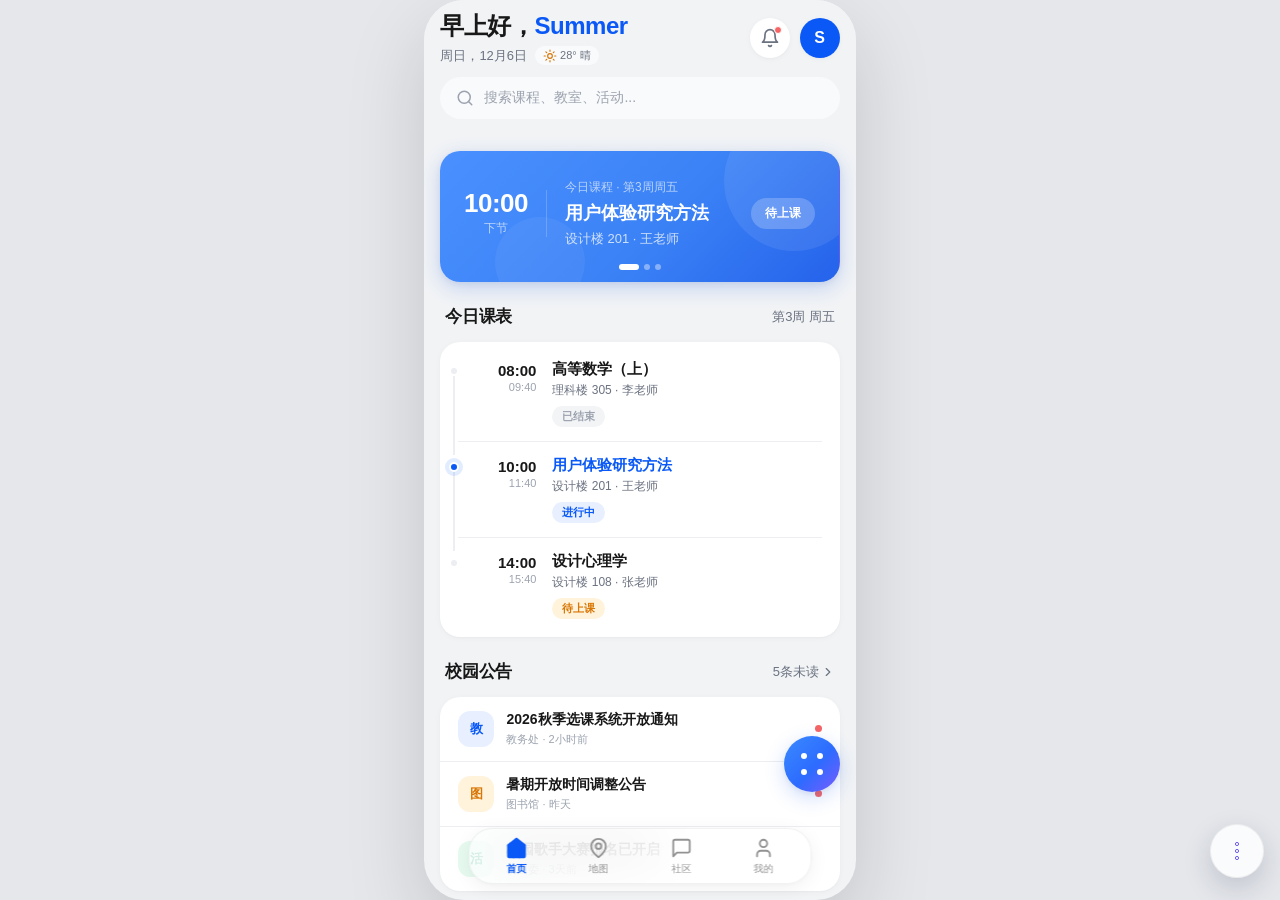
==== index.html @ 1d541e19 "Add files via upload" ====
<!DOCTYPE html>
<html lang="zh-CN">
<head>
  <meta charset="UTF-8">
  <meta name="viewport" content="width=device-width, initial-scale=1.0, maximum-scale=1.0, user-scalable=no">
  <title>校园助手</title>
  <style>
    /* ========================== */
    /* Design Tokens              */
    /* ========================== */
    :root {
      --u: 1.15px;
      --bg: #F1F3F5;
      --card: #FFFFFF;
      --primary: #0A59F7;
      --primary-light: #E8F0FF;
      --primary-grad: linear-gradient(135deg, #3A8BFF, #2D6BFF 55%, #7B5CFF);
      --accent-orange: #F97316;
      --accent-green: #10B981;
      --accent-amber: #F59E0B;
      --accent-purple: #8B5CF6;
      --accent-pink: #EC4899;
      --accent-teal: #14B8A6;
      --text-muted: #B8BEC6;
      --border-strong: #D9DDE3;
      --bg-soft: #F5F7FA;
      --primary-lighter: #EFF4FF;
      --card-elev: #FCFCFD;
      --text-dark: #181818;
      --text-body: #353A40;
      --text-gray: #6B7280;
      --text-light: #9CA3AF;
      --border: #ECEEF1;
      --shadow-sm: 0 calc(1px) calc(6px) rgba(17,24,39,.035), 0 calc(1px) calc(2px) rgba(17,24,39,.02);
      --shadow-md: 0 calc(2px) calc(10px) rgba(17,24,39,.05), 0 calc(6px) calc(20px) rgba(17,24,39,.025);
      --shadow-hero: 0 calc(6px) calc(20px) rgba(37,99,235,.22), 0 calc(2px) calc(6px) rgba(0,0,0,.06);
      --r-sm: calc(12px);
      --r-md: calc(16px);
      --r-lg: calc(20px);
      --r-xl: calc(24px);
      --r-2xl: calc(28px);
      --r-full: 999px;
    }

    /* ========================== */
    /* Reset                      */
    /* ========================== */
    *,*::before,*::after { box-sizing:border-box; margin:0; padding:0; }
    html, body {
      width:100%; height:100%; overflow-x:hidden;
      background:#E5E7EB;
      font-family:-apple-system, BlinkMacSystemFont, "Sarasa Gothic SC", "PingFang SC", "Microsoft YaHei", sans-serif;
      color:var(--text-dark); -webkit-font-smoothing:antialiased;
    }

    /* ========================== */
    /* App Shell                  */
    /* ========================== */
    #app {
      width:calc(375 * var(--u)); max-width:100%;
      height:100vh; margin:0 auto;
      background:var(--bg); position:relative;
      overflow:hidden; transform:translateZ(0);
    }
    @media (min-width:500px) {
      #app {
        box-shadow:0 calc(30px) calc(80px) rgba(0,0,0,.15);
        border-radius:calc(40px);
        margin:0 auto;
        height:calc(100vh);
      }
    }
    .screen {
      display:none; width:100%; height:100%;
      padding-top:calc(16 * var(--u));
      padding-bottom:calc(100 * var(--u));
      overflow-y:auto; overflow-x:hidden;
      -webkit-overflow-scrolling:touch;
      box-sizing:border-box;
      scrollbar-width:none;
    }
    .screen::-webkit-scrollbar { display:none; }
    .screen.active { display:block; }
    #screen-profile { padding-top:0; }

    /* ========================== */
    /* Status Bar                 */
    /* ========================== */
    .status-bar {
      display:flex; align-items:center; justify-content:space-between;
      height:calc(54 * var(--u)); padding:calc(14 * var(--u)) calc(24 * var(--u)) 0;
    }
    .status-time { font-size:calc(15px); font-weight:600; font-family:Inter,sans-serif; }
    .status-icons { display:flex; align-items:center; gap:calc(6px); }
    .status-icons svg { color:#1A1A2E; }

    /* ========================== */
    /* Content Layout             */
    /* ========================== */
    .content {
      padding:0 calc(16px) 0;
      display:flex; flex-direction:column; gap:calc(20 * var(--u));
    }

    /* ========================== */
    /* Section (shared)           */
    /* ========================== */
    .section { display:flex; flex-direction:column; gap:calc(12 * var(--u)); }
    .section-head {
      display:flex; align-items:center; justify-content:space-between;
      padding:0 calc(4 * var(--u));
    }
    .section-title { font-size:calc(17px); font-weight:700; color:var(--text-dark); letter-spacing:-.01em; }
    .section-action {
      display:flex; align-items:center; gap:calc(2px);
      font-size:calc(13px); color:var(--text-gray); cursor:pointer;
    }
    .section-action svg { width:calc(14px); height:calc(14px); }

    /* ========================== */
    /* Home: Sticky Top           */
    /* ========================== */
    .home-top {
      position:fixed; top:0; left:0; right:0; z-index:10;
      background:var(--bg);
      padding:calc(10px) calc(16px) calc(14px);
      transition:padding .35s cubic-bezier(.22,1,.36,1), height .35s;
    }
    .home-top::after {
      content:''; position:absolute; left:0; right:0; bottom:0; height:calc(1px);
      background:linear-gradient(to bottom, rgba(0,0,0,.05), transparent);
      opacity:0; transition:opacity .3s;
      pointer-events:none;
    }
    .home-top.collapsed {
      padding:calc(6px) calc(16px) calc(10px);
    }
    .home-top.collapsed::after { opacity:1; }

    /* collapsed: greeting 行内变紧凑 */
    .home-top .home-header {
      transition:gap .3s, margin-bottom .3s;
      margin-bottom:calc(12px);
    }
    .home-top.collapsed .home-header {
      margin-bottom:calc(6px);
      padding-right:calc(56px);
    }
    .home-top.collapsed .greeting {
      display:flex; align-items:center; gap:calc(8px);
    }
    .home-top.collapsed .greeting h1 {
      font-size:calc(17px);
      transition:font-size .3s cubic-bezier(.22,1,.36,1);
      margin:0; white-space:nowrap;
    }
    .home-top:not(.collapsed) .greeting h1 {
      transition:font-size .3s cubic-bezier(.22,1,.36,1);
    }
    .home-top .greet-name { color:var(--primary); }
    .home-top .greet-sub {
      transition:opacity .25s, transform .3s;
      opacity:1; transform:translateY(0);
    }
    .home-top.collapsed .greet-sub {
      opacity:0; transform:translateY(calc(-6px));
      pointer-events:none; height:0; overflow:hidden; margin:0;
    }
    .home-top .header-actions {
      transition:opacity .25s, transform .3s;
      opacity:1; transform:translateX(0);
    }
    .home-top.collapsed .header-actions {
      opacity:0; transform:translateX(calc(10px));
      pointer-events:none; position:absolute; right:calc(16px); top:calc(50%);
    }
    .home-top .icon-btn,
    .home-top .avatar-btn {
      transition:width .3s, height .3s;
    }
    .home-top.collapsed .icon-btn,
    .home-top.collapsed .avatar-btn {
      width:calc(34px); height:calc(34px);
    }

    /* collapsed: 搜索框变紧凑 */
    .home-top .search-bar {
      transition:height .3s, font-size .3s, background .3s, border-radius .3s;
    }
    .home-top.collapsed .search-bar {
      height:calc(38px);
      background:rgba(255,255,255,.85);
      border:1px solid rgba(17,24,39,.06);
    }
    .home-top.collapsed .search-bar span {
      font-size:calc(13px);
    }

    /* ========================== */
    /* Home: Header               */
    /* ========================== */
    .home-header { display:flex; align-items:center; justify-content:space-between; }
    .greeting h1 { font-size:calc(24px); font-weight:700; letter-spacing:-.02em; }
    .greet-sub { font-size:calc(13px); color:var(--text-gray); margin-top:calc(4px); display:flex; align-items:center; gap:calc(8px); }
    .weather-chip {
      display:inline-flex; align-items:center; gap:calc(3px);
      font-size:calc(11px); color:var(--text-gray);
      background:rgba(255,255,255,.6); padding:calc(2px) calc(8px);
      border-radius:var(--r-full);
    }
    .header-actions { display:flex; align-items:center; gap:calc(10px); }
    .icon-btn {
      width:calc(40px); height:calc(40px); border-radius:50%;
      background:var(--card); display:flex; align-items:center; justify-content:center;
      position:relative; box-shadow:var(--shadow-sm); flex-shrink:0;
    }
    .avatar-btn {
      width:calc(40px); height:calc(40px); border-radius:50%;
      background:var(--primary); display:flex; align-items:center; justify-content:center;
      color:#fff; font-size:calc(16px); font-weight:600; font-family:Inter,sans-serif;
      box-shadow:var(--shadow-sm); flex-shrink:0;
    }
    .badge {
      position:absolute; top:calc(8px); right:calc(8px);
      width:calc(8px); height:calc(8px); border-radius:50%;
      background:#F56565; border:calc(1.5px) solid var(--card);
    }

    /* ========================== */
    /* Search Bar                 */
    /* ========================== */
    .search-bar {
      display:flex; align-items:center; height:calc(42px);
      background:rgba(255,255,255,.6); border-radius:var(--r-full);
      padding:0 calc(16px); gap:calc(10px);
    }
    .search-bar svg { color:var(--text-light); flex-shrink:0; }
    .search-bar span { font-size:calc(14px); color:var(--text-light); }

    /* ========================== */
    /* Carousel Banner            */
    /* ========================== */
    .carousel { position:relative; border-radius:var(--r-lg); overflow:hidden; box-shadow:var(--shadow-hero); }
    .carousel-track { display:flex; transition:transform .5s cubic-bezier(.22,1,.36,1); will-change:transform; }
    .carousel-slide {
      flex-shrink:0; width:100%; display:flex; align-items:center; gap:calc(18px);
      padding:calc(28px) calc(24px) calc(34px); position:relative; overflow:hidden; cursor:pointer;
    }
    .carousel-slide::before {
      content:''; position:absolute; top:calc(-40px); right:calc(-25px);
      width:calc(140px); height:calc(140px); border-radius:50%; background:rgba(255,255,255,.08);
    }
    .carousel-slide::after {
      content:''; position:absolute; bottom:calc(-25px); left:calc(55px);
      width:calc(90px); height:calc(90px); border-radius:50%; background:rgba(255,255,255,.05);
    }
    .slide-course { background:linear-gradient(135deg,#4A90FF,#3B82F6 55%,#2563EB); }
    .slide-notice { background:linear-gradient(135deg,#6366F1,#5457E5 50%,#4338CA); }
    .slide-activity { background:linear-gradient(135deg,#F59E0B,#F97316 55%,#EA580C); }

    .cs-left {
      display:flex; flex-direction:column; align-items:center; position:relative; z-index:1;
      padding-right:calc(18px); border-right:1px solid rgba(255,255,255,.2); flex-shrink:0;
    }
    .cs-icon-box {
      width:calc(54px); height:calc(54px); border-radius:var(--r-md);
      background:rgba(255,255,255,.18); display:flex; align-items:center; justify-content:center;
      color:#fff; flex-shrink:0; backdrop-filter:blur(8px); -webkit-backdrop-filter:blur(8px);
    }
    .cs-time { font-size:calc(26px); font-weight:700; color:#fff; font-family:Inter,sans-serif; line-height:1; letter-spacing:-.02em; }
    .cs-time-sub { font-size:calc(12px); color:rgba(255,255,255,.65); margin-top:calc(4px); }
    .cs-info { flex:1; display:flex; flex-direction:column; gap:calc(5px); position:relative; z-index:1; min-width:0; }
    .cs-label { font-size:calc(12px); color:rgba(255,255,255,.65); font-weight:500; }
    .cs-title { font-size:calc(18px); font-weight:700; color:#fff; white-space:nowrap; overflow:hidden; text-overflow:ellipsis; }
    .cs-sub { font-size:calc(13px); color:rgba(255,255,255,.75); white-space:nowrap; overflow:hidden; text-overflow:ellipsis; }
    .cs-tag {
      position:relative; z-index:1; padding:calc(7px) calc(14px); border-radius:var(--r-full);
      background:rgba(255,255,255,.22); color:#fff; font-size:calc(12px); font-weight:600;
      backdrop-filter:blur(8px); -webkit-backdrop-filter:blur(8px); flex-shrink:0;
    }
    .carousel-dots { position:absolute; bottom:calc(12px); left:50%; transform:translateX(-50%); display:flex; gap:calc(5px); z-index:2; }
    .carousel-dot { width:calc(6px); height:calc(6px); border-radius:calc(3px); background:rgba(255,255,255,.4); transition:all .3s; cursor:pointer; }
    .carousel-dot.active { width:calc(20px); background:#fff; }

    /* ========================== */
    /* Schedule Timeline          */
    /* ========================== */
    .timeline { display:flex; flex-direction:column; background:var(--card); border-radius:var(--r-lg); box-shadow:var(--shadow-sm); padding:calc(4px) calc(18px); }
    .tl-item { display:flex; gap:calc(16px); padding:calc(14px) 0; position:relative; }
    .tl-item + .tl-item { border-top:1px solid var(--border); }
    .tl-time { display:flex; flex-direction:column; align-items:flex-end; flex-shrink:0; width:calc(78px); padding-top:calc(2px); }
    .tl-start { font-size:calc(15px); font-weight:600; color:var(--text-dark); font-family:Inter,sans-serif; }
    .tl-end { font-size:calc(11px); color:var(--text-light); font-family:Inter,sans-serif; margin-top:calc(2px); }
    .tl-body { flex:1; display:flex; flex-direction:column; gap:calc(3px); min-width:0; }
    .tl-name { font-size:calc(15px); font-weight:600; color:var(--text-dark); }
    .tl-room { font-size:calc(12px); color:var(--text-gray); }
    .tl-now .tl-dot { background:var(--primary); box-shadow:0 0 0 calc(4px) rgba(59,130,246,.15); }
    .tl-now .tl-name { color:var(--primary); }
    .tl-dot {
      position:absolute; left:calc(-9px); top:calc(20px); width:calc(10px); height:calc(10px);
      border-radius:50%; background:var(--border); border:calc(2px) solid var(--card); z-index:1;
    }
    .tl-line { position:absolute; left:calc(-5px); top:calc(30px); bottom:calc(-14px); width:calc(2px); background:var(--border); }
    .tl-item:last-child .tl-line { display:none; }
    .tl-status {
      display:inline-flex; align-items:center; padding:calc(3px) calc(10px);
      border-radius:var(--r-full); font-size:calc(11px); font-weight:600;
      align-self:flex-start; margin-top:calc(4px);
    }
    .tl-status.now { background:var(--primary-light); color:var(--primary); }
    .tl-status.done { background:#F3F4F6; color:var(--text-light); }
    .tl-status.next { background:#FFF3DC; color:#D97706; }

    /* ========================== */
    /* Notice List                */
    /* ========================== */
    .notice-list { display:flex; flex-direction:column; background:var(--card); border-radius:var(--r-lg); box-shadow:var(--shadow-sm); overflow:hidden; }
    .notice-item { display:flex; align-items:center; gap:calc(12px); padding:calc(14px) calc(18px); cursor:pointer; }
    .notice-item + .notice-item { border-top:1px solid var(--border); }
    .notice-item:active { background:#FAFAFA; }
    .notice-icon {
      width:calc(36px); height:calc(36px); border-radius:var(--r-sm);
      display:flex; align-items:center; justify-content:center; flex-shrink:0;
      font-size:calc(13px); font-weight:600;
    }
    .notice-icon.lib { background:#FFF3DC; color:#D97706; }
    .notice-icon.act { background:#E6FAF0; color:#059669; }
    .notice-icon.edu { background:var(--primary-light); color:var(--primary); }
    .notice-body { flex:1; display:flex; flex-direction:column; gap:calc(3px); min-width:0; }
    .notice-title { font-size:calc(14px); font-weight:600; color:var(--text-dark); white-space:nowrap; overflow:hidden; text-overflow:ellipsis; }
    .notice-meta { font-size:calc(11px); color:var(--text-light); }
    .notice-new { width:calc(7px); height:calc(7px); border-radius:50%; background:#F56565; flex-shrink:0; }

    /* ========================== */
    /* Activity Horizontal Scroll */
    /* ========================== */
    .activity-scroll { display:flex; gap:calc(12px); overflow-x:auto; scrollbar-width:none; padding:calc(2px) calc(16px) calc(6px) 0; margin:0 calc(-16px); padding-left:calc(16px); }
    .activity-scroll::-webkit-scrollbar { display:none; }
    .activity-card {
      flex-shrink:0; width:calc(216px); border-radius:var(--r-lg); overflow:hidden;
      background:var(--card); box-shadow:var(--shadow-sm); cursor:pointer;
      border:1px solid rgba(17,24,39,.05);
      transition:transform .2s cubic-bezier(.22,1,.36,1), box-shadow .2s;
      display:flex; flex-direction:column;
    }
    .activity-card:hover { box-shadow:var(--shadow-md); transform:translateY(calc(-2px)); }
    .activity-card:active { transform:scale(.985); }
    .activity-cover { height:calc(120px); position:relative; overflow:hidden; display:flex; align-items:center; justify-content:center; }
    .activity-cover::before { content:''; position:absolute; inset:0; background:linear-gradient(135deg, rgba(255,255,255,.18) 0%, rgba(255,255,255,0) 46%); }
    .activity-cover::after { content:''; position:absolute; inset:0; background:linear-gradient(180deg, rgba(15,23,42,0) 46%, rgba(15,23,42,.34)); }
    .activity-cover.sing { background:linear-gradient(145deg,#B5769E,#91527E 72%); }
    .activity-cover.sport { background:linear-gradient(145deg,#4F77BC,#36538F 72%); }
    .activity-cover.vol { background:linear-gradient(145deg,#3F9C8F,#287A72 72%); }
    .activity-ico { position:relative; z-index:1; width:calc(40px); height:calc(40px); color:#fff; opacity:.96; transition:transform .25s ease; filter:drop-shadow(0 3px 6px rgba(0,0,0,.22)); }
    .activity-card:hover .activity-ico { transform:scale(1.06); }
    .activity-status {
      position:absolute; top:calc(10px); right:calc(10px); z-index:3; display:inline-flex; align-items:center; gap:calc(4px);
      padding:calc(3px) calc(9px); border-radius:var(--r-full);
      background:rgba(255,255,255,.9); -webkit-backdrop-filter:blur(8px); backdrop-filter:blur(8px);
      color:#1F2430; font-size:calc(11px); font-weight:600; box-shadow:0 2px 8px rgba(15,23,42,.14);
    }
    .activity-status .dot { width:calc(6px); height:calc(6px); border-radius:50%; flex-shrink:0; }
    .activity-status.s-ok .dot { background:#2BA84A; box-shadow:0 0 0 calc(3px) rgba(43,168,74,.2); }
    .activity-status.s-blue .dot { background:#3B6FD4; box-shadow:0 0 0 calc(3px) rgba(59,111,212,.2); }
    .activity-status.s-amber .dot { background:#C98A2B; box-shadow:0 0 0 calc(3px) rgba(201,138,43,.2); }
    .activity-cat {
      position:absolute; left:calc(10px); bottom:calc(10px); z-index:3;
      padding:calc(3px) calc(9px); border-radius:var(--r-full); background:rgba(255,255,255,.78);
      -webkit-backdrop-filter:blur(6px); backdrop-filter:blur(6px);
      color:#2E2E2E; font-size:calc(10px); font-weight:600;
    }
    .activity-info { padding:calc(12px) calc(13px) calc(13px); display:flex; flex-direction:column; gap:calc(9px); }
    .activity-name { font-size:calc(15px); font-weight:700; color:var(--text-dark); line-height:calc(20px); letter-spacing:-.01em; }
    .activity-meta { display:flex; align-items:center; gap:calc(12px); }
    .activity-meta span { display:inline-flex; align-items:center; gap:calc(3px); font-size:calc(11px); color:var(--text-gray); }
    .activity-meta svg { width:calc(12px); height:calc(12px); color:var(--text-light); flex-shrink:0; }
    .activity-heat { display:flex; flex-direction:column; gap:calc(5px); }
    .heat-bar { height:calc(5px); border-radius:var(--r-full); background:#EDEFF2; overflow:hidden; }
    .heat-bar i { display:block; height:100%; border-radius:var(--r-full); background:linear-gradient(90deg,#5B86C9,#3E63B0); }
    .heat-num { font-size:calc(10px); color:var(--text-light); font-weight:600; letter-spacing:.01em; }
    .activity-foot { display:flex; align-items:center; gap:calc(8px); margin-top:calc(1px); }
    .activity-btn {
      flex:1; height:calc(34px); border:none; border-radius:var(--r-md);
      background:var(--primary); color:#fff; font-size:calc(13px); font-weight:600; cursor:pointer;
      box-shadow:0 calc(2px) calc(8px) rgba(10,89,247,.22); transition:transform .15s, box-shadow .2s, background .2s;
      font-family:inherit;
    }
    .activity-btn:hover { background:#0A4FD8; }
    .activity-btn:active { transform:scale(.97); }
    .activity-fav {
      width:calc(34px); height:calc(34px); flex-shrink:0; border-radius:calc(10px); border:1px solid var(--border);
      background:var(--card); display:flex; align-items:center; justify-content:center; color:var(--text-gray);
      cursor:pointer; transition:color .2s, border-color .2s;
    }
    .activity-fav svg { width:calc(17px); height:calc(17px); }
    .activity-fav:active { color:var(--primary); border-color:#C9DCFB; }

    /* ========================== */
    /* Service Grid               */
    /* ========================== */
    .service-grid { display:grid; grid-template-columns:1fr 1fr; gap:calc(12px); }
    .svc-card {
      background:var(--card); border-radius:var(--r-lg); padding:calc(16px);
      box-shadow:var(--shadow-sm); cursor:pointer; border:1px solid rgba(17,24,39,.05);
      transition:transform .18s cubic-bezier(.22,1,.36,1), box-shadow .2s;
      display:flex; flex-direction:column; gap:calc(10px); position:relative; overflow:hidden;
    }
    .svc-card:hover { box-shadow:var(--shadow-md); transform:translateY(calc(-2px)); }
    .svc-card:active { transform:scale(.985); }
    .svc-card::before {
      content:''; position:absolute; top:calc(-30px); right:calc(-30px);
      width:calc(80px); height:calc(80px); border-radius:50%;
      opacity:.08; pointer-events:none;
    }
    .svc-icon {
      width:calc(40px); height:calc(40px); border-radius:calc(12px);
      display:flex; align-items:center; justify-content:center;
    }
    .svc-icon svg { width:calc(20px); height:calc(20px); color:#fff; }
    .svc-icon.blue { background:linear-gradient(145deg,#5B9DF6,#3D7BD4); }
    .svc-icon.purple { background:linear-gradient(145deg,#A78BFA,#7C5FD4); }
    .svc-icon.orange { background:linear-gradient(145deg,#FFB870,#E8954E); }
    .svc-icon.green { background:linear-gradient(145deg,#4ECDC4,#2FA69E); }
    .svc-title { font-size:calc(12px); color:var(--text-gray); font-weight:500; }
    .svc-value { font-size:calc(22px); font-weight:700; color:var(--text-dark); letter-spacing:-.02em; line-height:1; }
    .svc-sub { font-size:calc(11px); color:var(--text-gray); display:flex; align-items:center; gap:calc(4px); }
    .svc-sub .dot { width:calc(5px); height:calc(5px); border-radius:50%; background:#10B981; }
    .svc-sub.warn .dot { background:#F59E0B; }
    .svc-sub.low { color:#EF4444; }
    .svc-sub.low .dot { background:#EF4444; }
    .svc-arrow { position:absolute; right:calc(14px); bottom:calc(14px); color:#CBD5E1; transition:transform .2s; }
    .svc-card:hover .svc-arrow { transform:translateX(2px); color:var(--primary); }

    /* ========================== */
    /* Club Grid                  */
    /* ========================== */
    .club-grid { display:grid; grid-template-columns:1fr 1fr; gap:calc(12px); }
    .club-card {
      background:var(--card); border-radius:var(--r-lg); overflow:hidden;
      box-shadow:var(--shadow-sm); cursor:pointer; border:1px solid rgba(17,24,39,.05);
      transition:transform .18s cubic-bezier(.22,1,.36,1), box-shadow .2s; display:flex; flex-direction:column;
    }
    .club-card:hover { box-shadow:var(--shadow-md); transform:translateY(calc(-2px)); }
    .club-card:active { transform:scale(.985); }
    .club-cover { height:calc(98px); display:flex; align-items:center; justify-content:center; position:relative; overflow:hidden; }
    .club-cover::before { content:''; position:absolute; inset:0; background:linear-gradient(135deg, rgba(255,255,255,.18) 0%, rgba(255,255,255,0) 46%); }
    .club-cover::after { content:''; position:absolute; inset:0; background:linear-gradient(180deg, rgba(15,23,42,0) 50%, rgba(15,23,42,.26)); }
    .club-cover.c1 { background:linear-gradient(145deg,#B5769E,#91527E 72%); }
    .club-cover.c2 { background:linear-gradient(145deg,#4F77BC,#36538F 72%); }
    .club-cover.c3 { background:linear-gradient(145deg,#7569B8,#5A4E9E 72%); }
    .club-cover.c4 { background:linear-gradient(145deg,#3F9C8F,#287A72 72%); }
    .club-ico { position:relative; z-index:1; width:calc(36px); height:calc(36px); color:#fff; opacity:.96; transition:transform .25s ease; filter:drop-shadow(0 3px 5px rgba(0,0,0,.22)); }
    .club-card:hover .club-ico { transform:scale(1.06); }
    .club-tag {
      position:absolute; top:calc(9px); left:calc(9px); z-index:2; padding:calc(3px) calc(9px);
      border-radius:var(--r-full); background:rgba(255,255,255,.86);
      -webkit-backdrop-filter:blur(6px); backdrop-filter:blur(6px);
      color:#2E2E2E; font-size:calc(10px); font-weight:600;
    }
    .club-badge {
      position:absolute; top:calc(9px); right:calc(9px); z-index:2; padding:calc(3px) calc(9px);
      border-radius:var(--r-full); background:rgba(255,255,255,.92);
      -webkit-backdrop-filter:blur(6px); backdrop-filter:blur(6px);
      font-size:calc(10px); font-weight:700; color:#1F2430; box-shadow:0 2px 8px rgba(15,23,42,.14);
    }
    .club-badge.hot { background:linear-gradient(135deg,#E8915C,#D9637A); color:#fff; }
    .club-info { padding:calc(11px) calc(13px) calc(13px); display:flex; flex-direction:column; gap:calc(8px); }
    .club-name { font-size:calc(15px); font-weight:700; color:var(--text-dark); letter-spacing:-.01em; }
    .club-desc { font-size:calc(11px); color:var(--text-gray); line-height:calc(16px); display:-webkit-box; -webkit-line-clamp:1; -webkit-box-orient:vertical; overflow:hidden; }
    .club-foot { display:flex; align-items:center; justify-content:space-between; margin-top:calc(1px); }
    .club-members { display:flex; align-items:center; gap:calc(7px); }
    .member-stack { display:flex; }
    .member-stack i { width:calc(18px); height:calc(18px); border-radius:50%; border:calc(2px) solid var(--card); margin-left:calc(-6px); display:block; }
    .member-stack i:first-child { margin-left:0; }
    .m1 { background:linear-gradient(135deg,#C9A6BC,#A77E9E); }
    .m2 { background:linear-gradient(135deg,#9DB4DC,#6E89BC); }
    .m3 { background:linear-gradient(135deg,#D8C2A0,#BCA078); }
    .m4 { background:linear-gradient(135deg,#A9C9BD,#7EA996); }
    .club-meta { font-size:calc(11px); color:var(--text-light); font-weight:600; }
    .club-join {
      display:inline-flex; align-items:center; gap:calc(3px); padding:calc(6px) calc(13px);
      border-radius:var(--r-md); background:var(--primary-light); color:var(--primary);
      font-size:calc(12px); font-weight:700; cursor:pointer; transition:background .2s, color .2s;
    }
    .club-join:active { background:var(--primary); color:#fff; }

    /* ========================== */
    /* Map Screen                 */
    /* ========================== */
    .map-top {
      position:sticky; top:0; z-index:20; background:var(--bg);
      padding:calc(8px) calc(16px) calc(12px); display:flex; flex-direction:column; gap:calc(12px);
    }
    .map-search {
      display:flex; align-items:center; justify-content:space-between;
      height:calc(44px); background:var(--card); border-radius:var(--r-md);
      padding:0 calc(14px); box-shadow:var(--shadow-sm);
    }
    .map-search-left { display:flex; align-items:center; gap:calc(10px); color:var(--text-light); flex:1; }
    .map-search-left span { font-size:calc(14px); color:var(--text-light); }
    .map-search-dots { display:flex; gap:calc(3px); }
    .map-search-dots span { width:calc(4px); height:calc(4px); border-radius:50%; background:var(--text-gray); }

    .map-tabs { display:flex; gap:calc(8px); overflow-x:auto; scrollbar-width:none; padding-bottom:calc(2px); }
    .map-tabs::-webkit-scrollbar { display:none; }
    .map-tab {
      flex-shrink:0; padding:calc(7px) calc(14px); border-radius:var(--r-full);
      background:var(--card); font-size:calc(13px); color:var(--text-gray); white-space:nowrap;
      box-shadow:0 calc(1px) calc(4px) rgba(17,24,39,.04); cursor:pointer;
    }
    .map-tab.active { background:var(--primary); color:#fff; box-shadow:0 calc(2px) calc(8px) rgba(59,130,246,.25); }

    .map-canvas {
      position:relative; height:calc(420px); margin:0 calc(16px); border-radius:var(--r-2xl);
      background:linear-gradient(160deg,#EEF1F6,#E5E9F0); overflow:hidden; box-shadow:var(--shadow-sm);
    }
    .map-roads {
      position:absolute; inset:0;
      background:
        linear-gradient(60deg,transparent 47.5%,#DCE2EB 47.5%,#DCE2EB 52.5%,transparent 52.5%),
        linear-gradient(-60deg,transparent 47.5%,#DCE2EB 47.5%,#DCE2EB 52.5%,transparent 52.5%);
      background-size:calc(80px) calc(140px); background-position:0 0, calc(40px) calc(70px); opacity:.7;
    }
    .map-road-overlay {
      position:absolute; inset:0;
      background:
        linear-gradient(60deg,transparent 49.7%,#FFF 49.7%,#FFF 50.3%,transparent 50.3%),
        linear-gradient(-60deg,transparent 49.7%,#FFF 49.7%,#FFF 50.3%,transparent 50.3%);
      background-size:calc(80px) calc(140px); background-position:0 0, calc(40px) calc(70px); opacity:.5;
    }
    .tree {
      position:absolute; border-radius:50%;
      background:radial-gradient(circle at 35% 30%,#8FD9A8,#5FBE85 60%,#3F9C66);
      box-shadow:inset 0 calc(-3px) 0 rgba(0,0,0,.08), calc(1px) calc(2px) calc(4px) rgba(0,0,0,.18);
      z-index:2;
    }
    .tree.t-sm { width:calc(16px); height:calc(16px); }
    .tree.t-md { width:calc(20px); height:calc(20px); }
    .building { position:absolute; border-radius:calc(4px); z-index:3; box-shadow:0 calc(6px) calc(14px) rgba(0,0,0,.12); }
    .building .top { position:relative; width:100%; height:70%; border-radius:calc(4px) calc(4px) calc(2px) calc(2px); box-shadow:inset 0 calc(2px) 0 rgba(255,255,255,.4); }
    .building .body { width:100%; height:30%; border-radius:0 0 calc(4px) calc(4px); }
    .b-purple .top { background:linear-gradient(135deg,#C5B5EE,#A593D9); }
    .b-purple .body { background:linear-gradient(180deg,#9077CC,#7B65BB); }
    .b-blue .top { background:linear-gradient(135deg,#B8D5F0,#8BB8E0); }
    .b-blue .body { background:linear-gradient(180deg,#6B9BC9,#4F82B5); }
    .b-orange .top { background:linear-gradient(135deg,#FFCEA8,#F5A572); }
    .b-orange .body { background:linear-gradient(180deg,#D88955,#BF6F3D); }
    .b-green .top { background:linear-gradient(135deg,#B8E5C7,#8BCFA8); }
    .b-green .body { background:linear-gradient(180deg,#66B58A,#4D9C72); }
    .b-pink .top { background:linear-gradient(135deg,#F5C8D8,#E8A2BD); }
    .b-pink .body { background:linear-gradient(180deg,#C77E9A,#B06685); }
    .sports-field {
      position:absolute; width:calc(80px); height:calc(50px); border-radius:calc(24px);
      background:radial-gradient(ellipse at center,#A0DDB8,#7BC999);
      box-shadow:inset 0 0 0 calc(2px) rgba(255,255,255,.4), 0 calc(4px) calc(12px) rgba(0,0,0,.1); z-index:3;
    }
    .sports-field::before {
      content:''; position:absolute; top:50%; left:50%; transform:translate(-50%,-50%);
      width:calc(16px); height:calc(16px); border-radius:50%; border:calc(1.5px) solid rgba(255,255,255,.6);
    }
    .location-pin { position:absolute; top:50%; left:50%; transform:translate(-50%,-100%); display:flex; flex-direction:column; align-items:center; z-index:5; }
    .pin-marker {
      width:calc(36px); height:calc(36px); border-radius:50% 50% 50% 0;
      background:linear-gradient(135deg,#4A90FF,#3B82F6); transform:rotate(-45deg);
      box-shadow:0 calc(4px) calc(12px) rgba(59,130,246,.4);
      display:flex; align-items:center; justify-content:center; position:relative;
    }
    .pin-marker::after { content:''; width:calc(12px); height:calc(12px); border-radius:50%; background:#fff; transform:rotate(45deg); }
    .pin-pulse {
      position:absolute; top:50%; left:50%; transform:translate(-50%,-50%);
      width:calc(60px); height:calc(60px); border-radius:50%; background:rgba(59,130,246,.25);
      animation:pulse 2s ease-out infinite;
    }
    @keyframes pulse { 0%{transform:translate(-50%,-50%) scale(.5);opacity:.8} 100%{transform:translate(-50%,-50%) scale(1.8);opacity:0} }
    .pin-label {
      margin-top:calc(6px); padding:calc(4px) calc(10px); background:#fff; border-radius:calc(10px);
      font-size:calc(11px); font-weight:600; color:var(--text-dark);
      box-shadow:0 calc(2px) calc(6px) rgba(0,0,0,.08); white-space:nowrap;
    }
    .nearby-card {
      position:absolute; left:calc(12px); bottom:calc(16px); display:flex; align-items:center; gap:calc(10px);
      padding:calc(10px) calc(12px); background:var(--card); border-radius:var(--r-md);
      box-shadow:var(--shadow-md); z-index:6; max-width:65%;
    }
    .nearby-icon {
      width:calc(36px); height:calc(36px); border-radius:var(--r-sm);
      background:linear-gradient(135deg,#B5C8E5,#8FB0D5);
      display:flex; align-items:center; justify-content:center; color:#fff; flex-shrink:0;
    }
    .nearby-text { display:flex; flex-direction:column; gap:calc(2px); }
    .nearby-name { font-size:calc(14px); font-weight:600; }
    .nearby-distance { font-size:calc(11px); color:var(--text-light); }
    .map-controls { position:absolute; right:calc(10px); bottom:calc(16px); display:flex; flex-direction:column; gap:calc(8px); z-index:6; }
    .map-control {
      width:calc(38px); height:calc(38px); border-radius:var(--r-sm); background:var(--card);
      display:flex; align-items:center; justify-content:center; box-shadow:var(--shadow-sm); color:var(--text-gray); cursor:pointer;
    }
    .common-locations { margin:calc(14px) calc(16px) 0; background:var(--card); border-radius:var(--r-2xl); padding:calc(18px); box-shadow:var(--shadow-sm); }
    .common-locations-header { display:flex; align-items:center; justify-content:space-between; margin-bottom:calc(14px); }
    .common-locations-header h3 { font-size:calc(16px); font-weight:600; }
    .add-btn { width:calc(24px); height:calc(24px); border-radius:50%; background:var(--primary-light); color:var(--primary); display:flex; align-items:center; justify-content:center; cursor:pointer; }
    .location-item { display:flex; align-items:center; justify-content:space-between; padding:calc(10px) calc(4px); border-bottom:1px solid var(--border); }
    .location-item:last-child { border-bottom:none; padding-bottom:0; }
    .location-item-left { display:flex; align-items:center; gap:calc(10px); }
    .location-pin-icon { color:var(--primary); flex-shrink:0; }
    .location-name { font-size:calc(14px); }
    .location-distance { font-size:calc(13px); color:var(--text-light); font-family:Inter,sans-serif; }

    /* ========================== */
    /* Community Screen           */
    /* ========================== */
    #screen-community { overflow:hidden; padding-bottom:calc(72 * var(--u)); }
    .community-top {
      position:fixed; top:0; left:0; right:0; z-index:30;
      background:var(--bg);
    }
    .community-header { display:flex; align-items:center; justify-content:space-between; padding:0 calc(16px); height:calc(48px); background:var(--bg); }
    .community-header h2 { font-size:calc(18px); font-weight:700; }
    .community-icon-btn { width:calc(36px); height:calc(36px); border-radius:50%; background:var(--card); display:flex; align-items:center; justify-content:center; color:var(--text-gray); box-shadow:var(--shadow-sm); cursor:pointer; }
    .community-tabs { display:flex; gap:calc(8px); overflow-x:auto; padding:calc(4px) calc(16px) calc(12px); scrollbar-width:none; }
    .community-tabs::-webkit-scrollbar { display:none; }
    .community-tab {
      flex-shrink:0; display:flex; align-items:center; gap:calc(4px); padding:calc(7px) calc(14px);
      border-radius:var(--r-full); background:var(--card); font-size:calc(13px); color:var(--text-gray);
      white-space:nowrap; box-shadow:0 calc(1px) calc(4px) rgba(17,24,39,.04); cursor:pointer;
    }
    .community-tab.active { background:var(--primary); color:#fff; box-shadow:0 calc(2px) calc(8px) rgba(59,130,246,.25); }
    .community-tab svg { width:calc(14px); height:calc(14px); }

    .community-banner { margin:0 calc(16px) calc(14px); padding:calc(12px) calc(14px); background:linear-gradient(95deg,#EBF2FF,#E0EAFB 50%,#D6E8FF); border-radius:var(--r-lg); display:flex; align-items:center; gap:calc(10px); box-shadow:var(--shadow-sm); }
    .banner-icon { width:calc(24px); height:calc(24px); border-radius:50%; background:var(--primary); display:flex; align-items:center; justify-content:center; color:#fff; flex-shrink:0; }
    .banner-text { flex:1; font-size:calc(14px); font-weight:600; }

    .community-scroll-area {
      height:100%;
      overflow:hidden;
      box-sizing:border-box;
    }
    .community-viewport {
      height:100%;
      overflow:hidden;
      box-sizing:border-box;
    }
    .community-pager {
      display:flex;
      width:100%;
      height:100%;
      touch-action:pan-y;
      user-select:none;
      cursor:grab;
    }
    .community-pager:active { cursor:grabbing; }
    .community-page {
      flex-shrink:0;
      width:100%;
      height:100%;
      overflow-y:auto;
      -webkit-overflow-scrolling:touch;
      display:flex;
      flex-direction:column;
      gap:calc(14px);
      padding:0 calc(16px);
      box-sizing:border-box;
      padding-bottom:calc(24px);
      scrollbar-width:none;
    }
    .community-page::-webkit-scrollbar { display:none; }
    .feed-card { background:var(--card); border-radius:var(--r-lg); padding:calc(18px); box-shadow:var(--shadow-sm); }
    .feed-header { display:flex; align-items:center; gap:calc(10px); margin-bottom:calc(12px); }
    .feed-avatar { width:calc(40px); height:calc(40px); border-radius:50%; display:flex; align-items:center; justify-content:center; color:#fff; font-size:calc(16px); font-weight:600; flex-shrink:0; }
    .feed-avatar.a-1 { background:linear-gradient(135deg,#FFD3DC,#FFA8C5); }
    .feed-avatar.a-2 { background:linear-gradient(135deg,#C8E6FF,#8FB8E0); }
    .feed-avatar.a-3 { background:linear-gradient(135deg,#FFE5C0,#FFB870); }
    .feed-meta { flex:1; display:flex; flex-direction:column; gap:calc(2px); }
    .feed-author { font-size:calc(14px); font-weight:600; }
    .feed-time { font-size:calc(11px); color:var(--text-light); }
    .feed-title { font-size:calc(15px); font-weight:600; line-height:calc(22px); margin-bottom:calc(6px); }
    .feed-content { font-size:calc(13px); color:var(--text-gray); line-height:calc(20px); margin-bottom:calc(10px); }
    .feed-tags { display:flex; flex-wrap:wrap; gap:calc(6px); margin:calc(-2px) 0 calc(8px); }
    .feed-tag { font-size:calc(12px); color:var(--primary); background:rgba(58,139,255,.12); border-radius:calc(10px); padding:calc(3px) calc(9px); font-weight:600; }
    .feed-image { width:100%; height:calc(140px); border-radius:var(--r-md); margin-bottom:calc(12px); position:relative; overflow:hidden; }
    .feed-image.basketball { background:linear-gradient(135deg,#FFD89B,#FFB870 60%,#E89A5F); }
    .feed-image.basketball::before { content:''; position:absolute; top:30%; left:50%; transform:translate(-50%,-50%); width:calc(60px); height:calc(60px); border:calc(3px) solid rgba(255,255,255,.7); border-radius:50%; }
    .feed-image.basketball::after { content:''; position:absolute; top:30%; left:50%; transform:translate(-50%,-50%); width:calc(60px); height:calc(6px); background:rgba(255,255,255,.7); border-radius:calc(3px); }
    .feed-image.books { background:linear-gradient(135deg,#F0E5FF,#D5C0F0); }
    .feed-image.books::before { content:''; position:absolute; bottom:0; left:0; right:0; height:60%; background:linear-gradient(90deg,#E8B870 0% 18%,#D89858 18% 35%,#C87840 35% 55%,#E89A60 55% 75%,#D08050 75% 100%); box-shadow:0 calc(-2px) calc(8px) rgba(0,0,0,.1); }
    .feed-image.food { background:linear-gradient(135deg,#FFE5C0,#FFB870); }
    .feed-image.food::before { content:''; position:absolute; top:50%; left:50%; transform:translate(-50%,-50%); width:calc(90px); height:calc(90px); border-radius:50%; background:radial-gradient(circle,rgba(255,255,255,.4) 0%,rgba(255,255,255,.2) 30%,transparent 70%); }
    .quote-card { background:#F7F8FA; border-radius:var(--r-md); padding:calc(14px); margin-bottom:calc(12px); }
    .quote-author { display:flex; align-items:center; gap:calc(8px); margin-bottom:calc(6px); }
    .quote-avatar { width:calc(24px); height:calc(24px); border-radius:50%; background:linear-gradient(135deg,#FFD3DC,#FFA8C5); display:flex; align-items:center; justify-content:center; color:#fff; font-size:calc(10px); font-weight:600; flex-shrink:0; }
    .quote-name { font-size:calc(12px); font-weight:600; }
    .quote-text { font-size:calc(13px); color:var(--text-gray); line-height:calc(19px); }
    .feed-actions { display:flex; align-items:center; gap:calc(22px); padding-top:calc(4px); }
    .feed-action { display:flex; align-items:center; gap:calc(5px); color:var(--text-gray); font-size:calc(12px); cursor:pointer; }
    .feed-action.liked svg { color:#F56565; fill:#F56565; }
    .feed-action svg { width:calc(16px); height:calc(16px); }
    .feed-action.favorited { color:#F5A623; }
    .feed-action.favorited svg { color:#F5A623; fill:#F5A623; }

    /* 头部：进入详情入口 */
    .feed-enter { display:flex; align-items:center; justify-content:center; width:calc(30px); height:calc(30px); margin-left:auto; flex-shrink:0; border-radius:50%; color:var(--text-light); cursor:pointer; }
    .feed-enter svg { width:calc(18px); height:calc(18px); }

    /* ===== 帖子详情（全屏覆盖） ===== */
    #screen-post { position:fixed !important; inset:0; width:100%; height:100%; background:var(--bg); z-index:80; transform:none; padding:0 !important; overflow:hidden; }
    #screen-post.active { display:flex; flex-direction:column; }
    .post-top { flex-shrink:0; display:flex; align-items:center; gap:calc(6px); height:calc(52px); padding:0 calc(12px); background:rgba(255,255,255,.86); backdrop-filter:blur(12px); -webkit-backdrop-filter:blur(12px); border-bottom:calc(1px) solid var(--border); }
    .post-back { display:flex; align-items:center; justify-content:center; width:calc(34px); height:calc(34px); border:none; border-radius:50%; background:rgba(17,24,39,.05); color:var(--text-gray); cursor:pointer; flex-shrink:0; }
    .post-back svg { width:calc(22px); height:calc(22px); }
    .post-top-title { font-size:calc(16px); font-weight:600; }
    .post-top-right { margin-left:auto; display:flex; align-items:center; position:relative; }
    .post-more-wrap { position:relative; }
    .post-more { display:flex; align-items:center; justify-content:center; width:calc(34px); height:calc(34px); border:none; border-radius:50%; background:transparent; color:var(--text-gray); cursor:pointer; }
    .post-more svg { width:calc(22px); height:calc(22px); }
    .post-more-menu { position:absolute; top:calc(42px); right:0; min-width:calc(132px); background:var(--card); border:calc(1px) solid var(--border); border-radius:calc(12px); box-shadow:0 calc(8px) calc(24px) rgba(17,24,39,.14); padding:calc(6px); z-index:30; display:none; }
    .post-more-menu.open { display:block; }
    .post-more-item { display:flex; align-items:center; gap:calc(10px); padding:calc(10px) calc(12px); border-radius:calc(8px); font-size:calc(14px); color:var(--text-dark); cursor:pointer; white-space:nowrap; }
    .post-more-item svg { width:calc(18px); height:calc(18px); color:var(--text-gray); flex-shrink:0; }
    .post-more-item:active { background:#F6F7F9; }

    .post-scroll { flex:1; overflow-y:auto; -webkit-overflow-scrolling:touch; background:var(--bg); padding:calc(12px); padding-bottom:calc(12px); scrollbar-width:none; }
    .post-scroll::-webkit-scrollbar { display:none; }
    #postBody .feed-card { background:var(--card); border:calc(1px) solid var(--border); border-radius:var(--r-lg); box-shadow:var(--shadow-sm); padding:calc(16px); }
    .post-scroll .feed-header { margin-bottom:calc(8px); }
    .post-scroll .feed-title { font-size:calc(18px); line-height:calc(26px); font-weight:700; margin-bottom:calc(8px); }
    .post-scroll .feed-content { font-size:calc(14px); line-height:calc(22px); color:#3A3F47; margin-bottom:calc(12px); }
    .post-scroll .feed-image { height:calc(200px); margin-bottom:calc(12px); }
    .post-scroll .feed-actions { padding-top:calc(12px); border-top:calc(1px) solid var(--border); margin-top:calc(2px); }

    /* ===== 发布 / 我的发布 / 通用确认 ===== */
    #screen-compose, #screen-myposts { position:fixed !important; inset:0; width:100%; height:100%; background:var(--bg); z-index:80; transform:none; padding:0 !important; overflow:hidden; display:none; flex-direction:column; }
    #screen-compose.active, #screen-myposts.active { display:flex; }
    .compose-body { flex:1; overflow-y:auto; -webkit-overflow-scrolling:touch; padding:calc(16px); scrollbar-width:none; }
    .compose-body::-webkit-scrollbar { display:none; }
    .tag-chips { display:flex; flex-wrap:wrap; gap:calc(8px); margin-bottom:calc(16px); }
    .ctag { padding:calc(7px) calc(14px); border-radius:calc(18px); background:var(--card); border:calc(1px) solid var(--border); font-size:calc(13px); color:var(--text-gray); cursor:pointer; transition:background .15s, color .15s, border-color .15s; }
    .ctag.active { background:var(--primary); color:#fff; border-color:var(--primary); }
    .compose-field { margin-bottom:calc(14px); }
    .compose-input, .compose-textarea { width:100%; border:calc(1px) solid var(--border); border-radius:var(--r-md); background:var(--card); padding:calc(12px); font-size:calc(14px); color:var(--text-dark); font-family:inherit; box-sizing:border-box; }
    .compose-input { height:calc(46px); font-weight:600; }
    .compose-textarea { min-height:calc(140px); line-height:calc(22px); resize:none; padding-bottom:calc(48px); }
    .compose-input:focus, .compose-textarea:focus { outline:none; border-color:var(--primary); box-shadow:0 0 0 calc(3px) var(--primary-light); }
    .compose-count { text-align:right; font-size:calc(11px); color:var(--text-light); margin-top:calc(6px); }
    .compose-publish { background:var(--primary-grad); color:#fff; border:none; border-radius:calc(22px); padding:calc(13px); font-size:calc(15px); font-weight:600; width:100%; cursor:pointer; }
    .compose-publish:disabled { opacity:.45; cursor:not-allowed; }
    .compose-tip { font-size:calc(12px); color:var(--text-light); margin-top:calc(12px); line-height:calc(18px); }
    .composer-entry { display:inline-flex; align-items:center; gap:calc(5px); background:var(--primary); color:#fff; border:none; border-radius:calc(18px); padding:calc(7px) calc(15px); font-size:calc(13px); font-weight:600; cursor:pointer; box-shadow:0 calc(2px) calc(8px) rgba(10,89,247,.28); font-family:inherit; }
    .composer-entry svg { width:calc(15px); height:calc(15px); }
    .composer-entry:active { transform:scale(.96); }
    .compose-publish-top { background:var(--primary); color:#fff; border:none; border-radius:calc(18px); padding:calc(8px) calc(22px); font-size:calc(14px); font-weight:600; cursor:pointer; font-family:inherit; margin-left:auto; }
    .compose-publish-top:disabled { background:#C9D4E6; color:#fff; cursor:not-allowed; box-shadow:none; }
    /* （原 .tag-select 板块选择器已移除，改为纯提示 .post-board-hint，见下方 compose 区） */
    .topic-chips { display:flex; flex-wrap:wrap; gap:calc(8px); margin-bottom:calc(14px); }
    .topic-chip { font-size:calc(12.5px); color:var(--primary); background:rgba(58,139,255,.12); border-radius:calc(14px); padding:calc(5px) calc(10px); cursor:pointer; font-weight:600; }
    .topic-chip:active { opacity:.7; }
    .compose-toolbar { display:flex; gap:calc(8px); margin-bottom:calc(12px); }
    .ctool { display:flex; align-items:center; gap:calc(5px); padding:calc(8px) calc(12px); border-radius:calc(12px); background:var(--card); border:calc(1px) solid var(--border); color:var(--text-gray); font-size:calc(12.5px); cursor:pointer; }
    .ctool svg { width:calc(16px); height:calc(16px); }
    .ctool:active { background:rgba(58,139,255,.12); }
    .compose-imgs { display:grid; grid-template-columns:repeat(3,1fr); gap:calc(8px); margin-top:calc(10px); }
    .compose-imgs:empty { display:none; }
    .cimg { position:relative; aspect-ratio:1/1; border-radius:calc(12px); overflow:hidden; background:var(--bg-soft); }
    .cimg img { width:100%; height:100%; object-fit:cover; display:block; }
    .cimg .cimg-del { position:absolute; top:calc(4px); right:calc(4px); width:calc(20px); height:calc(20px); border-radius:50%; background:rgba(0,0,0,.55); color:#fff; border:none; font-size:calc(13px); line-height:calc(20px); padding:0; cursor:pointer; display:flex; align-items:center; justify-content:center; }
    .cimg .cimg-cover { position:absolute; left:0; right:0; bottom:0; background:var(--primary); color:#fff; font-size:calc(10px); text-align:center; padding:calc(2px) 0; }
    .compose-field-rel { position:relative; }
    .compose-footline { display:flex; align-items:center; justify-content:space-between; margin-top:calc(8px); gap:calc(10px); }
    /* 可见性切换（公开/匿名）升级版 —— 悬浮于输入框右下角 */
    /* 发布位置：可交互下拉选择框 */
    .post-board { position:relative; margin-bottom:calc(6px); }
    .post-board-trigger {
      display:inline-flex; align-items:center; gap:calc(6px);
      font-size:calc(13px); color:var(--text-gray);
      background:var(--card); border:calc(1px) solid var(--border);
      border-radius:calc(999px); padding:calc(8px) calc(13px);
      cursor:pointer; font-family:inherit; transition:border-color .15s, box-shadow .15s, background .15s;
      line-height:1;
    }
    .post-board-trigger:hover { border-color:var(--primary); }
    .post-board.open .post-board-trigger { border-color:var(--primary); box-shadow:0 0 0 calc(3px) var(--primary-light); }
    .post-board .pb-icon { width:calc(16px); height:calc(16px); color:var(--primary); flex-shrink:0; }
    .post-board .pb-name { font-weight:600; color:var(--text-dark); }
    .post-board .pb-arrow { width:calc(15px); height:calc(15px); color:var(--text-light); flex-shrink:0; transition:transform .15s; }
    .post-board.open .pb-arrow { transform:rotate(180deg); }
    .post-board-menu {
      position:absolute; top:calc(100% + 8px); left:0;
      background:var(--card); border:calc(1px) solid var(--border);
      border-radius:var(--r-md); box-shadow:0 calc(8px) calc(24px) rgba(0,0,0,.12);
      padding:calc(6px); z-index:95; display:none; min-width:calc(184px);
      max-height:calc(280px); overflow-y:auto;
    }
    .post-board.open .post-board-menu { display:block; }
    .pb-opt {
      display:flex; align-items:center; justify-content:space-between; gap:calc(8px);
      font-size:calc(14px); color:var(--text-dark);
      padding:calc(10px) calc(12px); border-radius:calc(10px);
      cursor:pointer; user-select:none; transition:background .12s, color .12s;
    }
    .pb-opt:hover { background:var(--bg-soft); }
    .pb-opt.sel { color:var(--primary); font-weight:600; background:rgba(58,139,255,.10); }
    .pb-opt .pb-check { width:calc(16px); height:calc(16px); color:var(--primary); opacity:0; flex-shrink:0; }
    .pb-opt.sel .pb-check { opacity:1; }
    .compose-textarea-wrap { position:relative; }
    .vis-seg {
      position:absolute;
      right:calc(12px);
      bottom:calc(12px);
      display:inline-flex;
      align-items:center;
      flex-shrink:0;
      background:rgba(245,247,250,.82);
      -webkit-backdrop-filter:blur(8px);
      backdrop-filter:blur(8px);
      border:calc(1px) solid var(--border);
      border-radius:calc(999px);
      padding:calc(4px);
      gap:calc(2px);
      box-shadow:0 calc(2px) calc(8px) rgba(17,24,39,.10);
      z-index:5;
    }
    .vis-seg-btn {
      display:inline-flex;
      align-items:center;
      gap:calc(6px);
      border:none;
      background:transparent;
      padding:calc(7px) calc(14px);
      border-radius:calc(999px);
      font-size:calc(13px);
      font-weight:600;
      color:var(--text-gray);
      cursor:pointer;
      font-family:inherit;
      transition:background .2s ease, color .2s ease, box-shadow .2s ease, transform .12s ease;
      line-height:1;
    }
    .vis-seg-btn:active { transform:scale(.94); }
    .vis-seg-btn .vis-dot {
      width:calc(9px);
      height:calc(9px);
      border-radius:50%;
      background:currentColor;
      opacity:.5;
      transition:opacity .2s ease, box-shadow .2s ease, background .2s ease, transform .2s ease;
    }
    .vis-seg-btn.is-public.active {
      background:linear-gradient(135deg, #3A8BFF, #2D6BFF 55%, #7B5CFF);
      color:#fff;
      box-shadow:0 calc(2px) calc(8px) rgba(10,89,247,.35);
    }
    .vis-seg-btn.is-public.active .vis-dot {
      background:#fff;
      opacity:1;
      box-shadow:0 0 0 calc(3px) rgba(255,255,255,.35);
      transform:scale(1.1);
    }
    .vis-seg-btn.is-anon.active {
      background:linear-gradient(135deg, #8B5CF6, #7C3AED);
      color:#fff;
      box-shadow:0 calc(2px) calc(8px) rgba(124,58,237,.35);
    }
    .vis-seg-btn.is-anon.active .vis-dot {
      background:#fff;
      opacity:1;
      box-shadow:0 0 0 calc(3px) rgba(255,255,255,.35);
      transform:scale(1.1);
    }
    .compose-emoji { position:absolute; left:0; right:0; bottom:0; background:var(--card); border-top:calc(1px) solid var(--border); padding:calc(10px); display:none; flex-wrap:wrap; gap:calc(4px); box-shadow:0 calc(-6px) calc(16px) rgba(0,0,0,.08); max-height:46%; overflow-y:auto; z-index:90; }
    .compose-emoji.show { display:flex; }
    .ce-cell { font-size:calc(22px); cursor:pointer; padding:calc(4px) calc(6px); border-radius:calc(8px); }
    .ce-cell:active { background:var(--bg-soft); }
    .feed-imgs { display:grid; grid-template-columns:repeat(3,1fr); gap:calc(6px); margin:calc(8px) 0; }
    .feed-imgs img { width:100%; aspect-ratio:1/1; object-fit:cover; border-radius:calc(10px); cursor:zoom-in; }
    /* ===== 图片查看器 lightbox ===== */
    .img-viewer { position:fixed; inset:0; z-index:200; background:rgba(0,0,0,.92); display:none; align-items:center; justify-content:center; flex-direction:column; padding:calc(20px); }
    .img-viewer.open { display:flex; animation:ivFade .18s ease; }
    @keyframes ivFade { from { opacity:0; } to { opacity:1; } }
    .img-viewer .iv-img { max-width:100%; max-height:80%; object-fit:contain; border-radius:calc(8px); box-shadow:0 calc(8px) calc(32px) rgba(0,0,0,.55); user-select:none; -webkit-user-drag:none; cursor:zoom-in; touch-action:none; transition:transform .2s ease; }
    .img-viewer .iv-img.zoomed { cursor:zoom-out; }
    .img-viewer .iv-close { position:absolute; top:calc(16px); right:calc(16px); width:calc(40px); height:calc(40px); border-radius:50%; border:none; background:rgba(255,255,255,.18); color:#fff; font-size:calc(24px); line-height:1; cursor:pointer; display:flex; align-items:center; justify-content:center; transition:.15s; }
    .img-viewer .iv-close:hover { background:rgba(255,255,255,.34); transform:rotate(90deg); }
    .img-viewer .iv-nav { position:absolute; top:50%; transform:translateY(-50%); width:calc(44px); height:calc(44px); border-radius:50%; border:none; background:rgba(255,255,255,.16); color:#fff; font-size:calc(30px); line-height:1; cursor:pointer; display:flex; align-items:center; justify-content:center; transition:.15s; }
    .img-viewer .iv-nav:hover { background:rgba(255,255,255,.34); }
    .img-viewer .iv-prev { left:calc(14px); }
    .img-viewer .iv-next { right:calc(14px); }
    .img-viewer .iv-count { position:absolute; bottom:calc(20px); left:50%; transform:translateX(-50%); color:#fff; font-size:calc(13px); background:rgba(255,255,255,.16); padding:calc(4px) calc(12px); border-radius:calc(999px); }
    .feed-badge { font-size:calc(10px); padding:calc(2px) calc(7px); border-radius:calc(8px); margin-left:calc(6px); font-weight:600; white-space:nowrap; }
    .feed-badge.b-anon { background:#94A3B8; color:#fff; }
    .feed-avatar.anon { background:#94A3B8; }
    .myposts-list { display:flex; flex-direction:column; gap:calc(12px); }
    .mp-card { background:var(--card); border-radius:var(--r-lg); padding:calc(16px); box-shadow:var(--shadow-sm); position:relative; }
    .mp-card .feed-content { margin-bottom:0; }
    .mp-del { position:absolute; top:calc(12px); right:calc(12px); font-size:calc(12px); color:#F56565; background:rgba(245,101,101,.1); padding:calc(5px) calc(10px); border-radius:calc(8px); cursor:pointer; }
    .mp-empty { text-align:center; color:var(--text-light); padding:calc(64px) 0; font-size:calc(14px); line-height:calc(22px); }

    .cb-ov { position:fixed; inset:0; background:rgba(17,24,39,.45); display:none; align-items:center; justify-content:center; z-index:120; }
    .cb-ov.open { display:flex; }
    .cb-card { width:calc(280px); max-width:86%; background:var(--card); border-radius:var(--r-lg); padding:calc(20px); box-shadow:0 calc(12px) calc(32px) rgba(0,0,0,.22); }
    .cb-title { font-size:calc(16px); font-weight:700; margin-bottom:calc(8px); color:var(--text-dark); }
    .cb-msg { font-size:calc(13px); color:var(--text-gray); line-height:calc(20px); margin-bottom:calc(18px); }
    .cb-btns { display:flex; gap:calc(10px); }
    .cb-btn { flex:1; padding:calc(11px); border-radius:calc(10px); font-size:calc(14px); font-weight:600; border:none; cursor:pointer; }
    .cb-no { background:var(--bg-soft); color:var(--text-gray); }
    .cb-yes { background:#F56565; color:#fff; }

    /* 楼主标签 */
    .lz-tag { display:inline-flex; align-items:center; margin-left:calc(6px); padding:calc(1px) calc(6px); border-radius:calc(4px); background:var(--primary-light); color:var(--primary); font-size:calc(10px); font-weight:600; vertical-align:middle; }

    /* 评论区（番茄小说风格） */
    .post-replies { margin-top:calc(14px); background:var(--card); border-top:calc(1px) solid var(--border); }

    /* 标题：左侧下拉箭头 + 居中评论数 */
    .post-replies-head { position:relative; display:flex; align-items:center; justify-content:center; padding:calc(16px) calc(16px); font-size:calc(15px); font-weight:700; color:var(--text-dark); border-bottom:calc(1px) solid var(--border); }
    .post-replies-head::before { content:''; position:absolute; left:calc(14px); top:50%; transform:translateY(-50%); width:calc(28px); height:calc(28px); background:url("data:image/svg+xml;utf8,<svg xmlns='http://www.w3.org/2000/svg' viewBox='0 0 24 24' fill='none' stroke='%239CA3AF' stroke-width='2.2' stroke-linecap='round' stroke-linejoin='round'><polyline points='6 9 12 15 18 9'/></svg>") no-repeat center / calc(20px) calc(20px); cursor:pointer; }
    .post-replies-head .count { color:var(--text-dark); font-weight:700; margin-left:calc(2px); }

    /* 主评论 */
    /* ===== 评论主样式 —— 仿小红书 / 抖音 / B站 主流评论 ===== */
    .cmt { display:flex; gap:calc(12px); padding:calc(14px) calc(16px); border-bottom:calc(1px) solid var(--border); transition:background .18s ease; }
    .cmt:last-child { border-bottom:none; }
    .cmt:hover { background:#FAFBFC; }
    .cmt-avatar { position:relative; width:calc(40px); height:calc(40px); border-radius:50%; display:flex; align-items:center; justify-content:center; color:#fff; font-size:calc(15px); font-weight:600; flex-shrink:0; box-shadow:0 calc(1px) calc(3px) rgba(0,0,0,.08); }
    .cmt-avatar.c-1 { background:linear-gradient(135deg,#FFB8C9,#FF8FB0); }
    .cmt-avatar.c-2 { background:linear-gradient(135deg,#A8D4FF,#6FA8E0); }
    .cmt-avatar.c-3 { background:linear-gradient(135deg,#FFD49A,#FF9F5C); }
    .cmt-avatar.c-4 { background:linear-gradient(135deg,#A8E8C0,#62C890); }

    .cmt-body { flex:1; min-width:0; }
    .cmt-name { font-size:calc(13px); font-weight:500; color:#8a909c; display:flex; align-items:center; gap:calc(6px); margin-bottom:calc(6px); line-height:1.2; }
    .cmt-name .lz-tag { margin-left:0; }

    /* 正文：常规字重，贴近主流社交评论（去掉番茄小说式粗黑） */
    .cmt-text { font-size:calc(15px); line-height:calc(25px); color:#1a1d24; font-weight:400; margin-bottom:calc(8px); word-break:break-word; letter-spacing:.01em; }
    .cmt-text.folded { color:#9aa0aa; font-style:italic; font-weight:400; }
    .folded-sub { color:#9aa0aa; font-style:italic; }
    .cmt-text .at { color:var(--primary); font-weight:600; }

    /* 底部信息行：时间 · 属地 · 回复 · 点赞（点赞行内右对齐） */
    .cmt-meta { display:flex; align-items:center; gap:calc(14px); font-size:calc(12px); color:#9aa0aa; margin-top:calc(2px); }
    .cmt-time { flex-shrink:0; }
    .cmt-reply { cursor:pointer; color:#9aa0aa; flex-shrink:0; transition:color .15s; }
    .cmt-reply:hover { color:var(--primary); }

    /* 行内点赞（替代原来的竖排右栏） */
    .cmt-like { display:inline-flex; align-items:center; gap:calc(3px); margin-left:auto; color:#9aa0aa; cursor:pointer; flex-shrink:0; transition:color .15s, transform .12s; user-select:none; padding:calc(2px); }
    .cmt-like:active { transform:scale(.9); }
    .cmt-like svg { width:calc(16px); height:calc(16px); transition:transform .15s; }
    .cmt-like span { font-size:calc(12px); min-width:calc(10px); }
    .cmt-like.liked { color:#F56565; }
    .cmt-like.liked svg { fill:#F56565; animation:likePop .35s ease; }

    /* 楼中楼（子评论）：浅灰圆角面板，仿小红书回复块 */
    .cmt-sub-wrap.collapsed .cmt-sub-list { display:none; }
    .cmt-sub-wrap { margin-top:calc(10px); background:#f7f8fa; border-radius:calc(12px); padding:calc(2px) calc(14px); }
    .cmt-sub-list { display:flex; flex-direction:column; }
    .cmt-sub { display:flex; gap:calc(8px); padding:calc(10px) 0; border-bottom:calc(1px) solid #eceef1; }
    .cmt-sub:last-child { border-bottom:none; }
    .cmt-sub:hover { background:transparent; }
    .cmt-sub .cmt-avatar { width:calc(28px); height:calc(28px); font-size:calc(12px); box-shadow:0 calc(1px) calc(2px) rgba(0,0,0,.06); }
    .cmt-sub .cmt-name { font-size:calc(12px); margin-bottom:calc(3px); color:#8b91a0; }
    .cmt-sub .cmt-text { font-size:calc(14px); line-height:calc(21px); margin-bottom:calc(5px); color:#2b2f36; }
    .cmt-sub .cmt-meta { gap:calc(8px); margin-top:0; }
    .cmt-sub .cmt-like svg { width:calc(14px); height:calc(14px); }
    .cmt-sub .cmt-like span { font-size:calc(11px); }

    /* 展开更多回复：主流行蓝色链接 + 箭头 */
    .cmt-toggle { display:inline-flex; align-items:center; gap:calc(4px); margin-top:calc(8px); padding:calc(4px) 0; font-size:calc(12.5px); font-weight:600; color:var(--primary); cursor:pointer; user-select:none; transition:opacity .15s; }
    .cmt-toggle:hover { opacity:.8; }
    .cmt-toggle-chevron { width:calc(12px); height:calc(12px); transition:transform .2s ease; }
    .cmt-sub-wrap:not(.collapsed) .cmt-toggle-chevron { transform:rotate(180deg); }

    /* 底部回复栏（固定） */
    .post-reply-bar { position:relative; flex-shrink:0; display:flex; align-items:center; gap:calc(12px); padding:calc(10px) calc(14px) calc(18px); background:var(--card); border-top:calc(1px) solid var(--border); box-shadow:0 calc(-4px) calc(16px) rgba(17,24,39,.04); }
    .post-reply-field { flex:1; height:calc(40px); padding:0 calc(18px); background:#F2F3F5; border:calc(1.5px) solid transparent; border-radius:calc(20px); color:var(--text-dark); font-size:calc(14px); outline:none; transition:border-color .15s ease, background .15s ease, box-shadow .15s ease; }
    .post-reply-field:focus { background:#fff; border-color:var(--primary); box-shadow:0 0 0 calc(3px) var(--primary-light); }
    .post-reply-field::placeholder { color:var(--text-light); font-size:calc(13px); }

    /* 表情/发送按钮：胶囊 + 单一图标 */
    .post-reply-emoji { display:flex; align-items:center; justify-content:center; width:calc(40px); height:calc(40px); border:none; background:#F2F3F5; border-radius:50%; color:var(--text-gray); cursor:pointer; flex-shrink:0; transition:background .15s, color .15s, transform .1s; }
    .post-reply-emoji:hover { background:var(--primary-light); color:var(--primary); }
    .post-reply-emoji:active { transform:scale(.92); }
    .post-reply-emoji svg { width:calc(20px); height:calc(20px); }
    .post-reply-emoji.active { background:var(--primary-light); color:var(--primary); }
    .post-reply-send { height:calc(40px); padding:0 calc(20px); border:none; border-radius:calc(20px); background:var(--primary-grad); color:#fff; font-size:calc(14px); font-weight:600; cursor:pointer; flex-shrink:0; transition:opacity .15s, transform .12s, box-shadow .15s; box-shadow:0 calc(4px) calc(12px) rgba(58,139,255,.3); }
    .post-reply-send:disabled { opacity:.4; cursor:not-allowed; box-shadow:none; }
    .post-reply-send:not(:disabled):active { transform:scale(.96); }

    .emoji-panel {
      display:none; position:absolute; left:calc(14px); right:calc(14px); bottom:calc(64px);
      background:var(--card); border:calc(1px) solid var(--border); border-radius:calc(16px);
      box-shadow:0 calc(12px) calc(32px) rgba(17,24,39,.14), 0 calc(4px) calc(8px) rgba(17,24,39,.06);
      padding:calc(12px); z-index:30; grid-template-columns:repeat(8,1fr); gap:calc(2px);
    }
    .emoji-panel.open { display:grid; animation:fadeUp .2s ease; }
    .emoji-cell {
      display:flex; align-items:center; justify-content:center;
      height:calc(40px); font-size:calc(22px); cursor:pointer;
      border-radius:calc(10px); transition:background .12s, transform .1s;
    }
    .emoji-cell:hover { background:var(--primary-light); }
    .emoji-cell:active { transform:scale(.9); }

    @keyframes likePop { 0%{transform:scale(1)} 40%{transform:scale(1.4)} 70%{transform:scale(.9)} 100%{transform:scale(1)} }
    @keyframes fadeUp { from{opacity:0; transform:translateY(8px)} to{opacity:1; transform:translateY(0)} }

    .cmt-press { transition:transform .1s; }
    .cmt-pressing { transform:scale(.97); opacity:.85; }
    .cmt-action-menu { position:fixed; z-index:120; min-width:calc(160px); background:#fff; border-radius:calc(12px); box-shadow:0 calc(12px) calc(36px) rgba(17,24,39,.22); padding:calc(6px); animation:fadeUp .18s ease; }
    .cmt-action-item { display:flex; align-items:center; gap:calc(10px); padding:calc(10px) calc(12px); border-radius:calc(8px); font-size:calc(14px); color:#1F2937; cursor:pointer; white-space:nowrap; }
    .cmt-action-item:active { background:#F3F4F6; }
    .cmt-action-item svg { width:calc(18px); height:calc(18px); color:#6B7280; flex-shrink:0; }
    .cmt-action-item.danger { color:#DC2626; }
    .cmt-action-item.danger svg { color:#DC2626; }
    @keyframes toastIn { from{opacity:0; transform:translate(-50%,20px)} to{opacity:1; transform:translate(-50%,0)} }

    .cmt-reply-badge {
      display:inline-flex; align-items:center; gap:calc(2px);
      padding:calc(2px) calc(6px); margin-right:calc(6px);
      border-radius:calc(6px); background:var(--primary-light); color:var(--primary);
      font-size:calc(11px); font-weight:500;
    }
    .cmt-reply-badge svg { width:calc(10px); height:calc(10px); }

    .reply-at { color:var(--primary); font-weight:500; }

    /* 被屏蔽评论的折叠占位：不消失，仅显示一行提示，可点「取消屏蔽」就地还原 */
    .cmt-folded { display:flex; align-items:center; gap:calc(6px); padding:calc(11px) calc(4px); margin:calc(2px) 0; border-radius:calc(10px); background:#F7F8FA; color:#9aa0aa; font-size:calc(13px); }
    .cmt-folded-sub { margin:0; padding:calc(9px) calc(4px); }
    .cmt-folded-icon svg { width:calc(15px); height:calc(15px); flex-shrink:0; }
    .cmt-folded-text { flex:1; }
    .cmt-folded-unblock { color:var(--primary); font-weight:600; cursor:pointer; flex-shrink:0; user-select:none; }
    .cmt-folded-unblock:active { opacity:.6; }

    /* ===== 新版评论增强（校园趣评 V2）：排序 / 神评 / 校园细节 ===== */
    .post-replies-head { justify-content:space-between; padding:calc(14px) calc(16px); }
    .post-replies-head::before { display:none; }
    .replies-total { font-size:calc(15px); font-weight:700; color:var(--text-dark); }
    .replies-total .count { color:var(--text-dark); }
    .post-replies-tabs { display:flex; align-items:center; gap:calc(2px); padding:calc(3px); background:#F2F3F5; border-radius:var(--r-full); }
    .post-replies-tab { padding:calc(5px) calc(12px); border-radius:var(--r-full); font-size:calc(12px); font-weight:600; color:var(--text-gray); cursor:pointer; display:inline-flex; align-items:center; gap:calc(3px); transition:all .2s; user-select:none; }
    .post-replies-tab svg { width:calc(12px); height:calc(12px); }
    .post-replies-tab.active { background:var(--card); color:var(--text-dark); box-shadow:0 calc(1px) calc(3px) rgba(0,0,0,.08); }


    .cmt-avatar .online { position:absolute; right:calc(-1px); bottom:calc(-1px);
      width:calc(9px); height:calc(9px); border-radius:50%; background:#10B981; border:calc(2px) solid #fff; }
    .cmt-avatar.lz-ava { box-shadow:0 0 0 calc(2px) #fff, 0 0 0 calc(3.5px) #F5D78A, 0 calc(1px) calc(3px) rgba(0,0,0,.08); }

    .cmt-text .at { color:var(--primary); font-weight:600; }

    .toast-slot {
      position:absolute; left:50%; top:calc(-48px); transform:translateX(-50%);
      z-index:30; pointer-events:none;
    }
    .toast {
      padding:calc(8px 18px); border-radius:calc(20px);
      background:rgba(17,24,39,.85); color:#fff; font-size:calc(13px);
      box-shadow:0 calc(4px) calc(12px) rgba(17,24,39,.2);
      animation:toastIn .25s ease;
    }

    /* 头部胶囊：私信 / 关注（无悬浮效果） */
    .feed-header-actions { display:flex; align-items:center; gap:calc(8px); margin-left:auto; flex-shrink:0; }
    .pill { display:inline-flex; align-items:center; gap:calc(4px); height:calc(30px); padding:0 calc(12px); border-radius:calc(15px); font-size:calc(12px); font-weight:600; line-height:1; cursor:pointer; border:calc(1px) solid transparent; white-space:nowrap; }
    .pill svg { width:calc(13px); height:calc(13px); }
    .pill-msg { background:rgba(74,144,255,.1); color:#4A90FF; }
    .pill-follow { background:linear-gradient(135deg,#4A90FF,#7DA8FF); color:#fff; }
    .pill-follow.following { background:#fff; color:var(--text-gray); border-color:#E5E7EB; }
    .fab-compose {
      position:fixed; right:calc(50% - 160px); bottom:calc(96px); width:calc(54px); height:calc(54px);
      border-radius:50%; background:linear-gradient(135deg,#4A90FF,#3B82F6);
      box-shadow:0 calc(6px) calc(18px) rgba(59,130,246,.4);
      display:flex; align-items:center; justify-content:center; color:#fff; z-index:90; cursor:pointer;
    }

    /* ========================== */
    /* Profile Screen            */
    /* ========================== */
    .profile-header {
      display:flex; align-items:center; justify-content:space-between;
      padding:calc(14px) calc(16px) calc(6px);
    }
    .profile-title { font-size:calc(20px); font-weight:700; color:var(--text-dark); letter-spacing:-.01em; margin:0; }
    .profile-header-actions { display:flex; gap:calc(8px); }
    .p-icon {
      width:calc(36px); height:calc(36px); border-radius:50%;
      border:none; background:var(--bg-soft); color:var(--text-gray);
      display:flex; align-items:center; justify-content:center; cursor:pointer;
      transition:transform .15s, background .2s;
    }
    .p-icon:active { transform:scale(.9); background:#EBEEF3; }
    .p-icon svg { width:calc(18px); height:calc(18px); }

    .profile-content { padding:calc(8px) calc(16px) calc(92px); }

    .profile-card {
      background:var(--card); border-radius:var(--r-lg); box-shadow:var(--shadow-sm);
      padding:calc(18px) calc(16px) calc(8px); margin:calc(8px) calc(16px) 0;
    }
    .profile-top { display:flex; align-items:flex-start; gap:calc(14px); }
    .profile-avatar {
      width:calc(60px); height:calc(60px); border-radius:50%;
      background:linear-gradient(135deg,#5B7CFA,#7B6CF5); flex-shrink:0;
      display:flex; align-items:center; justify-content:center;
      color:#fff; font-size:calc(24px); font-weight:700; font-family:Inter,sans-serif;
    }
    .profile-id { flex:1; min-width:0; }
    .profile-name-row { display:flex; align-items:center; gap:calc(6px); flex-wrap:wrap; }
    .profile-name { font-size:calc(19px); font-weight:700; color:var(--text-dark); letter-spacing:-.01em; }
    .verified-badge { width:calc(15px); height:calc(15px); flex-shrink:0; }
    .profile-lv { display:inline-flex; align-items:center; padding:calc(1px) calc(6px); border-radius:calc(6px); background:var(--bg-soft); color:var(--text-light); font-size:calc(10px); font-weight:600; }
    .profile-meta { font-size:calc(12px); color:var(--text-gray); margin-top:calc(3px); }
    .profile-bio { font-size:calc(12px); color:var(--text-light); margin-top:calc(4px); }

    .profile-edit {
      flex-shrink:0; border:calc(1px) solid var(--border-strong); background:transparent;
      color:var(--text-gray); font-size:calc(12px); font-weight:500; font-family:inherit;
      padding:calc(5px) calc(12px); border-radius:var(--r-full); cursor:pointer;
      transition:background .15s, transform .12s;
    }
    .profile-edit:active { transform:scale(.96); background:var(--bg-soft); }

    .profile-level { margin-top:calc(14px); }
    .level-track { width:100%; height:calc(5px); border-radius:var(--r-full); background:var(--bg-soft); overflow:hidden; }
    .level-fill { display:block; height:100%; border-radius:var(--r-full); background:linear-gradient(90deg,#5B7CFA,#7B6CF5); transition:width .5s; }
    .level-hint { font-size:calc(11px); color:var(--text-light); margin-top:calc(6px); }

    .profile-stats { display:flex; align-items:center; margin-top:calc(14px); border-top:calc(1px) solid var(--border); padding-top:calc(12px); }
    .pstat {
      flex:1; display:flex; flex-direction:column; align-items:center; gap:calc(2px);
      border:none; background:transparent; cursor:pointer; padding:calc(4px) 0;
      font-family:inherit; transition:transform .15s;
    }
    .pstat:active { transform:scale(.94); }
    .pstat-val { font-size:calc(18px); font-weight:700; font-family:Inter,sans-serif; color:var(--text-dark); line-height:1.1; }
    .pstat-label { font-size:calc(11px); color:var(--text-gray); }

    .quick-grid { margin-top:calc(16px); display:grid; grid-template-columns:repeat(4,1fr); gap:calc(8px); }
    .quick-item { display:flex; flex-direction:column; align-items:center; gap:calc(7px); padding:calc(12px) calc(4px); background:var(--card); border:none; border-radius:var(--r-lg); box-shadow:var(--shadow-sm); cursor:pointer; font-family:inherit; transition:transform .15s; }
    .quick-item:active { transform:scale(.95); }
    .quick-icon { width:calc(38px); height:calc(38px); border-radius:calc(10px); display:flex; align-items:center; justify-content:center; background:var(--bg-soft); color:var(--primary); }
    .quick-icon svg { width:calc(18px); height:calc(18px); }
    .quick-item span { font-size:calc(11px); color:var(--text-gray); font-weight:500; }

    .menu-group { background:var(--card); border-radius:var(--r-lg); box-shadow:var(--shadow-sm); padding:calc(4px) 0; margin-top:calc(16px); overflow:hidden; }
    .menu-item {
      width:100%; display:flex; align-items:center; gap:calc(12px);
      padding:calc(13px) calc(14px); border:none; background:transparent;
      cursor:pointer; font-family:inherit; text-align:left;
      transition:background .12s;
    }
    .menu-item:active { background:var(--bg-soft); }
    .menu-icon { width:calc(32px); height:calc(32px); border-radius:var(--r-sm); display:flex; align-items:center; justify-content:center; flex-shrink:0; }
    .menu-icon svg { width:calc(17px); height:calc(17px); }
    .menu-icon.c-blue { background:#EFF6FF; color:#3B82F6; }
    .menu-icon.c-green { background:#ECFDF5; color:#10B981; }
    .menu-icon.c-orange { background:#FFF7E6; color:#F59E0B; }
    .menu-icon.c-purple { background:#F5F3FF; color:#8B5CF6; }
    .menu-icon.c-pink { background:#FDF2F8; color:#EC4899; }
    .menu-label { flex:1; font-size:calc(14px); color:var(--text-body); font-weight:500; }
    .menu-badge { background:#EF4444; color:#fff; font-size:calc(10px); font-weight:600; padding:calc(1px) calc(6px); border-radius:calc(8px); margin-right:calc(4px); }
    .chevron-right { width:calc(16px); height:calc(16px); flex-shrink:0; position:relative; }
    .chevron-right::after { content:''; position:absolute; top:50%; right:calc(2px); width:calc(8px); height:calc(8px); border-top:calc(2px) solid var(--text-muted); border-right:calc(2px) solid var(--text-muted); transform:translateY(-50%) rotate(45deg); }

    .bottom-area { margin-top:calc(20px); display:flex; flex-direction:column; align-items:center; gap:calc(12px); }
    .logout-btn {
      width:100%; padding:calc(13px); border:none; background:var(--card); border-radius:var(--r-lg);
      box-shadow:var(--shadow-sm); color:#DC2626; font-size:calc(14px); font-weight:500;
      cursor:pointer; display:flex; align-items:center; justify-content:center; gap:calc(6px);
      font-family:inherit; transition:transform .12s, background .12s;
    }
    .logout-btn:active { transform:scale(.98); background:#FEF2F2; }
    .logout-btn svg { width:calc(16px); height:calc(16px); }
    .version-text { font-size:calc(11px); color:var(--text-muted); }

    /* Dark theme (toggled from 我的) */
    #app[data-theme="dark"] {
      --bg:#0F1115; --bg-soft:#171A21; --card:#1A1E26; --card-elev:#20242E;
      --text-dark:#F3F4F6; --text-body:#E5E7EB; --text-gray:#9CA3AF; --text-light:#6B7280; --text-muted:#4B5563;
      --border:#262B35; --border-strong:#313846;
      --primary-light:#1E293B; --primary-lighter:#172033;
      --shadow-sm:0 1px 6px rgba(0,0,0,.4); --shadow-md:0 4px 16px rgba(0,0,0,.5); --shadow-lg:0 8px 32px rgba(0,0,0,.55);
    }
    #app[data-theme="dark"] .tab-bar { background:rgba(26,30,38,.82); border-color:rgba(255,255,255,.08); }
    #app[data-theme="dark"] .home-top { background:var(--bg); }

    /* ========================== */
    /* Tab Bar — Frosted Glass    */
    /* ========================== */
    .tab-bar {
      position:fixed; bottom:calc(16px); left:50%; transform:translateX(-50%);
      width:calc(343px); height:calc(56px);
      background:rgba(255,255,255,.72);
      -webkit-backdrop-filter:blur(24px) saturate(180%);
      backdrop-filter:blur(24px) saturate(180%);
      border:.5px solid rgba(0,0,0,.05); border-radius:var(--r-xl);
      box-shadow:0 calc(4px) calc(20px) rgba(0,0,0,.06), 0 calc(1px) calc(4px) rgba(0,0,0,.03);
      display:flex; align-items:center; padding:calc(4px) calc(6px); z-index:100;
    }
    .tab-item {
      flex:1; height:calc(48px); display:flex; flex-direction:column; align-items:center; justify-content:center;
      gap:calc(3px); border-radius:var(--r-md); cursor:pointer; color:#929292;
      transition:color .25s;
    }
    .tab-item svg { width:calc(22px); height:calc(22px); color:#929292; transition:color .25s; }
    .tab-item svg path, .tab-item svg circle, .tab-item svg polyline, .tab-item svg rect, .tab-item svg line, .tab-item svg polygon {
      fill:none; stroke:currentColor; stroke-width:2; stroke-linecap:round; stroke-linejoin:round; transition:fill .25s,stroke .25s;
    }
    .tab-item.active { color:var(--primary); }
    .tab-item.active svg { color:var(--primary); transform:scale(1.05); }
    .tab-item.active svg path, .tab-item.active svg circle, .tab-item.active svg polyline, .tab-item.active svg rect, .tab-item.active svg line, .tab-item.active svg polygon { fill:currentColor; stroke:currentColor; stroke-width:1.5; }
    .tab-item span { font-size:calc(10px); font-weight:500; color:inherit; }
    .tab-item.active span { font-weight:600; color:var(--primary); }

    /* ========================== */
    /* Floating Ball              */
    /* ========================== */
    .floating-ball { position:fixed; bottom:calc(108px); right:calc(16px); display:flex; align-items:center; justify-content:flex-end; gap:calc(12px); z-index:50; pointer-events:none; transition:left .3s cubic-bezier(.22,1,.36,1), top .3s cubic-bezier(.22,1,.36,1); }
    .floating-ball.dragging { transition:none; }
    .floating-ball > * { pointer-events:auto; }
    .func-panel {
      position:absolute; display:flex; align-items:center; justify-content:space-between; gap:calc(18px); background:var(--card);
      border-radius:calc(26px); padding:calc(14px) calc(18px); box-shadow:var(--shadow-md);
      transform-origin:right center; transform:scaleX(0); opacity:0; width:calc(320px); overflow:hidden;
      transition:transform .35s cubic-bezier(.34,1.56,.64,1), opacity .25s;
      right:calc(100% + 10px); top:50%; margin-top:calc(-24px);
    }
    .floating-ball.expanded .func-panel { transform:scaleX(1); opacity:1; }
    .floating-ball.on-left .func-panel { transform-origin:left center; right:auto; left:calc(100% + 10px); }
    .func-item { display:flex; flex-direction:column; align-items:center; gap:calc(6px); width:calc(50px); opacity:0; transform:translateX(calc(10px)); transition:opacity .2s, transform .25s; }
    .floating-ball.expanded .func-item { opacity:1; transform:translateX(0); }
    .floating-ball.expanded .func-item:nth-child(1){transition-delay:.05s} .floating-ball.expanded .func-item:nth-child(2){transition-delay:.10s} .floating-ball.expanded .func-item:nth-child(3){transition-delay:.15s} .floating-ball.expanded .func-item:nth-child(4){transition-delay:.20s}
    .func-icon { width:calc(44px); height:calc(44px); border-radius:var(--r-md); background:var(--primary-light); color:var(--primary); display:flex; align-items:center; justify-content:center; transition:transform .15s; }
    .func-item:active .func-icon { transform:scale(.92); background:#DBEAFE; }
    .func-label { font-size:calc(11px); color:var(--text-gray); white-space:nowrap; font-weight:500; }
    .func-label.s4 { font-size:calc(10px); letter-spacing:.5px; }
    .main-ball { width:calc(56px); height:calc(56px); border-radius:50%; background:var(--primary-grad); box-shadow:var(--shadow-hero); display:flex; align-items:center; justify-content:center; cursor:pointer; position:relative; transition:transform .2s; }
    .main-ball:active { transform:scale(.94); }
    .dots-icon { display:grid; grid-template-columns:repeat(2,calc(6px)); gap:calc(10px); transition:opacity .25s, transform .3s cubic-bezier(.34,1.56,.64,1); }
    .dots-icon span { width:calc(6px); height:calc(6px); border-radius:calc(3px); background:#fff; transition:transform .3s cubic-bezier(.34,1.56,.64,1); }
    .floating-ball.expanded .dots-icon { opacity:0; transform:scale(.6); }
    .floating-ball.expanded .dots-icon span:nth-child(1){transform:translate(calc(8px),calc(8px))} .floating-ball.expanded .dots-icon span:nth-child(2){transform:translate(calc(-8px),calc(8px))} .floating-ball.expanded .dots-icon span:nth-child(3){transform:translate(calc(8px),calc(-8px))} .floating-ball.expanded .dots-icon span:nth-child(4){transform:translate(calc(-8px),calc(-8px))}
    .close-icon { position:absolute; width:calc(24px); height:calc(24px); color:#fff; opacity:0; transform:scale(.5) rotate(-45deg); transition:opacity .2s, transform .3s cubic-bezier(.34,1.56,.64,1); pointer-events:none; }
    .floating-ball.expanded .close-icon { opacity:1; transform:scale(1) rotate(0); }

    /* ============================================================ */
    /* 实用性增强：统一按压反馈 / 命中区域 / 空状态（非破坏性增量样式） */
    /* ============================================================ */

    /* 可点击卡片：轻微收缩 + 底色，给明确触摸反馈（不影响原有 layout/阴影） */
    .feed-card, .svc-card, .club-card, .notice-item, .location-item, .menu-item, .quick-item, .cmt {
      transition:transform .12s ease, background .15s ease, box-shadow .15s ease;
      cursor:pointer;
    }
    @media (hover:hover) {
      .feed-card:hover, .svc-card:hover, .club-card:hover, .notice-item:hover, .location-item:hover, .menu-item:hover, .quick-item:hover { background:var(--card-elev); }
    }
    .feed-card:active, .svc-card:active, .club-card:active, .notice-item:active, .location-item:active, .menu-item:active, .quick-item:active { transform:scale(.985); background:var(--bg-soft); }

    /* 分类标签 / 更多 / 区块操作：可点 + 按压反馈 */
    .community-tab, .section-action { cursor:pointer; transition:transform .12s ease, background .15s ease, color .2s ease; }
    .community-tab:active { transform:scale(.95); }
    .section-action:active { opacity:.6; }

    /* 头像第 4 配色（社区官方活动卡片用到 .a-4） */
    .feed-avatar.a-4 { background:linear-gradient(135deg,#C4B5FD,#8B5CF6); }

    /* 评论点赞按钮：加大透明命中区，更易点中（不影响外观，仅增加 padding 到约 44px） */
    .cmt-like { padding:calc(10px) calc(8px); margin:calc(-10px) calc(-8px) calc(-10px) auto; }

    /* 社区：分类筛选后的空状态 */
    .community-empty {
      display:flex; flex-direction:column; align-items:center; justify-content:center;
      text-align:center; padding:calc(80px) calc(24px); color:var(--text-light); gap:calc(8px);
    }
    .community-empty svg { width:calc(52px); height:calc(52px); color:var(--border-strong); margin-bottom:calc(4px); }
    .community-empty p { font-size:calc(15px); font-weight:600; color:var(--text-gray); }
    .community-empty span { font-size:calc(13px); color:var(--text-light); }
  </style>

<!-- ===== 跨页悬浮导航球（通道） ===== -->
<style id="fnav-css">
.fnav{position:fixed;z-index:9999;right:16px;bottom:22px;display:flex;flex-direction:column;align-items:flex-end;gap:12px;font-family:system-ui,-apple-system,'PingFang SC','Microsoft YaHei',sans-serif}
.fnav-btn{width:54px;height:54px;border-radius:50%;border:.5px solid rgba(0,0,0,.06);background:rgba(255,255,255,.82);-webkit-backdrop-filter:blur(18px) saturate(180%);backdrop-filter:blur(18px) saturate(180%);box-shadow:0 10px 28px rgba(24,32,64,.18);display:flex;align-items:center;justify-content:center;cursor:pointer;color:#6c5ce7;transition:transform .25s cubic-bezier(.22,1,.36,1),box-shadow .25s;padding:0}
.fnav-btn:active{transform:scale(.9)}
.fnav-btn svg{width:24px;height:24px;stroke:#6c5ce7;fill:none}
.fnav.open .fnav-btn{box-shadow:0 10px 28px rgba(108,92,231,.32)}
.fnav-menu{display:flex;flex-direction:column;gap:8px;align-items:stretch;opacity:0;transform:translateY(10px) scale(.96);transform-origin:bottom right;pointer-events:none;transition:opacity .22s,transform .22s cubic-bezier(.22,1,.36,1)}
.fnav.open .fnav-menu{opacity:1;transform:translateY(0) scale(1);pointer-events:auto}
.fnav-item{display:flex;text-decoration:none;align-items:center;gap:10px;padding:9px 13px 9px 10px;border-radius:14px;background:rgba(255,255,255,.92);-webkit-backdrop-filter:blur(18px) saturate(180%);backdrop-filter:blur(18px) saturate(180%);box-shadow:0 8px 22px rgba(24,32,64,.14);border:.5px solid rgba(0,0,0,.05);cursor:pointer;white-space:nowrap;color:#2b2f3a;font-size:13.5px;font-weight:600;min-width:158px;transition:transform .15s,background .2s}
.fnav-item:active{transform:scale(.97)}
.fnav-ico{width:30px;height:30px;border-radius:9px;display:flex;align-items:center;justify-content:center;font-size:16px;background:rgba(108,92,231,.12);flex:none}
.fnav-name{flex:1}
.fnav-item.cur{color:#6c5ce7;background:rgba(108,92,231,.1)}
.fnav-tag{font-size:9.5px;font-weight:700;color:#6c5ce7;background:rgba(108,92,231,.15);padding:1px 7px;border-radius:7px;margin-left:4px}
.fnav-item.cur .fnav-tag{display:none}
.fnav-item.cur::after{content:'当前';font-size:10px;color:#6c5ce7;opacity:.85;margin-left:2px}
</style>
</head>
<body>

  <!-- 图片查看器（lightbox）：点击帖子图片放大查看，支持多图切换 -->
  <div class="img-viewer" id="imgViewer" aria-hidden="true">
    <button class="iv-close" id="ivClose" type="button" aria-label="关闭">×</button>
    <button class="iv-nav iv-prev" id="ivPrev" type="button" aria-label="上一张">‹</button>
    <img class="iv-img" id="ivImg" src="" alt="" />
    <button class="iv-nav iv-next" id="ivNext" type="button" aria-label="下一张">›</button>
    <div class="iv-count" id="ivCount"></div>
  </div>

  <div id="app">

    <!-- ======================== -->
    <!-- 首页                     -->
    <!-- ======================== -->
    <section class="screen active" id="screen-home">
      <div class="content">
        <!-- Sticky Top Bar -->
        <div class="home-top" id="homeTop">
          <header class="home-header">
            <div class="greeting">
              <h1>早上好，<span class="greet-name">Summer</span></h1>
              <p class="greet-sub">
                <span class="greet-date" id="greetDate">今天</span>
                <span class="weather-chip">
                  <svg style="width:calc(14px);height:calc(14px)" viewBox="0 0 24 24" fill="none" stroke="currentColor" stroke-width="2" stroke-linecap="round" stroke-linejoin="round" color="#D97706"><circle cx="12" cy="12" r="4"/><path d="M12 2v2M12 20v2M4.93 4.93l1.41 1.41M17.66 17.66l1.41 1.41M2 12h2M20 12h2M6.34 17.66l-1.41 1.41M19.07 4.93l-1.41 1.41"/></svg>
                  28° 晴
                </span>
              </p>
            </div>
            <div class="header-actions">
              <div class="icon-btn">
                <svg style="width:calc(20px);height:calc(20px)" viewBox="0 0 24 24" fill="none" stroke="currentColor" stroke-width="2" stroke-linecap="round" stroke-linejoin="round" color="#6B7280"><path d="M6 8a6 6 0 0 1 12 0c0 7 3 9 3 9H3s3-2 3-9"/><path d="M10.3 21a1.94 1.94 0 0 0 3.4 0"/></svg>
                <div class="badge"></div>
              </div>
              <div class="avatar-btn">S</div>
            </div>
          </header>

          <!-- Search -->
          <div class="search-bar">
            <svg style="width:calc(18px);height:calc(18px)" viewBox="0 0 24 24" fill="none" stroke="currentColor" stroke-width="2" stroke-linecap="round" stroke-linejoin="round"><circle cx="11" cy="11" r="8"/><path d="m21 21-4.3-4.3"/></svg>
            <span>搜索课程、教室、活动...</span>
          </div>
        </div>

        <!-- Carousel Banner -->
        <div class="carousel" id="homeCarousel">
          <div class="carousel-track" id="carouselTrack">
            <div class="carousel-slide slide-course">
              <div class="cs-left"><span class="cs-time">10:00</span><span class="cs-time-sub">下节</span></div>
              <div class="cs-info">
                <span class="cs-label">今日课程 · 第3周周五</span>
                <span class="cs-title">用户体验研究方法</span>
                <span class="cs-sub">设计楼 201 · 王老师</span>
              </div>
              <div class="cs-tag">待上课</div>
            </div>
            <div class="carousel-slide slide-notice">
              <div class="cs-left">
                <div class="cs-icon-box">
                  <svg style="width:calc(28px);height:calc(28px)" viewBox="0 0 24 24" fill="none" stroke="currentColor" stroke-width="2" stroke-linecap="round" stroke-linejoin="round"><path d="M3 11l18-5v12L3 14v-3z"/><path d="M11.6 16.8a3 3 0 1 1-5.8-1.6"/></svg>
                </div>
              </div>
              <div class="cs-info">
                <span class="cs-label">校园公告 · 5条未读</span>
                <span class="cs-title">2026秋季选课系统开放</span>
                <span class="cs-sub">教务处 · 2小时前</span>
              </div>
              <div class="cs-tag">查看</div>
            </div>
            <div class="carousel-slide slide-activity">
              <div class="cs-left">
                <div class="cs-icon-box">
                  <svg style="width:calc(28px);height:calc(28px)" viewBox="0 0 24 24" fill="none" stroke="currentColor" stroke-width="2" stroke-linecap="round" stroke-linejoin="round"><path d="M9 18V5l12-2v13"/><circle cx="6" cy="18" r="3"/><circle cx="18" cy="16" r="3"/></svg>
                </div>
              </div>
              <div class="cs-info">
                <span class="cs-label">校园活动 · 报名中</span>
                <span class="cs-title">校园歌手大赛</span>
                <span class="cs-sub">校团委 · 截止8月15日</span>
              </div>
              <div class="cs-tag">去报名</div>
            </div>
          </div>
          <div class="carousel-dots" id="carouselDots">
            <div class="carousel-dot active"></div>
            <div class="carousel-dot"></div>
            <div class="carousel-dot"></div>
          </div>
        </div>

        <!-- 今日课表 -->
        <div class="section">
          <div class="section-head">
            <span class="section-title">今日课表</span>
            <span class="section-action">第3周 周五</span>
          </div>
          <div class="timeline">
            <div class="tl-item tl-done">
              <div class="tl-dot"></div><div class="tl-line"></div>
              <div class="tl-time"><span class="tl-start">08:00</span><span class="tl-end">09:40</span></div>
              <div class="tl-body">
                <span class="tl-name">高等数学（上）</span>
                <span class="tl-room">理科楼 305 · 李老师</span>
                <span class="tl-status done">已结束</span>
              </div>
            </div>
            <div class="tl-item tl-now">
              <div class="tl-dot"></div><div class="tl-line"></div>
              <div class="tl-time"><span class="tl-start">10:00</span><span class="tl-end">11:40</span></div>
              <div class="tl-body">
                <span class="tl-name">用户体验研究方法</span>
                <span class="tl-room">设计楼 201 · 王老师</span>
                <span class="tl-status now">进行中</span>
              </div>
            </div>
            <div class="tl-item">
              <div class="tl-dot"></div>
              <div class="tl-time"><span class="tl-start">14:00</span><span class="tl-end">15:40</span></div>
              <div class="tl-body">
                <span class="tl-name">设计心理学</span>
                <span class="tl-room">设计楼 108 · 张老师</span>
                <span class="tl-status next">待上课</span>
              </div>
            </div>
          </div>
        </div>

        <!-- 校园公告 -->
        <div class="section">
          <div class="section-head">
            <span class="section-title">校园公告</span>
            <div class="section-action">5条未读 <svg viewBox="0 0 24 24" fill="none" stroke="currentColor" stroke-width="2" stroke-linecap="round" stroke-linejoin="round"><path d="m9 18 6-6-6-6"/></svg></div>
          </div>
          <div class="notice-list">
            <div class="notice-item">
              <div class="notice-icon edu">教</div>
              <div class="notice-body">
                <div class="notice-title">2026秋季选课系统开放通知</div>
                <div class="notice-meta">教务处 · 2小时前</div>
              </div>
              <div class="notice-new"></div>
            </div>
            <div class="notice-item">
              <div class="notice-icon lib">图</div>
              <div class="notice-body">
                <div class="notice-title">暑期开放时间调整公告</div>
                <div class="notice-meta">图书馆 · 昨天</div>
              </div>
              <div class="notice-new"></div>
            </div>
            <div class="notice-item">
              <div class="notice-icon act">活</div>
              <div class="notice-body">
                <div class="notice-title">校园歌手大赛报名已开启</div>
                <div class="notice-meta">校团委 · 3天前</div>
              </div>
            </div>
          </div>
        </div>

        <!-- 我的校园服务 -->
        <div class="section">
          <div class="section-head">
            <span class="section-title">我的校园服务</span>
            <div class="section-action">全部服务 <svg viewBox="0 0 24 24" fill="none" stroke="currentColor" stroke-width="2" stroke-linecap="round" stroke-linejoin="round"><path d="m9 18 6-6-6-6"/></svg></div>
          </div>
          <div class="service-grid">
            <div class="svc-card">
              <div class="svc-icon blue"><svg viewBox="0 0 24 24" fill="none" stroke="currentColor" stroke-width="2" stroke-linecap="round" stroke-linejoin="round"><path d="M14 2H6a2 2 0 0 0-2 2v16a2 2 0 0 0 2 2h12a2 2 0 0 0 2-2V8z"/><path d="M14 2v6h6"/><path d="m9 15 2 2 4-4"/></svg></div>
              <div class="svc-title">学业成绩</div>
              <div class="svc-value">GPA 3.82</div>
              <div class="svc-sub"><span class="dot"></span>专业排名 前15%</div>
              <svg class="svc-arrow" width="16" height="16" viewBox="0 0 24 24" fill="none" stroke="currentColor" stroke-width="2" stroke-linecap="round" stroke-linejoin="round"><path d="m9 18 6-6-6-6"/></svg>
            </div>
            <div class="svc-card">
              <div class="svc-icon purple"><svg viewBox="0 0 24 24" fill="none" stroke="currentColor" stroke-width="2" stroke-linecap="round" stroke-linejoin="round"><path d="M4 19.5A2.5 2.5 0 0 1 6.5 17H20"/><path d="M6.5 2H20v20H6.5A2.5 2.5 0 0 1 4 19.5v-15A2.5 2.5 0 0 1 6.5 2z"/></svg></div>
              <div class="svc-title">图书馆</div>
              <div class="svc-value">借阅 2 本</div>
              <div class="svc-sub warn"><span class="dot"></span>其中 1 本 7天后到期</div>
              <svg class="svc-arrow" width="16" height="16" viewBox="0 0 24 24" fill="none" stroke="currentColor" stroke-width="2" stroke-linecap="round" stroke-linejoin="round"><path d="m9 18 6-6-6-6"/></svg>
            </div>
            <div class="svc-card">
              <div class="svc-icon orange"><svg viewBox="0 0 24 24" fill="none" stroke="currentColor" stroke-width="2" stroke-linecap="round" stroke-linejoin="round"><rect x="2" y="5" width="20" height="14" rx="2"/><path d="M2 10h20"/></svg></div>
              <div class="svc-title">校园缴费</div>
              <div class="svc-value">¥ 0.00</div>
              <div class="svc-sub"><span class="dot"></span>暂无待缴费用</div>
              <svg class="svc-arrow" width="16" height="16" viewBox="0 0 24 24" fill="none" stroke="currentColor" stroke-width="2" stroke-linecap="round" stroke-linejoin="round"><path d="m9 18 6-6-6-6"/></svg>
            </div>
            <div class="svc-card">
              <div class="svc-icon green"><svg viewBox="0 0 24 24" fill="none" stroke="currentColor" stroke-width="2" stroke-linecap="round" stroke-linejoin="round"><circle cx="12" cy="12" r="10"/><path d="M16 8h-6a2 2 0 1 0 0 4h4a2 2 0 1 1 0 4H8"/><path d="M12 6v2M12 16v2"/></svg></div>
              <div class="svc-title">校园卡</div>
              <div class="svc-value">¥ 86.50</div>
              <div class="svc-sub"><span class="dot"></span>含 18.00 元补助</div>
              <svg class="svc-arrow" width="16" height="16" viewBox="0 0 24 24" fill="none" stroke="currentColor" stroke-width="2" stroke-linecap="round" stroke-linejoin="round"><path d="m9 18 6-6-6-6"/></svg>
            </div>
          </div>
        </div>

        <!-- 社团广场 -->
        <div class="section">
          <div class="section-head">
            <span class="section-title">社团广场</span>
            <div class="section-action">全部社团 <svg viewBox="0 0 24 24" fill="none" stroke="currentColor" stroke-width="2" stroke-linecap="round" stroke-linejoin="round"><path d="m9 18 6-6-6-6"/></svg></div>
          </div>
          <div class="club-grid">
            <div class="club-card">
              <div class="club-cover c1">
                <svg class="club-ico" viewBox="0 0 24 24" fill="none" stroke="currentColor" stroke-width="1.8" stroke-linecap="round" stroke-linejoin="round"><path d="M3 8a2 2 0 0 1 2-2h2l1.5-2h7L19 6h0a2 2 0 0 1 2 2v10a2 2 0 0 1-2 2H5a2 2 0 0 1-2-2Z"/><circle cx="12" cy="13" r="3.5"/></svg>
                <span class="club-tag">文艺</span>
                <span class="club-badge">招新中</span>
              </div>
              <div class="club-info">
                <div class="club-name">摄影协会</div>
                <div class="club-desc">用镜头记录校园四季光影</div>
                <div class="club-foot">
                  <div class="club-members">
                    <div class="member-stack"><i class="m1"></i><i class="m2"></i><i class="m3"></i></div>
                    <span class="club-meta">236 人</span>
                  </div>
                  <span class="club-join">加入 ›</span>
                </div>
              </div>
            </div>
            <div class="club-card">
              <div class="club-cover c2">
                <svg class="club-ico" viewBox="0 0 24 24" fill="none" stroke="currentColor" stroke-width="1.8" stroke-linecap="round" stroke-linejoin="round"><circle cx="12" cy="12" r="9"/><path d="M3 12h18M12 3v18M5.6 5.6c3 3 9.8 9.8 12.8 12.8M18.4 5.6c-3 3-9.8 9.8-12.8 12.8"/></svg>
                <span class="club-tag">体育</span>
                <span class="club-badge hot">热门</span>
              </div>
              <div class="club-info">
                <div class="club-name">篮球社</div>
                <div class="club-desc">每周训练 · 校际联赛常驻</div>
                <div class="club-foot">
                  <div class="club-members">
                    <div class="member-stack"><i class="m2"></i><i class="m3"></i><i class="m4"></i></div>
                    <span class="club-meta">512 人</span>
                  </div>
                  <span class="club-join">加入 ›</span>
                </div>
              </div>
            </div>
            <div class="club-card">
              <div class="club-cover c3">
                <svg class="club-ico" viewBox="0 0 24 24" fill="none" stroke="currentColor" stroke-width="1.8" stroke-linecap="round" stroke-linejoin="round"><path d="M9 18V5l10-2v13"/><circle cx="6" cy="18" r="3"/><circle cx="16" cy="16" r="3"/></svg>
                <span class="club-tag">音乐</span>
                <span class="club-badge">招新中</span>
              </div>
              <div class="club-info">
                <div class="club-name">吉他社</div>
                <div class="club-desc">弹唱排练 · 迎新音乐会</div>
                <div class="club-foot">
                  <div class="club-members">
                    <div class="member-stack"><i class="m3"></i><i class="m1"></i><i class="m4"></i></div>
                    <span class="club-meta">189 人</span>
                  </div>
                  <span class="club-join">加入 ›</span>
                </div>
              </div>
            </div>
            <div class="club-card">
              <div class="club-cover c4">
                <svg class="club-ico" viewBox="0 0 24 24" fill="none" stroke="currentColor" stroke-width="1.8" stroke-linecap="round" stroke-linejoin="round"><rect x="5" y="8" width="14" height="11" rx="3"/><path d="M12 8V4M9 4h6"/><circle cx="9.5" cy="13" r="1.4"/><circle cx="14.5" cy="13" r="1.4"/><path d="M9 17h6"/></svg>
                <span class="club-tag">科技</span>
                <span class="club-badge">竞赛</span>
              </div>
              <div class="club-info">
                <div class="club-name">机器人协会</div>
                <div class="club-desc">算法竞赛 · 智能车战队</div>
                <div class="club-foot">
                  <div class="club-members">
                    <div class="member-stack"><i class="m4"></i><i class="m2"></i><i class="m1"></i></div>
                    <span class="club-meta">97 人</span>
                  </div>
                  <span class="club-join">加入 ›</span>
                </div>
              </div>
            </div>
          </div>
        </div>
      </div>
    </section>

    <!-- ======================== -->
    <!-- 地图                      -->
    <!-- ======================== -->
    <section class="screen" id="screen-map">
      <div class="map-top">
        <div class="map-search">
          <div class="map-search-left">
            <svg style="width:calc(20px);height:calc(20px)" viewBox="0 0 24 24" fill="none" stroke="currentColor" stroke-width="2" stroke-linecap="round" stroke-linejoin="round"><circle cx="11" cy="11" r="8"/><path d="m21 21-4.3-4.3"/></svg>
            <span>搜索教学楼、食堂、图书馆...</span>
          </div>
          <div class="map-search-dots"><span></span><span></span><span></span></div>
        </div>
        <div class="map-tabs">
          <div class="map-tab active">全部</div>
          <div class="map-tab">教学楼</div>
          <div class="map-tab">食堂</div>
          <div class="map-tab">图书馆</div>
          <div class="map-tab">宿舍</div>
          <div class="map-tab">运动场</div>
          <div class="map-tab">商铺</div>
        </div>
      </div>

      <div class="map-canvas">
        <div class="map-roads"></div>
        <div class="map-road-overlay"></div>
        <div class="building b-purple" style="top:calc(90px);left:calc(60px);width:calc(50px);height:calc(48px)"><div class="top"></div><div class="body"></div></div>
        <div class="building b-purple" style="top:calc(120px);left:calc(130px);width:calc(38px);height:calc(38px)"><div class="top"></div><div class="body"></div></div>
        <div class="building b-blue" style="top:calc(60px);left:calc(230px);width:calc(50px);height:calc(46px)"><div class="top"></div><div class="body"></div></div>
        <div class="building b-blue" style="top:calc(140px);left:calc(240px);width:calc(40px);height:calc(40px)"><div class="top"></div><div class="body"></div></div>
        <div class="building b-orange" style="top:calc(200px);left:calc(50px);width:calc(60px);height:calc(48px)"><div class="top"></div><div class="body"></div></div>
        <div class="building b-orange" style="top:calc(160px);left:calc(170px);width:calc(50px);height:calc(40px)"><div class="top"></div><div class="body"></div></div>
        <div class="building b-green" style="top:calc(230px);left:calc(180px);width:calc(55px);height:calc(46px)"><div class="top"></div><div class="body"></div></div>
        <div class="building b-green" style="top:calc(280px);left:calc(260px);width:calc(42px);height:calc(42px)"><div class="top"></div><div class="body"></div></div>
        <div class="building b-pink" style="top:calc(300px);left:calc(120px);width:calc(50px);height:calc(44px)"><div class="top"></div><div class="body"></div></div>
        <div class="building b-blue" style="top:calc(330px);left:calc(30px);width:calc(46px);height:calc(40px)"><div class="top"></div><div class="body"></div></div>
        <div class="sports-field" style="top:calc(80px);left:calc(140px)"></div>
        <div class="tree t-sm" style="top:calc(50px);left:calc(30px)"></div>
        <div class="tree t-md" style="top:calc(80px);left:calc(100px)"></div>
        <div class="tree t-sm" style="top:calc(130px);left:calc(220px)"></div>
        <div class="tree t-md" style="top:calc(170px);left:calc(50px)"></div>
        <div class="tree t-sm" style="top:calc(210px);left:calc(140px)"></div>
        <div class="tree t-md" style="top:calc(230px);left:calc(260px)"></div>
        <div class="tree t-sm" style="top:calc(260px);left:calc(50px)"></div>
        <div class="tree t-md" style="top:calc(280px);left:calc(210px)"></div>
        <div class="tree t-sm" style="top:calc(300px);left:calc(90px)"></div>
        <div class="tree t-md" style="top:calc(350px);left:calc(200px)"></div>
        <div class="tree t-sm" style="top:calc(380px);left:calc(140px)"></div>
        <div class="tree t-md" style="top:calc(400px);left:calc(280px)"></div>
        <div class="location-pin">
          <div class="pin-pulse"></div>
          <div class="pin-marker"></div>
          <div class="pin-label">当前位置</div>
        </div>
        <div class="nearby-card">
          <div class="nearby-icon">
            <svg style="width:calc(20px);height:calc(20px)" viewBox="0 0 24 24" fill="none" stroke="currentColor" stroke-width="2" stroke-linecap="round" stroke-linejoin="round"><path d="M3 21h18"/><path d="M5 21V7l8-4v18"/><path d="M19 21V11l-6-4"/><path d="M9 9v.01M9 12v.01M9 15v.01M9 18v.01"/></svg>
          </div>
          <div class="nearby-text"><div class="nearby-name">图书馆</div><div class="nearby-distance">距你 120m</div></div>
          <svg style="width:calc(16px);height:calc(16px)" viewBox="0 0 24 24" fill="none" stroke="#9CA3AF" stroke-width="2" stroke-linecap="round" stroke-linejoin="round"><path d="m9 18 6-6-6-6"/></svg>
        </div>
        <div class="map-controls">
          <div class="map-control"><svg style="width:calc(24px);height:calc(24px)" viewBox="0 0 24 24" fill="none" stroke="currentColor" stroke-width="2" stroke-linecap="round" stroke-linejoin="round"><circle cx="12" cy="12" r="3"/><path d="M12 2v3M12 19v3M2 12h3M19 12h3"/></svg></div>
          <div class="map-control"><svg style="width:calc(24px);height:calc(24px)" viewBox="0 0 24 24" fill="none" stroke="currentColor" stroke-width="2" stroke-linecap="round" stroke-linejoin="round"><circle cx="11" cy="11" r="8"/><path d="m21 21-4.3-4.3"/></svg></div>
        </div>
      </div>

      <div class="common-locations">
        <div class="common-locations-header">
          <h3>常用地点</h3>
          <div class="add-btn"><svg style="width:calc(14px);height:calc(14px)" viewBox="0 0 24 24" fill="none" stroke="currentColor" stroke-width="2.5" stroke-linecap="round" stroke-linejoin="round"><path d="M12 5v14M5 12h14"/></svg></div>
        </div>
        <div class="location-item"><div class="location-item-left"><svg class="location-pin-icon" style="width:calc(16px);height:calc(16px)" viewBox="0 0 24 24" fill="currentColor"><path d="M12 2C8.13 2 5 5.13 5 9c0 5.25 7 13 7 13s7-7.75 7-13c0-3.87-3.13-7-7-7zm0 9.5a2.5 2.5 0 0 1 0-5 2.5 2.5 0 0 1 0 5z"/></svg><span class="location-name">第三教学楼</span></div><span class="location-distance">180m</span></div>
        <div class="location-item"><div class="location-item-left"><svg class="location-pin-icon" style="width:calc(16px);height:calc(16px)" viewBox="0 0 24 24" fill="currentColor"><path d="M12 2C8.13 2 5 5.13 5 9c0 5.25 7 13 7 13s7-7.75 7-13c0-3.87-3.13-7-7-7zm0 9.5a2.5 2.5 0 0 1 0-5 2.5 2.5 0 0 1 0 5z"/></svg><span class="location-name">学生食堂</span></div><span class="location-distance">350m</span></div>
        <div class="location-item"><div class="location-item-left"><svg class="location-pin-icon" style="width:calc(16px);height:calc(16px)" viewBox="0 0 24 24" fill="currentColor"><path d="M12 2C8.13 2 5 5.13 5 9c0 5.25 7 13 7 13s7-7.75 7-13c0-3.87-3.13-7-7-7zm0 9.5a2.5 2.5 0 0 1 0-5 2.5 2.5 0 0 1 0 5z"/></svg><span class="location-name">图书馆</span></div><span class="location-distance">420m</span></div>
        <div class="location-item"><div class="location-item-left"><svg class="location-pin-icon" style="width:calc(16px);height:calc(16px)" viewBox="0 0 24 24" fill="currentColor"><path d="M12 2C8.13 2 5 5.13 5 9c0 5.25 7 13 7 13s7-7.75 7-13c0-3.87-3.13-7-7-7zm0 9.5a2.5 2.5 0 0 1 0-5 2.5 2.5 0 0 1 0 5z"/></svg><span class="location-name">行政楼</span></div><span class="location-distance">540m</span></div>
        <div class="location-item"><div class="location-item-left"><svg class="location-pin-icon" style="width:calc(16px);height:calc(16px)" viewBox="0 0 24 24" fill="currentColor"><path d="M12 2C8.13 2 5 5.13 5 9c0 5.25 7 13 7 13s7-7.75 7-13c0-3.87-3.13-7-7-7zm0 9.5a2.5 2.5 0 0 1 0-5 2.5 2.5 0 0 1 0 5z"/></svg><span class="location-name">校医院</span></div><span class="location-distance">620m</span></div>
      </div>
    </section>

    <!-- ======================== -->
    <!-- 社区                      -->
    <!-- ======================== -->
    <section class="screen" id="screen-community">
      <div class="community-top" id="communityTop">
        <div class="community-header">
          <div class="community-icon-btn"><svg style="width:calc(20px);height:calc(20px)" viewBox="0 0 24 24" fill="none" stroke="currentColor" stroke-width="2" stroke-linecap="round" stroke-linejoin="round"><circle cx="11" cy="11" r="8"/><path d="m21 21-4.3-4.3"/></svg></div>
          <h2>校园社区</h2>
          <button class="composer-entry" id="communityComposeBtn" type="button">
            <svg viewBox="0 0 24 24" fill="none" stroke="currentColor" stroke-width="2.4" stroke-linecap="round" stroke-linejoin="round"><path d="M12 5v14M5 12h14"/></svg>
            <span>发布</span>
          </button>
        </div>

        <div class="community-tabs">
          <div class="community-tab" data-tag="latest"><svg viewBox="0 0 24 24" fill="none" stroke="currentColor" stroke-width="2" stroke-linecap="round" stroke-linejoin="round"><circle cx="12" cy="12" r="9"/><path d="M12 7v5l3 2"/></svg>最新</div>
          <div class="community-tab active" data-tag="all"><svg viewBox="0 0 24 24" fill="currentColor"><path d="M13.5 0c-.83 0-1.5.67-1.5 1.5 0 .83.67 1.5 1.5 1.5S15 2.33 15 1.5C15 .67 14.33 0 13.5 0zM10 2.5C10 1.12 8.88 0 7.5 0S5 1.12 5 2.5 6.12 5 7.5 5 10 3.88 10 2.5zM15 7c-1.66 0-3 1.34-3 3 0 .55.45 1 1 1h2v3c0 .55.45 1 1 1s1-.45 1-1v-3h2c.55 0 1-.45 1-1 0-1.66-1.34-3-3-3h-2z"/></svg>热门</div>
          <div class="community-tab" data-tag="study"><svg viewBox="0 0 24 24" fill="none" stroke="currentColor" stroke-width="2" stroke-linecap="round" stroke-linejoin="round"><path d="M2 3h6a4 4 0 0 1 4 4v14a3 3 0 0 0-3-3H2z"/><path d="M22 3h-6a4 4 0 0 0-4 4v14a3 3 0 0 1 3-3h7z"/></svg>学习</div>
          <div class="community-tab" data-tag="campus"><svg viewBox="0 0 24 24" fill="none" stroke="currentColor" stroke-width="2" stroke-linecap="round" stroke-linejoin="round"><path d="m3 9 9-7 9 7v11a2 2 0 0 1-2 2H5a2 2 0 0 1-2-2z"/><polyline points="9 22 9 12 15 12 15 22"/></svg>校园</div>
          <div class="community-tab" data-tag="sport"><svg viewBox="0 0 24 24" fill="none" stroke="currentColor" stroke-width="2" stroke-linecap="round" stroke-linejoin="round"><circle cx="12" cy="12" r="10"/><path d="M4.93 4.93 12 12l7.07-7.07M12 12l-7.07 7.07M12 12l7.07 7.07"/></svg>运动</div>
          <div class="community-tab" data-tag="trade"><svg viewBox="0 0 24 24" fill="none" stroke="currentColor" stroke-width="2" stroke-linecap="round" stroke-linejoin="round"><path d="M21 16V8a2 2 0 0 0-1-1.73l-7-4a2 2 0 0 0-2 0l-7 4A2 2 0 0 0 3 8v8a2 2 0 0 0 1 1.73l7 4a2 2 0 0 0 2 0l7-4A2 2 0 0 0 21 16z"/></svg>二手</div>
          <div class="community-tab" data-tag="activity"><svg viewBox="0 0 24 24" fill="none" stroke="currentColor" stroke-width="2" stroke-linecap="round" stroke-linejoin="round"><path d="M9 11H5a2 2 0 0 0-2 2v7a2 2 0 0 0 2 2h14a2 2 0 0 0 2-2v-7a2 2 0 0 0-2-2h-4"/><path d="M12 2v15M8 7l4-5 4 5"/></svg>活动</div>
        </div>

        <div class="community-banner">
          <div class="banner-icon"><svg style="width:calc(14px);height:calc(14px)" viewBox="0 0 24 24" fill="none" stroke="currentColor" stroke-width="2.5" stroke-linecap="round" stroke-linejoin="round"><path d="M11 5 6 9H2v6h4l5 4zM22 9l-6 6M16 9l6 6"/></svg></div>
          <div class="banner-text">校园歌手大赛报名开始啦！</div>
          <svg style="width:calc(16px);height:calc(16px)" viewBox="0 0 24 24" fill="none" stroke="#6B7280" stroke-width="2" stroke-linecap="round" stroke-linejoin="round"><path d="m9 18 6-6-6-6"/></svg>
        </div>
      </div>

      <div class="community-scroll-area">
        <div class="community-viewport">
        <div class="community-pager" id="communityPager">
        <!-- 所有帖子仅在此处作为单一数据源声明一次；下方各分类页由 JS 按 data-tag 实时过滤，避免重复 -->
        <div class="community-page" data-tag="latest"></div>
        <div class="community-page" data-tag="all">
          <div class="feed-card" data-tag="sport">
            <div class="feed-header"><div class="feed-avatar a-1">莫</div><div class="feed-meta"><div class="feed-author">小莫</div><div class="feed-time">2小时前</div></div><button class="feed-enter" type="button" aria-label="查看详情"><svg viewBox="0 0 24 24" fill="none" stroke="currentColor" stroke-width="2" stroke-linecap="round" stroke-linejoin="round"><path d="m9 18 6-6-6-6"/></svg></button></div>
            <div class="feed-title">求组队！明天下午篮球场3v3</div>
            <div class="feed-content">想找个队友一起打，有想法的宝子可以私聊我！</div>
            <div class="feed-image basketball"></div>
            <div class="feed-actions">
              <div class="feed-action" data-action="like"><svg viewBox="0 0 24 24" fill="currentColor" stroke="currentColor" stroke-width="2" stroke-linecap="round" stroke-linejoin="round"><path d="M20.84 4.61a5.5 5.5 0 0 0-7.78 0L12 5.67l-1.06-1.06a5.5 5.5 0 0 0-7.78 7.78l1.06 1.06L12 21.23l7.78-7.78 1.06-1.06a5.5 5.5 0 0 0 0-7.78z"/></svg><span>128</span></div>
              <div class="feed-action" data-action="comment"><svg viewBox="0 0 24 24" fill="none" stroke="currentColor" stroke-width="2" stroke-linecap="round" stroke-linejoin="round"><path d="M21 15a2 2 0 0 1-2 2H7l-4 4V5a2 2 0 0 1 2-2h14a2 2 0 0 1 2 2z"/></svg><span>21</span></div>
              <div class="feed-action" data-action="favorite"><svg viewBox="0 0 24 24" fill="none" stroke="currentColor" stroke-width="2" stroke-linecap="round" stroke-linejoin="round"><polygon points="12 2 15.09 8.26 22 9.27 17 14.14 18.18 21.02 12 17.77 5.82 21.02 7 14.14 2 9.27 8.91 8.26 12 2"/></svg><span>12</span></div>
            </div>
          </div>
          <div class="feed-card" data-tag="trade">
            <div class="feed-header"><div class="feed-avatar a-2">美</div><div class="feed-meta"><div class="feed-author">小美</div><div class="feed-time">2小时前</div></div><button class="feed-enter" type="button" aria-label="查看详情"><svg viewBox="0 0 24 24" fill="none" stroke="currentColor" stroke-width="2" stroke-linecap="round" stroke-linejoin="round"><path d="m9 18 6-6-6-6"/></svg></button></div>
            <div class="feed-title">二手出9成新iPad + 笔</div>
            <div class="quote-card">
              <div class="quote-author"><div class="quote-avatar">莫</div><div class="quote-name">小莫</div></div>
              <div class="quote-text">考研资料免费分享，需要的dd<br/>政治、英语、数学资料都有，电子版，可打印</div>
            </div>
            <div class="feed-actions">
              <div class="feed-action" data-action="like"><svg viewBox="0 0 24 24" fill="currentColor" stroke="currentColor" stroke-width="2" stroke-linecap="round" stroke-linejoin="round"><path d="M20.84 4.61a5.5 5.5 0 0 0-7.78 0L12 5.67l-1.06-1.06a5.5 5.5 0 0 0-7.78 7.78l1.06 1.06L12 21.23l7.78-7.78 1.06-1.06a5.5 5.5 0 0 0 0-7.78z"/></svg><span>192</span></div>
              <div class="feed-action" data-action="comment"><svg viewBox="0 0 24 24" fill="none" stroke="currentColor" stroke-width="2" stroke-linecap="round" stroke-linejoin="round"><path d="M21 15a2 2 0 0 1-2 2H7l-4 4V5a2 2 0 0 1 2-2h14a2 2 0 0 1 2 2z"/></svg><span>58</span></div>
              <div class="feed-action" data-action="favorite"><svg viewBox="0 0 24 24" fill="none" stroke="currentColor" stroke-width="2" stroke-linecap="round" stroke-linejoin="round"><polygon points="12 2 15.09 8.26 22 9.27 17 14.14 18.18 21.02 12 17.77 5.82 21.02 7 14.14 2 9.27 8.91 8.26 12 2"/></svg><span>15</span></div>
            </div>
          </div>
          <div class="feed-card" data-tag="campus">
            <div class="feed-header"><div class="feed-avatar a-3">黄</div><div class="feed-meta"><div class="feed-author">小黄</div><div class="feed-time">2小时前</div></div><button class="feed-enter" type="button" aria-label="查看详情"><svg viewBox="0 0 24 24" fill="none" stroke="currentColor" stroke-width="2" stroke-linecap="round" stroke-linejoin="round"><path d="m9 18 6-6-6-6"/></svg></button></div>
            <div class="feed-title">食堂三楼新开的麻辣烫怎么样？</div>
            <div class="feed-content">今天中午去尝鲜，听说很不错，求推荐！</div>
            <div class="feed-image food"></div>
            <div class="feed-actions">
              <div class="feed-action" data-action="like"><svg viewBox="0 0 24 24" fill="none" stroke="currentColor" stroke-width="2" stroke-linecap="round" stroke-linejoin="round"><path d="M20.84 4.61a5.5 5.5 0 0 0-7.78 0L12 5.67l-1.06-1.06a5.5 5.5 0 0 0-7.78 7.78l1.06 1.06L12 21.23l7.78-7.78 1.06-1.06a5.5 5.5 0 0 0 0-7.78z"/></svg><span>86</span></div>
              <div class="feed-action" data-action="comment"><svg viewBox="0 0 24 24" fill="none" stroke="currentColor" stroke-width="2" stroke-linecap="round" stroke-linejoin="round"><path d="M21 15a2 2 0 0 1-2 2H7l-4 4V5a2 2 0 0 1 2-2h14a2 2 0 0 1 2 2z"/></svg><span>34</span></div>
              <div class="feed-action" data-action="favorite"><svg viewBox="0 0 24 24" fill="none" stroke="currentColor" stroke-width="2" stroke-linecap="round" stroke-linejoin="round"><polygon points="12 2 15.09 8.26 22 9.27 17 14.14 18.18 21.02 12 17.77 5.82 21.02 7 14.14 2 9.27 8.91 8.26 12 2"/></svg><span>9</span></div>
            </div>
          </div>
          <div class="feed-card" data-tag="study">
            <div class="feed-header"><div class="feed-avatar a-2">蓝</div><div class="feed-meta"><div class="feed-author">小蓝</div><div class="feed-time">昨天</div></div><button class="feed-enter" type="button" aria-label="查看详情"><svg viewBox="0 0 24 24" fill="none" stroke="currentColor" stroke-width="2" stroke-linecap="round" stroke-linejoin="round"><path d="m9 18 6-6-6-6"/></svg></button></div>
            <div class="feed-title">图书馆二楼新到一批设计类书籍</div>
            <div class="feed-content">UX、设计心理学、设计中的设计都有，需要的同学赶紧去借～</div>
            <div class="feed-image books"></div>
            <div class="feed-actions">
              <div class="feed-action" data-action="like"><svg viewBox="0 0 24 24" fill="none" stroke="currentColor" stroke-width="2" stroke-linecap="round" stroke-linejoin="round"><path d="M20.84 4.61a5.5 5.5 0 0 0-7.78 0L12 5.67l-1.06-1.06a5.5 5.5 0 0 0-7.78 7.78l1.06 1.06L12 21.23l7.78-7.78 1.06-1.06a5.5 5.5 0 0 0 0-7.78z"/></svg><span>67</span></div>
              <div class="feed-action" data-action="comment"><svg viewBox="0 0 24 24" fill="none" stroke="currentColor" stroke-width="2" stroke-linecap="round" stroke-linejoin="round"><path d="M21 15a2 2 0 0 1-2 2H7l-4 4V5a2 2 0 0 1 2-2h14a2 2 0 0 1 2 2z"/></svg><span>23</span></div>
              <div class="feed-action" data-action="favorite"><svg viewBox="0 0 24 24" fill="none" stroke="currentColor" stroke-width="2" stroke-linecap="round" stroke-linejoin="round"><polygon points="12 2 15.09 8.26 22 9.27 17 14.14 18.18 21.02 12 17.77 5.82 21.02 7 14.14 2 9.27 8.91 8.26 12 2"/></svg><span>18</span></div>
            </div>
          </div>
          <div class="feed-card" data-tag="activity">
            <div class="feed-header"><div class="feed-avatar a-4">活</div><div class="feed-meta"><div class="feed-author">校团委</div><div class="feed-time">官方活动</div></div><button class="feed-enter" type="button" aria-label="查看详情"><svg viewBox="0 0 24 24" fill="none" stroke="currentColor" stroke-width="2" stroke-linecap="round" stroke-linejoin="round"><path d="m9 18 6-6-6-6"/></svg></button></div>
            <div class="feed-title">校园歌手大赛报名开始啦！</div>
            <div class="feed-content">报名截止 8 月 15 日，详情请查看顶部活动横幅。</div>
            <div class="feed-actions">
              <div class="feed-action" data-action="like"><svg viewBox="0 0 24 24" fill="none" stroke="currentColor" stroke-width="2" stroke-linecap="round" stroke-linejoin="round"><path d="M20.84 4.61a5.5 5.5 0 0 0-7.78 0L12 5.67l-1.06-1.06a5.5 5.5 0 0 0-7.78 7.78l1.06 1.06L12 21.23l7.78-7.78 1.06-1.06a5.5 5.5 0 0 0 0-7.78z"/></svg><span>36</span></div>
              <div class="feed-action" data-action="comment"><svg viewBox="0 0 24 24" fill="none" stroke="currentColor" stroke-width="2" stroke-linecap="round" stroke-linejoin="round"><path d="M21 15a2 2 0 0 1-2 2H7l-4 4V5a2 2 0 0 1 2-2h14a2 2 0 0 1 2 2z"/></svg><span>8</span></div>
              <div class="feed-action" data-action="favorite"><svg viewBox="0 0 24 24" fill="none" stroke="currentColor" stroke-width="2" stroke-linecap="round" stroke-linejoin="round"><polygon points="12 2 15.09 8.26 22 9.27 17 14.14 18.18 21.02 12 17.77 5.82 21.02 7 14.14 2 9.27 8.91 8.26 12 2"/></svg><span>5</span></div>
            </div>
          </div>
        </div>

        <!-- 以下为各分类页容器：初始为空，由 JS 按对应 data-tag 从上方数据源过滤填充 -->
        <div class="community-page" data-tag="study"></div>
        <div class="community-page" data-tag="campus"></div>
        <div class="community-page" data-tag="sport"></div>
        <div class="community-page" data-tag="trade"></div>
        <div class="community-page" data-tag="activity"></div>

      </div>
      </div>
      </div>
    </section>

    <!-- 帖子详情 -->
    <section class="screen" id="screen-post">
      <div class="post-top">
        <button class="post-back" id="postBackBtn" type="button" aria-label="返回"><svg viewBox="0 0 24 24" fill="none" stroke="currentColor" stroke-width="2" stroke-linecap="round" stroke-linejoin="round"><path d="m15 18-6-6 6-6"/></svg></button>
        <div class="post-top-title">帖子详情</div>
        <div class="post-top-right">
          <div class="post-more-wrap">
            <button class="post-more" id="postMoreBtn" type="button" aria-label="更多"><svg viewBox="0 0 24 24" fill="currentColor"><circle cx="12" cy="5" r="2"/><circle cx="12" cy="12" r="2"/><circle cx="12" cy="19" r="2"/></svg></button>
            <div class="post-more-menu" id="postMoreMenu">
              <div class="post-more-item" data-act="block"><svg viewBox="0 0 24 24" fill="none" stroke="currentColor" stroke-width="2" stroke-linecap="round" stroke-linejoin="round"><circle cx="12" cy="12" r="10"/><line x1="4.93" y1="4.93" x2="19.07" y2="19.07"/></svg><span>屏蔽</span></div>
              <div class="post-more-item" data-act="report"><svg viewBox="0 0 24 24" fill="none" stroke="currentColor" stroke-width="2" stroke-linecap="round" stroke-linejoin="round"><path d="M4 15s1-1 4-1 5 2 8 2 4-1 4-1V3s-1 1-4 1-5-2-8-2-4 1-4 1z"/><line x1="4" y1="22" x2="4" y2="15"/></svg><span>举报</span></div>
              <div class="post-more-item" data-act="share"><svg viewBox="0 0 24 24" fill="none" stroke="currentColor" stroke-width="2" stroke-linecap="round" stroke-linejoin="round"><circle cx="18" cy="5" r="3"/><circle cx="6" cy="12" r="3"/><circle cx="18" cy="19" r="3"/><path d="m8.6 13.5 6.8 4M15.4 6.5l-6.8 4"/></svg><span>分享</span></div>
            </div>
          </div>
        </div>
      </div>
      <div class="post-scroll">
        <div id="postBody"></div>
        <div class="post-replies" id="postReplies">
          <div class="post-replies-head" id="postRepliesHead">
            <span class="replies-total"><span class="count" id="replyCount">0</span> 条评论</span>
            <div class="post-replies-tabs" id="postRepliesTabs">
              <div class="post-replies-tab active" data-sort="hot">
                <svg viewBox="0 0 24 24" fill="currentColor"><path d="M13.5.67s.74 2.65.74 4.8c0 2.06-1.35 3.73-3.41 3.73-2.07 0-3.63-1.67-3.63-3.73l.03-.36C5.21 7.51 4 10.62 4 14a8 8 0 0 0 16 0C20 9.61 17.41 5.41 13.5.67M11.71 19c-1.78 0-3.22-1.4-3.22-3.14 0-1.62 1.05-2.76 2.81-3.12 1.77-.36 3.6-1.21 4.62-2.58.39 1.29.59 2.65.59 4.04 0 2.65-2.15 4.8-4.8 4.8z"/></svg>
                热门
              </div>
              <div class="post-replies-tab" data-sort="new">
                <svg viewBox="0 0 24 24" fill="none" stroke="currentColor" stroke-width="2.2" stroke-linecap="round" stroke-linejoin="round"><circle cx="12" cy="12" r="10"/><polyline points="12 6 12 12 16 14"/></svg>
                最新
              </div>
            </div>
          </div>
          <div id="cmtListSlot"></div>
        </div>
      </div>
      <div class="post-reply-bar">
        <div class="emoji-panel" id="emojiPanel">
          <span class="emoji-cell">😊</span><span class="emoji-cell">😂</span><span class="emoji-cell">❤️</span><span class="emoji-cell">👍</span><span class="emoji-cell">🎉</span><span class="emoji-cell">🙏</span>
          <span class="emoji-cell">🤔</span><span class="emoji-cell">😍</span><span class="emoji-cell">🔥</span><span class="emoji-cell">✨</span><span class="emoji-cell">😭</span><span class="emoji-cell">🤣</span>
          <span class="emoji-cell">🌚</span><span class="emoji-cell">🐶</span><span class="emoji-cell">🍕</span><span class="emoji-cell">☕</span><span class="emoji-cell">📚</span><span class="emoji-cell">💪</span><span class="emoji-cell">🏃</span><span class="emoji-cell">🎓</span>
          <span class="emoji-cell">🌈</span><span class="emoji-cell">⚡</span><span class="emoji-cell">💯</span><span class="emoji-cell">🎯</span><span class="emoji-cell">📌</span><span class="emoji-cell">💡</span><span class="emoji-cell">🌟</span><span class="emoji-cell">✅</span>
        </div>
        <input class="post-reply-field" id="postReplyField" type="text" placeholder="趣评千万条，你也来一条" />
        <button class="post-reply-emoji" id="postReplyEmoji" type="button" aria-label="表情"><svg viewBox="0 0 24 24" fill="none" stroke="currentColor" stroke-width="2" stroke-linecap="round" stroke-linejoin="round"><circle cx="12" cy="12" r="10"/><path d="M8 14s1.5 2 4 2 4-2 4-2"/><line x1="9" y1="9" x2="9.01" y2="9"/><line x1="15" y1="9" x2="15.01" y2="9"/></svg></button>
        <button class="post-reply-send" id="postReplySend" type="button" disabled>发送</button>
      </div>
      <div class="toast-slot" id="toastSlot"></div>
    </section>

    <!-- ======================== -->
    <!-- 我的                      -->
    <!-- ======================== -->
    <section class="screen" id="screen-profile">
      <div class="profile-header">
        <h1 class="profile-title">我的</h1>
        <div class="profile-header-actions">
          <button class="p-icon" type="button" data-tip="扫一扫" aria-label="扫一扫"><svg viewBox="0 0 24 24" fill="none" stroke="currentColor" stroke-width="2" stroke-linecap="round" stroke-linejoin="round"><rect x="3" y="3" width="7" height="7" rx="1"/><rect x="14" y="3" width="7" height="7" rx="1"/><rect x="3" y="14" width="7" height="7" rx="1"/><path d="M14 14h3v3M21 14v7M14 21h3"/></svg></button>
          <button class="p-icon" type="button" data-tip="设置" aria-label="设置"><svg viewBox="0 0 24 24" fill="none" stroke="currentColor" stroke-width="2" stroke-linecap="round" stroke-linejoin="round"><circle cx="12" cy="12" r="3"/><path d="M19.4 15a1.65 1.65 0 0 0 .33 1.82l.06.06a2 2 0 0 1 0 2.83 2 2 0 0 1-2.83 0l-.06-.06a1.65 1.65 0 0 0-1.82-.33 1.65 1.65 0 0 0-1 1.51V21a2 2 0 0 1-2 2 2 2 0 0 1-2-2v-.09A1.65 1.65 0 0 0 9 19.4a1.65 1.65 0 0 0-1.82.33l-.06.06a2 2 0 0 1-2.83 0 2 2 0 0 1 0-2.83l.06-.06a1.65 1.65 0 0 0 .33-1.82 1.65 1.65 0 0 0-1.51-1H3a2 2 0 0 1-2-2 2 2 0 0 1 2-2h.09A1.65 1.65 0 0 0 4.6 9a1.65 1.65 0 0 0-.33-1.82l-.06-.06a2 2 0 0 1 0-2.83 2 2 0 0 1 2.83 0l.06.06a1.65 1.65 0 0 0 1.82.33H9a1.65 1.65 0 0 0 1-1.51V3a2 2 0 0 1 2-2 2 2 0 0 1 2 2v.09a1.65 1.65 0 0 0 1 1.51 1.65 1.65 0 0 0 1.82-.33l.06-.06a2 2 0 0 1 2.83 0 2 2 0 0 1 0 2.83l-.06.06a1.65 1.65 0 0 0-.33 1.82V9a1.65 1.65 0 0 0 1.51 1H21a2 2 0 0 1 2 2 2 2 0 0 1-2 2h-.09a1.65 1.65 0 0 0-1.51 1z"/></svg></button>
        </div>
      </div>

      <div class="profile-card">
        <div class="profile-top">
          <div class="profile-avatar">S</div>
          <div class="profile-id">
            <div class="profile-name-row">
              <span class="profile-name">Summer</span>
              <svg class="verified-badge" viewBox="0 0 24 24" aria-hidden="true"><path d="M12 2 4 5v6c0 5 3.5 8.5 8 11 4.5-2.5 8-6 8-11V5z" fill="#FFD24D"/><path d="m9 12 2 2 4-4" stroke="#fff" stroke-width="2" fill="none" stroke-linecap="round" stroke-linejoin="round"/></svg>
              <span class="profile-lv">Lv.3</span>
            </div>
            <div class="profile-meta">大三 · 数字媒体技术</div>
            <div class="profile-bio">记录校园生活的每一天 ✨</div>
          </div>
          <button class="profile-edit" type="button">编辑</button>
        </div>
        <div class="profile-level">
          <div class="level-track"><span class="level-fill" style="width:62%"></span></div>
          <div class="level-hint">再发 2 条动态升级到 Lv.4</div>
        </div>
        <div class="profile-stats">
          <button class="pstat" type="button"><b class="pstat-val">12</b><span class="pstat-label">发布</span></button>
          <button class="pstat" type="button"><b class="pstat-val">48</b><span class="pstat-label">收藏</span></button>
          <button class="pstat" type="button"><b class="pstat-val">26</b><span class="pstat-label">关注</span></button>
          <button class="pstat" type="button"><b class="pstat-val">320</b><span class="pstat-label">获赞</span></button>
        </div>
      </div>

      <div class="content profile-content">
        <div class="quick-grid">
          <button class="quick-item" type="button" data-action="发布"><div class="quick-icon"><svg viewBox="0 0 24 24" fill="none" stroke="currentColor" stroke-width="2" stroke-linecap="round" stroke-linejoin="round"><path d="M12 20h9"/><path d="M16.5 3.5a2.121 2.121 0 0 1 3 3L7 19l-4 1 1-4z"/></svg></div><span>我的发布</span></button>
          <button class="quick-item" type="button" data-action="收藏"><div class="quick-icon"><svg viewBox="0 0 24 24" fill="none" stroke="currentColor" stroke-width="2" stroke-linecap="round" stroke-linejoin="round"><polygon points="12 2 15.09 8.26 22 9.27 17 14.14 18.18 21.02 12 17.77 5.82 21.02 7 14.14 2 9.27 8.91 8.26 12 2"/></svg></div><span>我的收藏</span></button>
          <button class="quick-item" type="button" data-action="历史"><div class="quick-icon"><svg viewBox="0 0 24 24" fill="none" stroke="currentColor" stroke-width="2" stroke-linecap="round" stroke-linejoin="round"><circle cx="12" cy="12" r="10"/><polyline points="12 6 12 12 16 14"/></svg></div><span>浏览历史</span></button>
        </div>

        <div class="menu-group">
          <button class="menu-item" type="button" data-action="消息">
            <span class="menu-icon c-blue"><svg viewBox="0 0 24 24" fill="none" stroke="currentColor" stroke-width="2" stroke-linecap="round" stroke-linejoin="round"><path d="M21 15a2 2 0 0 1-2 2H7l-4 4V5a2 2 0 0 1 2-2h14a2 2 0 0 1 2 2z"/></svg></span>
            <span class="menu-label">我的消息</span>
            <span class="menu-badge">3</span>
            <span class="chevron-right"></span>
          </button>
          <button class="menu-item" type="button" data-action="活动">
            <span class="menu-icon c-green"><svg viewBox="0 0 24 24" fill="none" stroke="currentColor" stroke-width="2" stroke-linecap="round" stroke-linejoin="round"><rect x="3" y="4" width="18" height="18" rx="2"/><path d="M8 2v4M16 2v4M3 10h18"/><path d="m9 16 2 2 4-4"/></svg></span>
            <span class="menu-label">我的活动</span>
            <span class="chevron-right"></span>
          </button>
          <button class="menu-item" type="button" data-action="校园卡">
            <span class="menu-icon c-orange"><svg viewBox="0 0 24 24" fill="none" stroke="currentColor" stroke-width="2" stroke-linecap="round" stroke-linejoin="round"><rect x="2" y="5" width="20" height="14" rx="2"/><line x1="2" y1="10" x2="22" y2="10"/></svg></span>
            <span class="menu-label">校园卡</span>
            <span class="chevron-right"></span>
          </button>
          <button class="menu-item" type="button" data-action="成绩">
            <span class="menu-icon c-purple"><svg viewBox="0 0 24 24" fill="none" stroke="currentColor" stroke-width="2" stroke-linecap="round" stroke-linejoin="round"><circle cx="12" cy="8" r="6"/><path d="M15.5 13.5 17 22l-5-3-5 3 1.5-8.5"/></svg></span>
            <span class="menu-label">我的成绩</span>
            <span class="chevron-right"></span>
          </button>
          <button class="menu-item" type="button" data-action="心理咨询">
            <span class="menu-icon c-purple"><svg viewBox="0 0 24 24" fill="none" stroke="currentColor" stroke-width="2" stroke-linecap="round" stroke-linejoin="round"><path d="M22 12h-4l-3 9L9 3l-3 9H2"/></svg></span>
            <span class="menu-label">心理咨询</span>
            <span class="menu-badge" style="background:#10B981">新</span>
            <span class="chevron-right"></span>
          </button>
        </div>

        <div class="menu-group">
          <button class="menu-item" type="button" data-action="帮助">
            <span class="menu-icon c-blue"><svg viewBox="0 0 24 24" fill="none" stroke="currentColor" stroke-width="2" stroke-linecap="round" stroke-linejoin="round"><circle cx="12" cy="12" r="10"/><path d="M9.09 9a3 3 0 0 1 5.83 1c0 2-3 3-3 3"/><path d="M12 17h.01"/></svg></span>
            <span class="menu-label">帮助与反馈</span>
            <span class="chevron-right"></span>
          </button>
          <button class="menu-item" type="button" data-action="关于">
            <span class="menu-icon c-purple"><svg viewBox="0 0 24 24" fill="none" stroke="currentColor" stroke-width="2" stroke-linecap="round" stroke-linejoin="round"><circle cx="12" cy="12" r="10"/><path d="M12 16v-4M12 8h.01"/></svg></span>
            <span class="menu-label">关于我们</span>
            <span class="chevron-right"></span>
          </button>
          <button class="menu-item" type="button" data-action="设置">
            <span class="menu-icon c-pink"><svg viewBox="0 0 24 24" fill="none" stroke="currentColor" stroke-width="2" stroke-linecap="round" stroke-linejoin="round"><circle cx="12" cy="12" r="3"/><path d="M19.4 15a1.65 1.65 0 0 0 .33 1.82l.06.06a2 2 0 0 1 0 2.83 2 2 0 0 1-2.83 0l-.06-.06a1.65 1.65 0 0 0-1.82-.33 1.65 1.65 0 0 0-1 1.51V21a2 2 0 0 1-2 2 2 2 0 0 1-2-2v-.09A1.65 1.65 0 0 0 9 19.4a1.65 1.65 0 0 0-1.82.33l-.06.06a2 2 0 0 1-2.83 0 2 2 0 0 1 0-2.83l.06-.06a1.65 1.65 0 0 0 .33-1.82 1.65 1.65 0 0 0-1.51-1H3a2 2 0 0 1-2-2 2 2 0 0 1 2-2h.09A1.65 1.65 0 0 0 4.6 9a1.65 1.65 0 0 0-.33-1.82l-.06-.06a2 2 0 0 1 0-2.83 2 2 0 0 1 2.83 0l.06.06a1.65 1.65 0 0 0 1.82.33H9a1.65 1.65 0 0 0 1-1.51V3a2 2 0 0 1 2-2 2 2 0 0 1 2 2v.09a1.65 1.65 0 0 0 1 1.51 1.65 1.65 0 0 0 1.82-.33l.06-.06a2 2 0 0 1 2.83 0 2 2 0 0 1 0 2.83l-.06.06a1.65 1.65 0 0 0-.33 1.82V9a1.65 1.65 0 0 0 1.51 1H21a2 2 0 0 1 2 2 2 2 0 0 1-2 2h-.09a1.65 1.65 0 0 0-1.51 1z"/></svg></span>
            <span class="menu-label">设置</span>
            <span class="chevron-right"></span>
          </button>
        </div>

        <div class="bottom-area">
          <button class="logout-btn" type="button"><svg viewBox="0 0 24 24" fill="none" stroke="currentColor" stroke-width="2" stroke-linecap="round" stroke-linejoin="round"><path d="M9 21H5a2 2 0 0 1-2-2V5a2 2 0 0 1 2-2h4"/><path d="m16 17 5-5-5-5M21 12H9"/></svg>退出登录</button>
          <div class="version-text">校园圈 v1.0.0</div>
        </div>
      </div>
    </section>

    <!-- ======================== -->
    <!-- 发布动态                   -->
    <!-- ======================== -->
    <section class="screen" id="screen-compose">
      <div class="post-top">
        <button class="post-back" id="composeBack" type="button" aria-label="返回"><svg viewBox="0 0 24 24" fill="none" stroke="currentColor" stroke-width="2" stroke-linecap="round" stroke-linejoin="round"><path d="m15 18-6-6 6-6"/></svg></button>
        <div class="post-top-title">发布动态</div>
        <button class="compose-publish-top" id="composePublish" disabled>发布</button>
      </div>
      <div class="compose-body">
        <div class="post-board" id="boardSelect">
          <button type="button" class="post-board-trigger" id="boardTrigger" aria-haspopup="listbox" aria-expanded="false">
            <svg class="pb-icon" viewBox="0 0 24 24" fill="none" stroke="currentColor" stroke-width="2" stroke-linecap="round" stroke-linejoin="round"><path d="M21 10c0 7-9 12-9 12s-9-5-9-12a9 9 0 0 1 18 0Z"/><circle cx="12" cy="10" r="3"/></svg>
            <span class="pb-text">将发布到</span>
            <span class="pb-name" id="boardName">校园</span>
            <svg class="pb-arrow" viewBox="0 0 24 24" fill="none" stroke="currentColor" stroke-width="2" stroke-linecap="round" stroke-linejoin="round"><path d="m6 9 6 6 6-6"/></svg>
          </button>
          <div class="post-board-menu" id="boardMenu" role="listbox"></div>
        </div>


        <div class="topic-chips" id="topicChips" style="display:none">
          <span class="topic-chip" data-topic="期末复习">#期末复习</span>
          <span class="topic-chip" data-topic="校园美食">#校园美食</span>
          <span class="topic-chip" data-topic="失物招领">#失物招领</span>
          <span class="topic-chip" data-topic="二手交易">#二手交易</span>
          <span class="topic-chip" data-topic="运动打卡">#运动打卡</span>
          <span class="topic-chip" data-topic="考研求职">#考研求职</span>
        </div>

        <div class="compose-field">
          <input class="compose-input" id="composeTitle" maxlength="40" placeholder="填写标题（选填）" />
        </div>

        <div class="compose-field compose-field-rel">
          <div class="compose-textarea-wrap">
            <textarea class="compose-textarea" id="composeContent" maxlength="500" placeholder="分享你的动态、提问或闲置物品…&#10;输入 # 可添加话题，记录当下真实想法"></textarea>
            <div class="vis-seg" id="visPill" data-vis="public">
              <button type="button" class="vis-seg-btn is-public active" data-opt="public"><span class="vis-dot"></span>公开</button>
              <button type="button" class="vis-seg-btn is-anon" data-opt="anon"><span class="vis-dot"></span>匿名</button>
            </div>
          </div>
          <div class="compose-imgs" id="composeImgs"></div>
          <div class="compose-footline">
            <div class="compose-count"><span id="composeCount">0</span>/500</div>
          </div>
        </div>

        <div class="compose-toolbar">
          <button class="ctool" id="toolImg" type="button"><svg viewBox="0 0 24 24" fill="none" stroke="currentColor" stroke-width="2" stroke-linecap="round" stroke-linejoin="round"><rect x="3" y="3" width="18" height="18" rx="2"/><circle cx="9" cy="9" r="2"/><path d="m21 15-5-5L5 21"/></svg><span>图片</span></button>
          <button class="ctool" id="toolTopic" type="button"><svg viewBox="0 0 24 24" fill="none" stroke="currentColor" stroke-width="2" stroke-linecap="round" stroke-linejoin="round"><line x1="4" y1="9" x2="20" y2="9"/><line x1="4" y1="15" x2="20" y2="15"/><line x1="10" y1="3" x2="8" y2="21"/><line x1="16" y1="3" x2="14" y2="21"/></svg><span>话题</span></button>
          <button class="ctool" id="toolAt" type="button"><svg viewBox="0 0 24 24" fill="none" stroke="currentColor" stroke-width="2" stroke-linecap="round" stroke-linejoin="round"><circle cx="12" cy="12" r="4"/><path d="M16 8v5a3 3 0 0 0    6 0v-1a10 10 0 1 0-3.92 7.94"/></svg><span>提及</span></button>
          <button class="ctool" id="toolEmoji" type="button"><svg viewBox="0 0 24 24" fill="none" stroke="currentColor" stroke-width="2" stroke-linecap="round" stroke-linejoin="round"><circle cx="12" cy="12" r="10"/><path d="M8 14s1.5 2 4 2 4-2 4-2"/><line x1="9" y1="9" x2="9.01" y2="9"/><line x1="15" y1="9" x2="15.01" y2="9"/></svg><span>表情</span></button>
          <input type="file" id="composeFile" accept="image/*" multiple hidden />
        </div>

        <div class="compose-tip">发布内容仅保存在本设备，用于校园社区展示；请勿填写个人真实隐私信息。</div>
      </div>

      <div class="compose-emoji" id="composeEmojiPanel"></div>
    </section>

    <!-- ======================== -->
    <!-- 我的发布                   -->
    <!-- ======================== -->
    <section class="screen" id="screen-myposts">
      <div class="post-top">
        <button class="post-back" id="myPostsBack" type="button" aria-label="返回"><svg viewBox="0 0 24 24" fill="none" stroke="currentColor" stroke-width="2" stroke-linecap="round" stroke-linejoin="round"><path d="m15 18-6-6 6-6"/></svg></button>
        <div class="post-top-title">我的发布</div>
        <div style="margin-left:auto"></div>
      </div>
      <div class="compose-body">
        <div class="myposts-list" id="myPostsList"></div>
      </div>
    </section>

    <!-- ======================== -->
    <!-- 通用二次确认弹窗           -->
    <!-- ======================== -->
    <div class="cb-ov" id="cbOv">
      <div class="cb-card">
        <div class="cb-title" id="cbTitle">请确认</div>
        <div class="cb-msg" id="cbMsg"></div>
        <div class="cb-btns">
          <button class="cb-btn cb-no" id="cbNo">取消</button>
          <button class="cb-btn cb-yes" id="cbYes">确认</button>
        </div>
      </div>
    </div>

    <!-- ======================== -->
    <!-- Tab Bar                   -->
    <!-- ======================== -->
    <nav class="tab-bar" id="tab-bar">
      <div class="tab-item active" data-target="screen-home">
        <svg viewBox="0 0 24 24" fill="none" stroke="currentColor" stroke-width="2" stroke-linecap="round" stroke-linejoin="round"><path d="m3 9 9-7 9 7v11a2 2 0 0 1-2 2H5a2 2 0 0 1-2-2z"/><polyline points="9 22 9 12 15 12 15 22"/></svg>
        <span>首页</span>
      </div>
      <div class="tab-item" data-target="screen-map">
        <svg viewBox="0 0 24 24" fill="none" stroke="currentColor" stroke-width="2" stroke-linecap="round" stroke-linejoin="round"><path d="M20 10c0 6-8 12-8 12s-8-6-8-12a8 8 0 0 1 16 0Z"/><circle cx="12" cy="10" r="3"/></svg>
        <span>地图</span>
      </div>
      <div class="tab-item" data-target="screen-community">
        <svg viewBox="0 0 24 24" fill="none" stroke="currentColor" stroke-width="2" stroke-linecap="round" stroke-linejoin="round"><path d="M21 15a2 2 0 0 1-2 2H7l-4 4V5a2 2 0 0 1 2-2h14a2 2 0 0 1 2 2z"/></svg>
        <span>社区</span>
      </div>
      <div class="tab-item" data-target="screen-profile">
        <svg viewBox="0 0 24 24" fill="none" stroke="currentColor" stroke-width="2" stroke-linecap="round" stroke-linejoin="round"><path d="M19 21v-2a4 4 0 0 0-4-4H9a4 4 0 0 0-4 4v2"/><circle cx="12" cy="7" r="4"/></svg>
        <span>我的</span>
      </div>
    </nav>

    <!-- ======================== -->
    <!-- Floating Ball             -->
    <!-- ======================== -->
    <div class="floating-ball">
      <div class="func-panel">
        <div class="func-item" data-open="starplaza"><div class="func-icon"><svg style="width:calc(24px);height:calc(24px)" viewBox="0 0 24 24" fill="none" stroke="currentColor" stroke-width="1.8" stroke-linecap="round" stroke-linejoin="round"><path d="M12 2l2.9 6.3 6.9.8-5.1 4.7 1.4 6.8L12 17.2 5.9 20.6l1.4-6.8L2.2 9.1l6.9-.8z"/></svg></div><span class="func-label s4">星隅广场</span></div>
        <div class="func-item" data-open="smartliving"><div class="func-icon"><svg style="width:calc(24px);height:calc(24px)" viewBox="0 0 24 24" fill="none" stroke="currentColor" stroke-width="1.8" stroke-linecap="round" stroke-linejoin="round"><path d="M3 11l9-8 9 8"/><path d="M5 10v10a1 1 0 0 0 1 1h12a1 1 0 0 0 1-1V10"/></svg></div><span class="func-label s4">智慧生活</span></div>
        <div class="func-item"><div class="func-icon"><svg style="width:calc(24px);height:calc(24px)" viewBox="0 0 24 24" fill="none" stroke="currentColor" stroke-width="2" stroke-linecap="round" stroke-linejoin="round"><path d="M4 19.5A2.5 2.5 0 0 1 6.5 17H20"/><path d="M6.5 2H20v20H6.5A2.5 2.5 0 0 1 4 19.5v-15A2.5 2.5 0 0 1 6.5 2z"/></svg></div><span class="func-label">图书馆</span></div>
        <div class="func-item"><div class="func-icon"><svg style="width:calc(24px);height:calc(24px)" viewBox="0 0 24 24" fill="none" stroke="currentColor" stroke-width="2" stroke-linecap="round" stroke-linejoin="round"><circle cx="12" cy="5" r="1.5" fill="currentColor"/><circle cx="12" cy="12" r="1.5" fill="currentColor"/><circle cx="12" cy="19" r="1.5" fill="currentColor"/></svg></div><span class="func-label">其他</span></div>
      </div>
      <div class="main-ball" id="main-ball" aria-label="展开快捷功能">
        <div class="dots-icon"><span></span><span></span><span></span><span></span></div>
        <svg class="close-icon" viewBox="0 0 24 24" fill="none" stroke="currentColor" stroke-width="2.5" stroke-linecap="round" stroke-linejoin="round"><path d="M18 6 6 18"/><path d="m6 6 12 12"/></svg>
      </div>
    </div>

  </div>

  <script>
    // Tab switching
    const tabItems = document.querySelectorAll('.tab-item');
    const screens = {
      'screen-home': document.getElementById('screen-home'),
      'screen-map': document.getElementById('screen-map'),
      'screen-community': document.getElementById('screen-community'),
      'screen-profile': document.getElementById('screen-profile'),
      'screen-post': document.getElementById('screen-post')
    };

    const homeTop = document.getElementById('homeTop');
    const screenHome = screens['screen-home'];

    function showScreen(id) {
      if (!screens[id]) return;
      Object.values(screens).forEach(s => s && s.classList.remove('active'));
      screens[id].classList.add('active');
      screens[id].scrollTop = 0;
      // 回到社区页时重校分页位置（修正首屏宽度为 0 等导致的轨道错位），不影响当前所在分类
      if (id === 'screen-community' && pagerReady && typeof setPage === 'function') setPage(currentPage, false);
      if (id === 'screen-home' && homeTop) homeTop.classList.remove('collapsed');
      const floatingBall = document.querySelector('.floating-ball');
      if (floatingBall) {
        floatingBall.style.display = id === 'screen-home' ? '' : 'none';
      }
      const tabBar = document.getElementById('tab-bar');
      if (tabBar) tabBar.style.display = id === 'screen-post' ? 'none' : '';
    }

    function updateCommentCountUI(n) {
      const el = document.getElementById('replyCount');
      if (el) el.textContent = n;
    }

    tabItems.forEach(item => {
      item.addEventListener('click', () => {
        tabItems.forEach(t => t.classList.remove('active'));
        item.classList.add('active');
        showScreen(item.dataset.target);
      });
    });

    // 首页问候日期：按真实日期动态生成（星期 + 月日），避免写死的日期看起来像坏数据
    (function initGreetingDate() {
      const el = document.getElementById('greetDate');
      if (!el) return;
      const now = new Date();
      const week = ['周日', '周一', '周二', '周三', '周四', '周五', '周六'][now.getDay()];
      el.textContent = week + '，' + (now.getMonth() + 1) + '月' + now.getDate() + '日';
    })();

    // Home fixed top bar + content padding sync
    const homeContent = document.querySelector('#screen-home .content');
    function syncHomeTopHeight() {
      homeContent.style.paddingTop = homeTop.offsetHeight + 'px';
    }
    syncHomeTopHeight();
    const ro = new ResizeObserver(syncHomeTopHeight);
    ro.observe(homeTop);
    window.addEventListener('resize', syncHomeTopHeight);

    // Community fixed top bar + content padding sync
    const communityTop = document.getElementById('communityTop');
    const communityScrollArea = document.querySelector('.community-scroll-area');
    if (communityTop && communityScrollArea) {
      function syncCommunityTopHeight() {
        communityScrollArea.style.paddingTop = communityTop.offsetHeight + 'px';
      }
      syncCommunityTopHeight();
      const roC = new ResizeObserver(syncCommunityTopHeight);
      roC.observe(communityTop);
      window.addEventListener('resize', syncCommunityTopHeight);
    }

    let rafPending = false;
    screenHome.addEventListener('scroll', () => {
      if (rafPending) return;
      rafPending = true;
      requestAnimationFrame(() => {
        homeTop.classList.toggle('collapsed', screenHome.scrollTop > 40);
        rafPending = false;
      });
    }, { passive: true });

    // Category tabs
    document.querySelectorAll('.map-tab').forEach(tab => {
      tab.addEventListener('click', () => {
        document.querySelectorAll('.map-tab').forEach(t => t.classList.remove('active'));
        tab.classList.add('active');
      });
    });
    // Community Pager — 手势/滚轮/鼠标拖拽/点击 tab 统一处理，每次一页
    const communityPager = document.getElementById('communityPager');
    const communityTabs = document.querySelectorAll('.community-tab');
    const communityPages = document.querySelectorAll('.community-page');
    const pageCount = communityPages.length;
    let currentPage = 0;
    const COMMUNITY_EMPTY = '<div class="community-empty">'
      + '<svg viewBox="0 0 24 24" fill="none" stroke="currentColor" stroke-width="1.6" stroke-linecap="round" stroke-linejoin="round"><rect x="3" y="4" width="18" height="16" rx="2"/><path d="M3 10h18M8 4v4M16 4v4"/><path d="m9 16 2 2 4-4" opacity=".4"/></svg>'
      + '<p>该分类下还没有内容～</p><span>换个分类看看吧</span></div>';

    // 社区分类筛选：以「全部」页为唯一数据源，按 data-tag 过滤到各分类页（避免卡片重复出现）
    function filterCommunityPages() {
      const allPage = document.querySelector('.community-page[data-tag="all"]');
      if (!allPage) return;
      const sourceCards = Array.from(allPage.querySelectorAll('.feed-card'));
      communityPages.forEach(page => {
        const tag = page.dataset.tag;
        if (tag === 'all') return;            // 全部页保留原始卡片，作为数据源
        page.innerHTML = '';
        if (tag === 'latest') {
          const sorted = sourceCards.slice().sort(function (a, b) {
            return (parseInt(b.getAttribute('data-ts') || '0', 10)) - (parseInt(a.getAttribute('data-ts') || '0', 10));
          });
          if (!sorted.length) page.innerHTML = COMMUNITY_EMPTY;
          else sorted.forEach(function (c) { page.appendChild(c.cloneNode(true)); });
          return;
        }
        const matches = sourceCards.filter(c => c.dataset.tag === tag);
        if (matches.length === 0) {
          page.innerHTML = '<div class="community-empty">'
            + '<svg viewBox="0 0 24 24" fill="none" stroke="currentColor" stroke-width="1.6" stroke-linecap="round" stroke-linejoin="round"><rect x="3" y="4" width="18" height="16" rx="2"/><path d="M3 10h18M8 4v4M16 4v4"/><path d="m9 16 2 2 4-4" opacity=".4"/></svg>'
            + '<p>该分类下还没有内容～</p><span>换个分类看看吧</span></div>';
        } else {
          matches.forEach(c => page.appendChild(c.cloneNode(true)));
        }
      });
    }
    filterCommunityPages();
    let animating = false;

    function updatePager(translateX, animated) {
      communityPager.style.transition = animated ? 'transform 320ms cubic-bezier(0.22,0.61,0.36,1)' : 'none';
      communityPager.style.transform = `translateX(${translateX}px)`;
    }

    function setPage(index, animated) {
      const newPage = Math.max(0, Math.min(pageCount - 1, index));
      const pageChanged = newPage !== currentPage;
      currentPage = newPage;
      animating = animated;
      const width = communityPager.clientWidth;
      updatePager(-currentPage * width, animated);
      communityTabs.forEach((t, i) => t.classList.toggle('active', i === currentPage));
      if (pageChanged) communityPages[currentPage].scrollTop = 0;
      const tab = communityTabs[currentPage];
      if (tab) {
        const container = tab.parentElement;
        const containerRect = container.getBoundingClientRect();
        const tabRect = tab.getBoundingClientRect();
        const target = tabRect.left - containerRect.left - (containerRect.width - tabRect.width) / 2;
        const maxScroll = container.scrollWidth - container.clientWidth;
        const clamped = Math.max(0, Math.min(maxScroll, target + container.scrollLeft));
        container.scrollTo({ left: clamped, behavior: animated ? 'smooth' : 'auto' });
      }
      if (animated) {
        setTimeout(() => { animating = false; }, 340);
      }
    }

    // --- 点击 tab ---
    communityTabs.forEach((tab, i) => {
      tab.addEventListener('click', () => setPage(i, true));
    });

    // === 统一的拖拽逻辑（touch + mouse） ===
    let pgDragX = 0, pgDragY = 0, pgDragOffset = 0;
    let isPagerDragging = false, axisLocked = null;
    let pgSuppressClick = false;   // 手势（滑动/滚动）结束后抑制随后的 click 打开详情，避免误跳转
    let pagerReady = false;        // 分页初始化完成后才允许在切屏时重校位置

    function pgDragStart(clientX, clientY) {
      if (animating) return;
      isPagerDragging = true;
      axisLocked = null;
      pgSuppressClick = false;
      pgDragX = clientX;
      pgDragY = clientY;
      pgDragOffset = -currentPage * communityPager.clientWidth;
    }

    function pgDragMove(clientX, clientY) {
      if (!isPagerDragging || animating) return { shouldPrevent: false };
      const dx = clientX - pgDragX;
      const dy = clientY - pgDragY;
      if (Math.abs(dx) > 6 || Math.abs(dy) > 6) pgSuppressClick = true; // 已有实质位移，判定为手势而非点击
      if (axisLocked === null) {
        if (Math.abs(dx) > 6 || Math.abs(dy) > 6) {
          axisLocked = Math.abs(dx) > Math.abs(dy) ? 'x' : 'y';
        }
      }
      if (axisLocked === 'x') {
        updatePager(pgDragOffset + dx, false);
        return { shouldPrevent: true };
      }
      return { shouldPrevent: false };
    }

    function pgDragEnd(clientX) {
      if (!isPagerDragging) return;
      isPagerDragging = false;
      const dx = clientX - pgDragX;
      const width = communityPager.clientWidth;
      const threshold = width * 0.15;
      let target = currentPage;
      if (dx < -threshold && currentPage < pageCount - 1) target = currentPage + 1;
      else if (dx > threshold && currentPage > 0) target = currentPage - 1;
      setPage(target, true);
    }

    // --- touch ---
    communityPager.addEventListener('touchstart', (e) => {
      if (e.touches.length !== 1) return;
      if (e.target.closest('.feed-action, .feed-enter')) return;
      pgDragStart(e.touches[0].clientX, e.touches[0].clientY);
    }, { passive: true });

    communityPager.addEventListener('touchmove', (e) => {
      if (!isPagerDragging || e.touches.length !== 1) return;
      const { shouldPrevent } = pgDragMove(e.touches[0].clientX, e.touches[0].clientY);
      if (shouldPrevent) e.preventDefault();
    }, { passive: false });

    communityPager.addEventListener('touchend', (e) => {
      if (!isPagerDragging) return;
      pgDragEnd(e.changedTouches[0].clientX);
    }, { passive: true });

    communityPager.addEventListener('touchcancel', () => {
      if (!isPagerDragging) return;
      isPagerDragging = false;
      setPage(currentPage, true);
    }, { passive: true });

    // --- 鼠标拖拽 ---
    let mouseDown = false;
    communityPager.addEventListener('mousedown', (e) => {
      if (e.target.closest('.feed-action, .feed-enter')) return;
      mouseDown = true;
      pgDragStart(e.clientX, e.clientY);
      e.preventDefault();
    });

    window.addEventListener('mousemove', (e) => {
      if (!mouseDown) return;
      pgDragMove(e.clientX, e.clientY);
    });

    window.addEventListener('mouseup', (e) => {
      if (!mouseDown) return;
      mouseDown = false;
      pgDragEnd(e.clientX);
    });

    // --- 滚轮：页面无法继续滚动时才触发水平翻页 ---
    let wheelCooldown = false;
    communityPager.addEventListener('wheel', (e) => {
      const dy = Math.abs(e.deltaY);
      const dx = Math.abs(e.deltaX);
      if (dy < 10 && dx < 10) return;

      const activePage = communityPages[currentPage];
      const canScrollVertically = activePage.scrollHeight > activePage.clientHeight;

      if (dy >= dx && canScrollVertically) {
        if (e.deltaY > 0 && activePage.scrollTop < activePage.scrollHeight - activePage.clientHeight - 2) return;
        if (e.deltaY < 0 && activePage.scrollTop > 2) return;
      }

      e.preventDefault();
      if (wheelCooldown || animating) return;
      wheelCooldown = true;
      let dir = 0;
      if (dx > dy) dir = e.deltaX > 0 ? 1 : -1;
      else dir = e.deltaY > 0 ? 1 : -1;
      setPage(currentPage + dir, true);
      setTimeout(() => { wheelCooldown = false; }, 380);
    }, { passive: false });

    // 键盘方向键
    communityPager.addEventListener('keydown', (e) => {
      if (animating) return;
      if (e.key === 'ArrowRight' && currentPage < pageCount - 1) setPage(currentPage + 1, true);
      else if (e.key === 'ArrowLeft' && currentPage > 0) setPage(currentPage - 1, true);
    });

    // 窗口尺寸变化时校正位置
    window.addEventListener('resize', () => setPage(currentPage, false));

    setPage(1, false);
    pagerReady = true;
    // 首屏布局算好后再校正一次分页位置，避免容器宽度为 0 时轨道位移错乱导致的误跳转
    requestAnimationFrame(() => { if (pagerReady) setPage(currentPage, false); });

    // 帖子操作（事件委托：feed 与详情页克隆均生效 + 持久化）
    document.addEventListener('click', (e) => {
      const btn = e.target.closest('.feed-action');
      if (!btn) return;
      e.stopPropagation();
      const action = btn.dataset.action;
      const span = btn.querySelector('span');
      const card = btn.closest('.feed-card');
      let key = '';
      if (_currentPostKey && document.getElementById('screen-post').classList.contains('active')) {
        key = _currentPostKey;
      } else if (card) {
        key = postKey(card);
      } else if (_sourceCard) {
        key = postKey(_sourceCard);
      }
      let stats = key ? (loadStats(key) || null) : null;
      // 没有持久化时从 DOM 读取初始值
      if (!stats && (card || _sourceCard)) {
        const srcCard = card || _sourceCard;
        const sa = srcCard.querySelector('.feed-actions');
        if (sa) {
          stats = {
            like: parseInt(sa.querySelector('[data-action="like"] span')?.textContent, 10) || 0,
            liked: sa.querySelector('[data-action="like"]')?.classList.contains('liked') || false,
            comment: parseInt(sa.querySelector('[data-action="comment"] span')?.textContent, 10) || 0,
            fav: parseInt(sa.querySelector('[data-action="favorite"] span')?.textContent, 10) || 0,
            faved: sa.querySelector('[data-action="favorite"]')?.classList.contains('favorited') || false,
          };
          saveStats(key, stats);
        }
      }
      if (action === 'like') {
        const beforeLiked = btn.classList.contains('liked');
        const base = (stats?.like != null ? stats.like : parseInt(span?.textContent, 10) || 0);
        const newLiked = !beforeLiked;
        const newCount = base + (newLiked ? 1 : -1);
        // 本地 DOM 更新
        btn.classList.toggle('liked', newLiked);
        const svg = btn.querySelector('svg');
        if (svg) svg.setAttribute('fill', newLiked ? 'currentColor' : 'none');
        if (span) span.textContent = Math.max(0, newCount);
        // 持久化
        if (stats) { stats.like = newCount; stats.liked = newLiked; saveStats(key, stats); }
        // 源/克隆双向同步
        syncPeerStat('like', newCount, newLiked);
        // 反馈（无按压动画，仅 toast）
        showToast(newLiked ? '点赞成功' : '已取消点赞');
      } else if (action === 'comment') {
        const postScreen = document.getElementById('screen-post');
        if (postScreen && postScreen.classList.contains('active')) {
          _replyTargetNode = null;
          const field = document.getElementById('postReplyField');
          if (field) { field.placeholder = '发表评论'; field.focus(); }
        } else if (card) {
          openPost(card);
        }
      } else if (action === 'favorite') {
        const beforeFaved = btn.classList.contains('favorited');
        const base = (stats?.fav != null ? stats.fav : parseInt(span?.textContent, 10) || 0);
        const newFaved = !beforeFaved;
        const newCount = base + (newFaved ? 1 : -1);
        btn.classList.toggle('favorited', newFaved);
        const svg = btn.querySelector('svg');
        if (svg) svg.setAttribute('fill', newFaved ? 'currentColor' : 'none');
        if (span) span.textContent = Math.max(0, newCount);
        if (stats) { stats.fav = newCount; stats.faved = newFaved; saveStats(key, stats); }
        syncPeerStat('favorite', newCount, newFaved);
        showToast(newFaved ? '收藏成功' : '已取消收藏');
      }
    });

    function syncPeerStat(action, value, active) {
      const source = _sourceCard;
      const clone = document.querySelector('#postBody .feed-card');
      if (clone && source && document.body.contains(clone)) {
        const cloneBtn = clone.querySelector('[data-action="' + action + '"]');
        const sourceBtn = source.querySelector('[data-action="' + action + '"]');
        if (cloneBtn) {
          cloneBtn.querySelector('span').textContent = value;
          cloneBtn.classList.toggle('liked', action === 'like' && active);
          cloneBtn.classList.toggle('favorited', action === 'favorite' && active);
          const cSvg = cloneBtn.querySelector('svg');
          if (cSvg) cSvg.setAttribute('fill', active ? 'currentColor' : 'none');
        }
        if (sourceBtn) {
          sourceBtn.querySelector('span').textContent = value;
          sourceBtn.classList.toggle('liked', action === 'like' && active);
          sourceBtn.classList.toggle('favorited', action === 'favorite' && active);
          const sSvg = sourceBtn.querySelector('svg');
          if (sSvg) sSvg.setAttribute('fill', active ? 'currentColor' : 'none');
        }
      }
    }

    // 卡片点击进入帖子详情页（贴吧风）
    const barNames = { sport:'运动吧', study:'学习吧', campus:'校园吧', trade:'二手吧', activity:'活动吧' };
    function barNameFor(tag) { return barNames[tag] || '校园吧'; }

    const cmtHeartSvg = '<svg viewBox="0 0 24 24" fill="none" stroke="currentColor" stroke-width="2" stroke-linecap="round" stroke-linejoin="round"><path d="M20.84 4.61a5.5 5.5 0 0 0-7.78 0L12 5.67l-1.06-1.06a5.5 5.5 0 0 0-7.78 7.78l1.06 1.06L12 21.23l7.78-7.78 1.06-1.06a5.5 5.5 0 0 0 0-7.78z"/></svg>';
    const cmtShareSvg = '<svg viewBox="0 0 24 24" fill="none" stroke="currentColor" stroke-width="2" stroke-linecap="round" stroke-linejoin="round"><circle cx="18" cy="5" r="3"/><circle cx="6" cy="12" r="3"/><circle cx="18" cy="19" r="3"/><path d="m8.6 13.5 6.8 4M15.4 6.5l-6.8 4"/></svg>';
    // 为每一条评论生成「每帖唯一」的标识（cid），彻底避免不同评论共用同一 key。
    // 同一评论对象多次调用返回同一个 cid（持久化在对象上）；首次调用用单调计数器保证绝对唯一。
    // 转义用于 querySelector 属性选择器的字符串（评论 cid 为简单形式，这里做基础兜底）
    function cssEscape(s) {
      return String(s).replace(/["\\]/g, '\\$&');
    }
    function cmtCid(r) {
      if (r && r.cid) return r.cid;
      const id = 'cid-' + (_cidSeq++);
      if (r) r.cid = id;
      return id;
    }
    function replyData(authorName) {
      return [
        { c:'c-1', name:authorName, lz:true,  text:'谢谢大家支持！有问题评论区见～', time:'2小时前', like:36,
          sub:[
            {c:'c-2', name:'爱吃芒果奶的甄家', text:'致敬赌徒司晨 掌握密码无需多言', time:'2025-05-02', like:188, sub:[
              {c:'c-1', name:'爱吃芒果奶的甄家', text:'压上一切所有或一无所有', time:'2025-05-02', like:31},
              {c:'c-3', name:'旧业', text:'愿母神三度为你阖眼😊', time:'2025-08-18', like:11},
              {c:'c-4', name:'天气不错', text:'一无所有😋', time:'2025-10-02', like:5}
            ]},
            {c:'c-2', name:'小美', text:'蹲一个！已收藏 ⭐', time:'1小时前', like:12}
          ] },
        { c:'c-4', name:'风雨七', lz:false, text:'宇宙级免责声明', time:'刚刚', like:8, sub:[] },
        { c:'c-3', name:'阿阳', lz:false, text:'这个我也想要，求带', time:'1小时前', like:8, sub:[] }
      ];
    }
    const blockSvg = '<svg viewBox="0 0 24 24" fill="none" stroke="currentColor" stroke-width="2" stroke-linecap="round" stroke-linejoin="round"><circle cx="12" cy="12" r="10"/><line x1="4.93" y1="4.93" x2="19.07" y2="19.07"/></svg>';
    const unblockSvg = '<svg viewBox="0 0 24 24" fill="none" stroke="currentColor" stroke-width="2" stroke-linecap="round" stroke-linejoin="round"><circle cx="12" cy="12" r="10"/><path d="M8 14s1.5 2 4 2 4-2 4-2"/><line x1="9" y1="9" x2="9.01" y2="9"/><line x1="15" y1="9" x2="15.01" y2="9"/></svg>';
    // 折叠占位（被屏蔽的评论不消失，仍显示头像与昵称，长按可「取消屏蔽」就地还原）
    function foldedHtml(cid, data, isSub) {
      const avatarCls = (data.c || 'c-1') + (data.lz ? ' lz-ava' : '');
      const nameHtml = data.name + (data.lz ? '<span class="lz-tag">楼主</span>' : '');
      return '<div class="cmt cmt-press cmt-folded' + (isSub ? ' cmt-folded-sub' : '') + '" data-user="' + (data.user ? '1' : '0') + '" data-cid="' + cid + '">'
        + '<div class="cmt-avatar ' + avatarCls + '">' + data.name.charAt(0) + (data.lz ? '<span class="online"></span>' : '') + '</div>'
        + '<div class="cmt-body">'
        + '<div class="cmt-name">' + nameHtml + '</div>'
        + '<div class="cmt-text cmt-folded-text">该评论已被屏蔽</div>'
        + '</div>'
        + '</div>';
    }
    // 单条子评论 HTML
    function subCommentHtml(s, si) {
      const sCid = cmtCid(s);
      _cidMap[sCid] = s;
      if (isBlocked(s.name)) return foldedHtml(sCid, s, true);
      const sIsLiked = !!_likes[sCid];
      const sBase = s.like || 0;
      const sLikeNum = sBase + (sIsLiked ? 1 : 0);
      const sIsMine = !!s.user;
      const sLikeEl = '<span class="cmt-like' + (sIsLiked ? ' liked' : '') + '" data-cid="' + sCid + '" data-likebase="' + sBase + '">' + cmtHeartSvg + '<span>' + sLikeNum + '</span></span>';
      return '<div class="cmt cmt-sub cmt-press" data-sub-idx="' + si + '" data-user="' + (sIsMine ? '1' : '0') + '" data-cid="' + sCid + '">'
        + '<div class="cmt-avatar ' + (s.c || 'c-1') + '">' + s.name.charAt(0) + '</div>'
        + '<div class="cmt-body">'
        + '<div class="cmt-name">' + s.name + '</div>'
        + '<div class="cmt-text">' + ((s.replyTo ? '<span class="at">@' + s.replyTo + '</span> ' : '') + s.text) + '</div>'
        + '<div class="cmt-meta"><span class="cmt-time">' + (s.time || '') + '</span><span class="cmt-reply">回复</span>' + sLikeEl + '</div>'
        + '</div>'
        + '</div>';
    }
    // 单条顶级评论 HTML（含楼中楼）
    function commentHtml(r) {
      const cid = cmtCid(r);
      _cidMap[cid] = r;
      if (isBlocked(r.name)) return foldedHtml(cid, r, false);
      const isLiked = !!_likes[cid];
      const base = r.like || 0;
      const likeNum = base + (isLiked ? 1 : 0);
      const isMine = !!r.user;
      const hasSub = r.sub && r.sub.length;
      let subHtml = '';
      if (hasSub) {
        let subItems = '';
        let visibleSubCount = 0;
        r.sub.forEach((s, si) => {
          subItems += subCommentHtml(s, si);
          if (!isBlocked(s.name)) visibleSubCount++;
        });
        if (subItems) {
          subHtml = '<div class="cmt-sub-list">' + subItems + '</div>';
          subHtml += '<div class="cmt-toggle" data-sub="' + visibleSubCount + '"><span class="cmt-toggle-text">展开 ' + visibleSubCount + ' 条回复</span><svg class="cmt-toggle-chevron" viewBox="0 0 24 24" fill="none" stroke="currentColor" stroke-width="2" stroke-linecap="round" stroke-linejoin="round"><path d="m6 9 6 6 6-6"/></svg></div>';
        }
      }
      const likeEl = '<span class="cmt-like' + (isLiked ? ' liked' : '') + '" data-cid="' + cid + '" data-likebase="' + base + '">' + cmtHeartSvg + '<span>' + likeNum + '</span></span>';
      return '<div class="cmt cmt-press" data-user="' + (isMine ? '1' : '0') + '" data-cid="' + cid + '">'
        + '<div class="cmt-avatar ' + r.c + (r.lz ? ' lz-ava' : '') + '">' + r.name.charAt(0) + (r.lz ? '<span class="online"></span>' : '') + '</div>'
        + '<div class="cmt-body">'
        + '<div class="cmt-name">' + r.name + (r.lz ? '<span class="lz-tag">楼主</span>' : '') + '</div>'
        + '<div class="cmt-text">' + r.text + '</div>'
        + '<div class="cmt-meta"><span class="cmt-time">' + r.time + '</span><span class="cmt-reply">回复</span>' + likeEl + '</div>'
        + (subHtml ? '<div class="cmt-sub-wrap collapsed">' + subHtml + '</div>' : '')
        + '</div>'
        + '</div>';
    }
    function renderReplies(list) {
      // 注意：_cidMap 的重置放到 refreshReplies（整列重渲染）里做，
      // 这样“单条插入新评论”的局部 renderReplies([newCmt]) 不会把已有映射清空。
      let html = '';
      list.forEach((r) => { html += commentHtml(r); });
      return html;
    }
    function toggleSub(toggle) {
      const wrap = toggle.closest('.cmt-sub-wrap');
      const collapsed = wrap.classList.toggle('collapsed');
      const text = toggle.querySelector('.cmt-toggle-text');
      const n = toggle.dataset.sub;
      text.textContent = collapsed ? '展开 ' + n + ' 条回复' : '收起';
    }
    // 就地隐藏被屏蔽的评论：把它替换为「折叠占位」（仍显示头像/昵称），不消失、不整列重渲染，
    // 保留父评论展开状态与其余子评论。
    function hideCmtInPlace(cmtEl, isSub) {
      const cid = cmtEl.dataset.cid;
      const data = _cidMap[cid] || findCmtByCid(cid);
      if (!data) { cmtEl.remove(); return; }
      const placeholder = document.createElement('div');
      placeholder.innerHTML = foldedHtml(cid, data, isSub);
      const node = placeholder.firstElementChild;
      cmtEl.replaceWith(node);
      if (isSub) {
        // 重新统计同级可见子评论数，更新 toggle 文案（维持展开/收起状态，不收回）
        const wrap = node.closest('.cmt-sub-wrap');
        if (wrap) {
          const remaining = wrap.querySelectorAll('.cmt-sub').length;
          const toggle = wrap.querySelector('.cmt-toggle');
          if (toggle) {
            toggle.dataset.sub = remaining;
            const textEl = toggle.querySelector('.cmt-toggle-text');
            textEl.textContent = wrap.classList.contains('collapsed')
              ? '展开 ' + remaining + ' 条回复'
              : '收起';
          }
        }
      }
    }
    // 就地还原单条被屏蔽评论（长按「取消屏蔽」）：把「折叠占位」替换为真实评论，不做整列重渲染。
    function revealCmtInPlace(foldedEl) {
      const cid = foldedEl.dataset.cid;
      const data = _cidMap[cid] || findCmtByCid(cid);
      if (!data) return;
      const isSub = foldedEl.classList.contains('cmt-folded-sub');
      const html = isSub ? subCommentHtml(data, data._seq || 0) : commentHtml(data);
      const placeholder = document.createElement('div');
      placeholder.innerHTML = html;
      const node = placeholder.firstElementChild;
      foldedEl.replaceWith(node);
    }
    let _replyData = { author:'', list:[] };
    let _replyTargetNode = null;     // 当前回复目标评论 DOM 节点（null = 顶级评论）
    let _currentPostKey = '';        // 当前帖子的 localStorage 键
    let _likes = {};                 // 当前帖子评论点赞状态：{ "name::text[#seq]": true }
    let _blockedUsers = loadBlockedUsers(); // 被屏蔽的用户名数组
    let _sourceCard = null;          // 当前详情页对应的源 feed-card（社区页）
    let _currentSort = 'hot';        // 评论排序：hot=热门(按点赞) / new=最新(按_seq)
    let _cidSeq = 0;                 // 评论唯一 ID 生成计数器（每个帖子重置）
    let _dynSeq = 0;                 // 动态新增评论 ID 计数器
    let _cidMap = {};                // cid -> 评论对象（顶级 / 子评论），供「取消屏蔽单条」就地还原

    function loadBlockedUsers() {
      try { return JSON.parse(localStorage.getItem('blockedUsers')) || []; } catch (e) { return []; }
    }
    function saveBlockedUsers() {
      try { localStorage.setItem('blockedUsers', JSON.stringify(_blockedUsers)); } catch (e) {}
    }
    function isBlocked(name) { return _blockedUsers.indexOf(name) !== -1; }
    function blockUser(name) {
      if (isBlocked(name)) return false;
      _blockedUsers.push(name);
      saveBlockedUsers();
      return true;
    }
    function unblockUser(name) {
      const idx = _blockedUsers.indexOf(name);
      if (idx === -1) return false;
      _blockedUsers.splice(idx, 1);
      saveBlockedUsers();
      return true;
    }

    function postKey(card) {
      const a = (card.querySelector('.feed-author') || {}).textContent || '';
      const t = (card.querySelector('.feed-title') || {}).textContent || '';
      return 'campus-comments::' + a.trim() + '::' + t.trim();
    }
    // 在评论数据（含楼中楼）中按 cid 查找评论对象，供「取消屏蔽单条」就地还原
    function findCmtByCid(cid) {
      if (!cid) return null;
      const list = _replyData.list;
      for (let i = 0; i < list.length; i++) {
        const r = list[i];
        if (cmtCid(r) === cid) return r;
        if (r.sub) for (let j = 0; j < r.sub.length; j++) {
          if (cmtCid(r.sub[j]) === cid) return r.sub[j];
        }
      }
      return null;
    }
    function loadUserComments(key) {
      try { return JSON.parse(localStorage.getItem(key)) || []; } catch (e) { return []; }
    }
    function saveUserComments() {
      const out = [];
      _replyData.list.forEach(c => {
        if (c.user) out.push({ name:c.name, text:c.text, time:c.time, target:null });
        if (c.sub) c.sub.forEach(s => { if (s.user) out.push({ name:s.name, text:s.text, time:s.time, target:c.name, replyTo:s.replyTo }); });
      });
      try { localStorage.setItem(_currentPostKey, JSON.stringify(out)); } catch (e) {}
    }
    function loadLikes() {
      try { return JSON.parse(localStorage.getItem('likes::' + _currentPostKey)) || {}; } catch (e) { return {}; }
    }
    function migrateLikesKeys(likes) {
      if (!likes || typeof likes !== 'object') return likes;
      let changed = false;
      const out = {};
      Object.keys(likes).forEach(oldKey => {
        let newKey = oldKey;
        if (oldKey.indexOf('\u0000') >= 0 || oldKey.indexOf('\u0001') >= 0) {
          changed = true;
          newKey = oldKey.split('\u0000').join('::').split('\u0001').join('#');
        }
        out[newKey] = likes[oldKey];
      });
      if (changed) {
        try { localStorage.setItem('likes::' + _currentPostKey, JSON.stringify(out)); } catch (e) {}
      }
      return out;
    }
    function saveLikes() {
      try { localStorage.setItem('likes::' + _currentPostKey, JSON.stringify(_likes)); } catch (e) {}
    }

    // ===== 排序 / 刷新 =====
    function applySort(list) {
      const arr = list.slice();
      if (_currentSort === 'new') {
        arr.sort((a, b) => (b._seq || 0) - (a._seq || 0));
      } else {
        arr.sort((a, b) => (b.like || 0) - (a.like || 0));
      }
      return arr;
    }
    function refreshReplies() {
      const list = _replyData.list;
      _cidMap = {};                                  // 整列重渲染：先清空再重新登记所有 cid
      const cmtListSlot = document.getElementById('cmtListSlot');
      if (cmtListSlot) cmtListSlot.innerHTML = renderReplies(applySort(list));
      updateCommentCountUI(list.length);
    }
    function focusReply(node, name) {
      _replyTargetNode = node;
      const field = document.getElementById('postReplyField');
      if (field) { field.placeholder = '回复 ' + name + '：'; field.focus(); }
    }

    function addSubComment(cmtNode, name, text, replyTo) {
      const body = cmtNode.querySelector('.cmt-body');
      let wrap = cmtNode.querySelector('.cmt-sub-wrap');
      if (!wrap) {
        wrap = document.createElement('div');
        wrap.className = 'cmt-sub-wrap';
        wrap.innerHTML = '<div class="cmt-sub-list"></div><div class="cmt-toggle" data-sub="0"><span class="cmt-toggle-text">收起</span><svg class="cmt-toggle-chevron" viewBox="0 0 24 24" fill="none" stroke="currentColor" stroke-width="2" stroke-linecap="round" stroke-linejoin="round"><path d="m6 9 6 6 6-6"/></svg></div>';
        body.appendChild(wrap);
      }
      const subBox = wrap.querySelector('.cmt-sub-list');
      const at = replyTo ? '<span class="at">@' + replyTo + '</span> ' : '';
      const cid = 'cid-dyn-' + (_dynSeq++);   // 新增楼中楼的唯一 cid
      subBox.insertAdjacentHTML('beforeend',
        '<div class="cmt cmt-sub cmt-press" data-user="1" data-cid="' + cid + '">'
        + '<div class="cmt-avatar c-1">' + name.charAt(0) + '</div>'
        + '<div class="cmt-body">'
        + '<div class="cmt-name">' + name + '</div>'
        + '<div class="cmt-text">' + at + text + '</div>'
        + '<div class="cmt-meta"><span class="cmt-time">刚刚</span><span class="cmt-like">' + cmtHeartSvg + '</span></div>'
        + '</div>'
        + '</div>');
      // 把 cid 同步写到对应的数据对象上，否则屏蔽/取消屏蔽时 findCmtByCid 找不到它，
      // 会退化为“直接删除”。这里在 DOM 插入后再回填是安全的，因为下面同步取 lastElementChild。
      const newSubNode = subBox.lastElementChild;
      const newLike = newSubNode.querySelector('.cmt-like');
      if (newLike) { newLike.dataset.cid = cid; newLike.dataset.likebase = '0'; newLike.insertAdjacentHTML('beforeend', '<span>0</span>'); }
      // 找到父评论数据并给这条子评论数据补上 cid（供就地屏蔽/取消屏蔽还原）
      const parentCmtEl = subBox.closest('.cmt');
      const parentCid = parentCmtEl ? parentCmtEl.dataset.cid : null;
      const parentData = (parentCid && (_cidMap[parentCid] || findCmtByCid(parentCid))) || null;
      if (parentData && parentData.sub && parentData.sub.length) {
        const sData = parentData.sub[parentData.sub.length - 1];
        if (sData && sData.name === name && (sData.user || true)) sData.cid = cid;
      }
      const toggle = wrap.querySelector('.cmt-toggle');
      const n = subBox.querySelectorAll('.cmt-sub').length;
      toggle.dataset.sub = n;
      toggle.querySelector('.cmt-toggle-text').textContent = n > 0 ? '收起' : '展开 0 条回复';
      wrap.classList.remove('collapsed');
    }

    function openPost(card) {
      _sourceCard = card;
      const clone = card.cloneNode(true);
      const enter = clone.querySelector('.feed-enter');
      if (enter) {
        const actions = document.createElement('div');
        actions.className = 'feed-header-actions';
        actions.innerHTML = '<button class="pill pill-msg" type="button"><svg viewBox="0 0 24 24" fill="none" stroke="currentColor" stroke-width="2" stroke-linecap="round" stroke-linejoin="round"><path d="M21 15a2 2 0 0 1-2 2H7l-4 4V5a2 2 0 0 1 2-2h14a2 2 0 0 1 2 2z"/></svg>私信</button><button class="pill pill-follow" type="button">+ 关注</button>';
        enter.replaceWith(actions);
      }
      const author = clone.querySelector('.feed-author');
      if (author) author.insertAdjacentHTML('beforeend', ' <span class="lz-tag">楼主</span>');

      const body = document.getElementById('postBody');
      body.innerHTML = '';
      body.appendChild(clone);

      const pKey = postKey(card);
      const storedStats = loadStats(pKey);
      if (storedStats) {
        const cActions = clone.querySelector('.feed-actions');
        if (cActions) {
          const cLike = cActions.querySelector('[data-action="like"]');
          const cCmt = cActions.querySelector('[data-action="comment"]');
          const cFav = cActions.querySelector('[data-action="favorite"]');
          if (cLike) {
            cLike.querySelector('span').textContent = storedStats.like;
            cLike.classList.toggle('liked', !!storedStats.liked);
            cLike.querySelector('svg').setAttribute('fill', storedStats.liked ? 'currentColor' : 'none');
          }
          if (cCmt) cCmt.querySelector('span').textContent = storedStats.comment;
          if (cFav) {
            cFav.querySelector('span').textContent = storedStats.fav;
            cFav.classList.toggle('favorited', !!storedStats.faved);
            cFav.querySelector('svg').setAttribute('fill', storedStats.faved ? 'currentColor' : 'none');
          }
        }
      }

      const authorName = author ? author.textContent.replace('楼主', '').trim() : '楼主';
      const list = replyData(authorName);
      _currentPostKey = postKey(card);
      _likes = migrateLikesKeys(loadLikes());
      _cidSeq = 0;            // 每个帖子重置评论唯一 ID 计数器，保证 cid 在该帖内唯一且不跨帖复用
      loadUserComments(_currentPostKey).forEach(uc => {
        if (!uc.target) {
          list.push({ c:'c-1', name:uc.name, lz:false, text:uc.text, time:uc.time, like:0, sub:[], user:true });
        } else {
          const parent = list.find(c => c.name === uc.target);
          if (parent) { parent.sub = parent.sub || []; parent.sub.push({ name:uc.name, text:uc.text, user:true, replyTo:uc.replyTo }); }
          else { list.push({ c:'c-1', name:uc.name, lz:false, text:uc.text, time:uc.time, like:0, sub:[], user:true }); }
        }
      });
      list.sort((a, b) => (b.like || 0) - (a.like || 0));
      _replyData = { author: authorName, list: list };
      _replyTargetNode = null;
      list.forEach((r, i) => { if (r._seq == null) r._seq = i; });
      refreshReplies();

      const field = document.getElementById('postReplyField');
      if (field) field.placeholder = '发表评论';

      const communityTab = document.querySelector('.tab-item[data-target="screen-community"]');
      if (communityTab) {
        tabItems.forEach(t => t.classList.remove('active'));
        communityTab.classList.add('active');
      }
      showScreen('screen-post');
    }
    // 事件委托：卡片点击打开详情（覆盖动态新增帖子）
    const communityPagerEl = document.getElementById('communityPager');
    if (communityPagerEl) {
    communityPagerEl.addEventListener('click', (e) => {
      // 关键修复：若本次 click 是一次滑动/滚动手势的收尾，则不打开详情，杜绝“第一下会跳转”
      if (pgSuppressClick) { pgSuppressClick = false; return; }
      if (e.target.closest('.feed-actions')) return;
      if (e.target.closest('.feed-imgs img')) return; // 点图片由查看器处理，不进详情
      const card = e.target.closest('.feed-card');
      if (card) openPost(card);
    });
    }

    function statsKey(key) { return 'post-stats::' + key; }
    function loadStats(key) {
      try { return JSON.parse(localStorage.getItem(statsKey(key))) || null; } catch (e) { return null; }
    }
    function saveStats(key, stats) {
      try { localStorage.setItem(statsKey(key), JSON.stringify(stats)); } catch (e) {}
    }
    function initCardStats(card) {
      const key = postKey(card);
      let stored = loadStats(key);
      const actions = card.querySelector('.feed-actions');
      if (!actions) return;
      if (!stored) {
        // 第一次加载：从 HTML 初始值保存一份持久化
        stored = {
          like: parseInt(actions.querySelector('[data-action="like"] span')?.textContent, 10) || 0,
          liked: actions.querySelector('[data-action="like"]')?.classList.contains('liked') || false,
          comment: parseInt(actions.querySelector('[data-action="comment"] span')?.textContent, 10) || 0,
          fav: parseInt(actions.querySelector('[data-action="favorite"] span')?.textContent, 10) || 0,
          faved: actions.querySelector('[data-action="favorite"]')?.classList.contains('favorited') || false,
        };
        saveStats(key, stored);
      }
      const likeEl = actions.querySelector('[data-action="like"]');
      const cmtEl = actions.querySelector('[data-action="comment"]');
      const favEl = actions.querySelector('[data-action="favorite"]');
      if (likeEl) {
        likeEl.querySelector('span').textContent = stored.like;
        likeEl.classList.toggle('liked', !!stored.liked);
        likeEl.querySelector('svg').setAttribute('fill', stored.liked ? 'currentColor' : 'none');
      }
      if (cmtEl) cmtEl.querySelector('span').textContent = stored.comment;
      if (favEl) {
        favEl.querySelector('span').textContent = stored.fav;
        favEl.classList.toggle('favorited', !!stored.faved);
        favEl.querySelector('svg').setAttribute('fill', stored.faved ? 'currentColor' : 'none');
      }
    }
    // 初始化所有 feed-card 的持久化状态
    document.querySelectorAll('.community-page .feed-card').forEach(initCardStats);

    document.getElementById('postBackBtn').addEventListener('click', () => {
      showScreen('screen-community');
    });

    const postMoreBtn = document.getElementById('postMoreBtn');
    const postMoreMenu = document.getElementById('postMoreMenu');
    if (postMoreBtn) {
      postMoreBtn.addEventListener('click', (e) => {
        e.stopPropagation();
        postMoreMenu.classList.toggle('open');
      });
    }
    document.addEventListener('click', (e) => {
      const item = e.target.closest('.post-more-item');
      if (item && postMoreMenu) {
        e.stopPropagation();
        const act = item.dataset.act;
        if (act === 'block') {
          alert('已屏蔽该帖子，将减少类似内容（功能开发中）');
        } else if (act === 'report') {
          alert('举报已提交，我们会尽快核实处理（功能开发中）');
        } else if (act === 'share') {
          alert('分享功能开发中...');
        }
        postMoreMenu.classList.remove('open');
        return;
      }
      if (postMoreMenu && !e.target.closest('.post-more-wrap')) {
        postMoreMenu.classList.remove('open');
      }
    });

    // 私信 / 关注 胶囊
    document.addEventListener('click', (e) => {
      const msgBtn = e.target.closest('.pill-msg');
      if (msgBtn) {
        e.stopPropagation();
        const card = msgBtn.closest('.feed-card');
        const name = card ? card.querySelector('.feed-author').textContent : 'TA';
        alert('给「' + name + '」发私信（功能开发中）');
        return;
      }
      const followBtn = e.target.closest('.pill-follow');
      if (followBtn) {
        e.stopPropagation();
        const following = followBtn.classList.toggle('following');
        followBtn.textContent = following ? '已关注' : '+ 关注';
        return;
      }
    });

    // 评论点赞 / 回复 / 子评论展开（事件委托）
    // 评论点赞：每条评论以 data-cid 独立存储点赞状态，互不联动
    document.addEventListener('click', (e) => {
      const likeBtn = e.target.closest('.cmt-like');
      if (likeBtn) {
        e.stopPropagation();
        // 1) 取出被点击按钮所属评论的唯一 cid（来自 data-cid，由渲染时写入）
        const cid = likeBtn.dataset.cid || null;
        if (!cid) return;
        // 2) 只切换「这一条」评论的点赞态，计数器以自身 data-likebase 为基准
        const liked = likeBtn.classList.toggle('liked');
        const base = parseInt(likeBtn.dataset.likebase, 10) || 0;
        likeBtn.querySelector('span').textContent = base + (liked ? 1 : 0);
        // 3) 持久化到基于 cid 的独立 like-state 映射中（不与其他评论共享）
        if (liked) _likes[cid] = true; else delete _likes[cid];
        saveLikes();
        // 4) 同一评论可能同时渲染在神评卡与列表两处，仅同步「它自己」的副本（绝不波及其他评论）
        const others = document.querySelectorAll('.cmt-like[data-cid="' + cssEscape(cid) + '"]');
        others.forEach(el => {
          if (el === likeBtn) return;
          el.classList.toggle('liked', liked);
          el.querySelector('span').textContent = base + (liked ? 1 : 0);
        });
        return;
      }
      const toggle = e.target.closest('.cmt-toggle');
      if (toggle) {
        e.stopPropagation();
        toggleSub(toggle);
        return;
      }
      const shareBtn = e.target.closest('.cmt-share');
      if (shareBtn) {
        e.stopPropagation();
        showToast('已复制评论链接');
        return;
      }
      const replyTo = e.target.closest('.cmt-reply');
      if (replyTo) {
        e.stopPropagation();
        const cmt = replyTo.closest('.cmt');
        const name = cmt.querySelector('.cmt-name').firstChild.textContent.trim();
        focusReply(cmt, name);
        return;
      }
      if (e.target.closest('.cmt-block, .cmt-unblock')) return;
      const cmt = e.target.closest('.cmt');
      if (cmt) {
        // 点击评论空白区域（正文/头像/昵称等）= 回复该评论，不再自动展开子评论
        e.stopPropagation();
        const name = cmt.querySelector('.cmt-name').firstChild.textContent.trim();
        focusReply(cmt, name);
      }
    });

    // 评论长按菜单
    let _pressTimer = null;
    let _pressTarget = null;
    let _pressMoved = false;
    const LONG_PRESS_MS = 480;

    function clearPress() {
      if (_pressTimer) { clearTimeout(_pressTimer); _pressTimer = null; }
      if (_pressTarget) { _pressTarget.classList.remove('cmt-pressing'); _pressTarget = null; }
      _pressMoved = false;
    }

    function showCmtMenu(cmtEl, x, y) {
      hideCmtMenu();
      const isMine = cmtEl.dataset.user === '1';
      const cmtKey = cmtEl.dataset.cid || '';
      const isFolded = cmtEl.classList.contains('cmt-folded');
      const text = isFolded ? '' : cmtEl.querySelector('.cmt-text').textContent;
      const name = cmtEl.querySelector('.cmt-name').firstChild.textContent.trim();
      const blocked = isFolded || isBlocked(name);
      const copyItem = { act:'copy', label:'复制', icon:'<svg viewBox="0 0 24 24" fill="none" stroke="currentColor" stroke-width="2" stroke-linecap="round" stroke-linejoin="round"><rect x="9" y="9" width="13" height="13" rx="2"/><path d="M5 15H4a2 2 0 0 1-2-2V4a2 2 0 0 1 2-2h9a2 2 0 0 1 2 2v1"/></svg>' };
      const shareItem = { act:'share', label:'分享', icon:cmtShareSvg };
      let items;
      if (isFolded) {
        // 已折叠的评论：长按只提供「取消屏蔽」
        items = [ { act:'unblock', label:'取消屏蔽', icon:unblockSvg } ];
      } else if (isMine) {
        items = [
          copyItem,
          shareItem,
          { act:'delete', label:'删除', icon:'<svg viewBox="0 0 24 24" fill="none" stroke="currentColor" stroke-width="2" stroke-linecap="round" stroke-linejoin="round"><path d="M3 6h18"/><path d="M19 6v14a2 2 0 0 1-2 2H7a2 2 0 0 1-2-2V6"/><path d="M8 6V4a2 2 0 0 1 2-2h4a2 2 0 0 1 2 2v2"/></svg>', danger:true }
        ];
      } else {
        items = [
          copyItem,
          shareItem,
          { act:'report', label:'举报', icon:'<svg viewBox="0 0 24 24" fill="none" stroke="currentColor" stroke-width="2" stroke-linecap="round" stroke-linejoin="round"><path d="M4 15s1-1 4-1 5 2 8 2 4-1 4-1V3s-1 1-4 1-5-2-8-2-4 1-4 1z"/><line x1="4" y1="22" x2="4" y2="15"/></svg>' },
          { act:'block', label:'屏蔽', icon:'<svg viewBox="0 0 24 24" fill="none" stroke="currentColor" stroke-width="2" stroke-linecap="round" stroke-linejoin="round"><circle cx="12" cy="12" r="10"/><line x1="4.93" y1="4.93" x2="19.07" y2="19.07"/></svg>', danger:true }
        ];
      }
      if (!isFolded && blocked) items.push({ act:'unblock', label:'取消屏蔽', icon:unblockSvg });
      const menu = document.createElement('div');
      menu.className = 'cmt-action-menu';
      items.forEach(it => {
        const el = document.createElement('div');
        el.className = 'cmt-action-item' + (it.danger ? ' danger' : '');
        el.innerHTML = it.icon + '<span>' + it.label + '</span>';
        el.addEventListener('click', (e) => {
          e.stopPropagation();
          handleCmtAction(it.act, cmtKey, text, cmtEl);
          hideCmtMenu();
        });
        menu.appendChild(el);
      });
      document.body.appendChild(menu);
      const menuW = menu.offsetWidth;
      const menuH = menu.offsetHeight;
      let left = x - menuW / 2;
      let top = y - menuH - 8;
      if (left < 8) left = 8;
      if (left + menuW > window.innerWidth - 8) left = window.innerWidth - menuW - 8;
      if (top < 8) top = y + 24;
      if (top + menuH > window.innerHeight - 8) top = window.innerHeight - menuH - 8;
      if (top < 8) top = 8;
      menu.style.left = left + 'px';
      menu.style.top = top + 'px';
    }

    function hideCmtMenu() {
      const m = document.querySelector('.cmt-action-menu');
      if (m) m.remove();
    }

    function handleCmtAction(act, cmtKey, text, cmtEl) {
      if (act === 'copy') {
        navigator.clipboard.writeText(text).then(() => showToast('复制成功'));
      } else if (act === 'share') {
        showToast('已复制评论链接');
      } else if (act === 'unblock') {
        const r = _cidMap[cmtEl.dataset.cid] || findCmtByCid(cmtEl.dataset.cid);
        if (r && unblockUser(r.name)) { revealCmtInPlace(cmtEl); showToast('已取消屏蔽'); }
      } else if (act === 'block') {
        const cmtName = cmtEl.querySelector('.cmt-name').firstChild.textContent.trim();
        if (blockUser(cmtName)) {
          hideCmtInPlace(cmtEl, cmtEl.classList.contains('cmt-sub'));
          showToast('已屏蔽 ' + cmtName);
        }
      } else if (act === 'delete') {
        const cmtName = cmtEl.querySelector('.cmt-name').firstChild.textContent.trim();
        const isSub = cmtEl.classList.contains('cmt-sub');
        if (isSub) {
          const parentCmtEl = cmtEl.closest('.cmt-sub-wrap').closest('.cmt');
          const pName = parentCmtEl.querySelector('.cmt-name').firstChild.textContent.trim();
          const pText = parentCmtEl.querySelector('.cmt-text').textContent;
          for (let i = 0; i < _replyData.list.length; i++) {
            const r = _replyData.list[i];
            if (r.name === pName && r.text === pText && r.sub) {
              for (let j = 0; j < r.sub.length; j++) {
                if (r.sub[j].name === cmtName && r.sub[j].text === text) {
                  r.sub.splice(j, 1);
                  break;
                }
              }
              break;
            }
          }
          const subList = cmtEl.parentElement;
          cmtEl.remove();
          const remaining = subList.querySelectorAll('.cmt-sub').length;
          const toggle = subList.parentElement.querySelector('.cmt-toggle');
          if (toggle) toggle.dataset.sub = remaining;
          if (remaining === 0) {
            subList.parentElement.remove();
          }
        } else {
          for (let i = 0; i < _replyData.list.length; i++) {
            const r = _replyData.list[i];
            if (r.name === cmtName && r.text === text) {
              _replyData.list.splice(i, 1);
              break;
            }
          }
          cmtEl.remove();
        }
        saveUserComments();
        updateCommentCountUI(_replyData.list.length);
        showToast('删除成功');
      } else if (act === 'report') {
        showToast('举报成功');
      }
    }

    document.addEventListener('contextmenu', (e) => {
      const cmt = e.target.closest('.cmt-press');
      if (cmt) { e.preventDefault(); showCmtMenu(cmt, e.clientX, e.clientY); }
    });

    document.addEventListener('pointerdown', (e) => {
      if (e.pointerType === 'mouse' && e.button !== 0) return;
      const cmt = e.target.closest('.cmt-press');
      if (!cmt) { clearPress(); return; }
      if (e.target.closest('.cmt-like, .cmt-toggle, .cmt-reply, .cmt-block, .cmt-unblock, .cmt-share')) { clearPress(); return; }
      _pressMoved = false;
      _pressTarget = cmt;
      const startX = e.clientX, startY = e.clientY;
      _pressTimer = setTimeout(() => {
        if (!_pressMoved && _pressTarget) {
          _pressTarget.classList.add('cmt-pressing');
          showCmtMenu(_pressTarget, startX, startY);
        }
      }, LONG_PRESS_MS);
      cmt.setPointerCapture(e.pointerId);
      cmt.addEventListener('pointermove', (ev) => {
        if (Math.abs(ev.clientX - startX) > 8 || Math.abs(ev.clientY - startY) > 8) _pressMoved = true;
      }, { once: true });
      cmt.addEventListener('pointerup', clearPress, { once: true });
      cmt.addEventListener('pointercancel', clearPress, { once: true });
    });

    function showConfirm(title, msg, onOk) {}

    document.addEventListener('click', (e) => {
      if (!e.target.closest('.cmt-action-menu')) hideCmtMenu();
      const blockBtn = e.target.closest('.cmt-block');
      if (blockBtn) {
        e.stopPropagation();
        const name = blockBtn.dataset.block;
        if (blockUser(name)) {
          if (_replyData) {
            refreshReplies();
          }
          showToast('已屏蔽 ' + name);
        }
      }
      const unblockBtn = e.target.closest('.cmt-unblock');
      if (unblockBtn) {
        e.stopPropagation();
        const name = unblockBtn.dataset.unblock;
        if (unblockUser(name)) {
          if (_replyData) {
            refreshReplies();
          }
          showToast('已取消屏蔽 ' + name);
        }
      }
    });

    // 详情页：排序（热门 / 最新）
    const repliesTabs = document.getElementById('postRepliesTabs');
    if (repliesTabs) {
      repliesTabs.querySelectorAll('.post-replies-tab').forEach(tab => {
        tab.addEventListener('click', () => {
          repliesTabs.querySelectorAll('.post-replies-tab').forEach(t => t.classList.remove('active'));
          tab.classList.add('active');
          _currentSort = tab.dataset.sort;
          refreshReplies();
        });
      });
    }

    // 详情页：emoji 面板
    const postReplyEmoji = document.getElementById('postReplyEmoji');
    const emojiPanel = document.getElementById('emojiPanel');
    if (postReplyEmoji && emojiPanel) {
      postReplyEmoji.addEventListener('click', (e) => {
        e.stopPropagation();
        const open = emojiPanel.classList.toggle('open');
        postReplyEmoji.classList.toggle('active', open);
      });
      emojiPanel.addEventListener('click', (e) => {
        const cell = e.target.closest('.emoji-cell');
        if (!cell) return;
        e.stopPropagation();
        const field = document.getElementById('postReplyField');
        if (field) {
          field.value += cell.textContent;
          field.dispatchEvent(new Event('input'));
          field.focus();
        }
      });
      document.addEventListener('click', (e) => {
        if (!emojiPanel.contains(e.target) && e.target !== postReplyEmoji && !postReplyEmoji.contains(e.target)) {
          emojiPanel.classList.remove('open');
          postReplyEmoji.classList.remove('active');
        }
      });
    }

    function showToast(msg) {
      const slot = document.getElementById('toastSlot');
      if (!slot) return;
      slot.innerHTML = '';
      const t = document.createElement('div');
      t.className = 'toast';
      t.textContent = msg;
      slot.appendChild(t);
      setTimeout(() => { t.style.opacity = '0'; t.style.transition = 'opacity .2s'; }, 1600);
      setTimeout(() => { if (t.parentNode) t.parentNode.removeChild(t); }, 1800);
    }

    // 详情页：发送评论（真实插入 + 楼中楼 + 持久化）
    const postReplySend = document.getElementById('postReplySend');
    const postReplyField = document.getElementById('postReplyField');
    function updateSendState() {
      if (!postReplySend || !postReplyField) return;
      postReplySend.disabled = postReplyField.value.trim().length === 0;
    }
    function sendComment() {
      if (!postReplyField) return;
      const text = postReplyField.value.trim();
      if (!text) { postReplyField.focus(); return; }
      const repliesBox = document.getElementById('postReplies');
      const field = postReplyField;
      if (_replyTargetNode && repliesBox.contains(_replyTargetNode)) {
        const topCmt = _replyTargetNode.closest('.cmt-sub') ? _replyTargetNode.closest('.cmt-sub-wrap').closest('.cmt') : _replyTargetNode;
        const topCid = topCmt.dataset.cid;
        const parent = _cidMap[topCid] || findCmtByCid(topCid);
        const targetName = _replyTargetNode.querySelector('.cmt-name').firstChild.textContent.trim();
        if (parent) {
          parent.sub = parent.sub || [];
          parent.sub.push({ name:'我', text:text, user:true, replyTo:targetName });
          addSubComment(topCmt, '我', text, targetName);
        }
        _replyTargetNode = null;
        field.placeholder = '发表评论';
        showToast('已回复');
      } else {
        const newCmt = { c:'c-1', name:'我', lz:false, text:text, time:'刚刚', like:0, sub:[], user:true, _seq:Date.now() };
        _replyData.list.unshift(newCmt);
        const slot = document.getElementById('cmtListSlot');
        if (slot) {
          // 新发表的评论始终插到列表最顶部，让用户立刻看到；
          // 不参与当前排序规则，刷新或切换 tab 后会回到正常排序位置。
          slot.insertAdjacentHTML('afterbegin', renderReplies([newCmt]));
        }
        showToast('评论成功');
        const scroller = document.querySelector('#screen-post .post-scroll');
        if (scroller) scroller.scrollTo({ top: 0, behavior: 'smooth' });
      }
      saveUserComments();
      const totalCmt = _replyData.list.length;
      updateCommentCountUI(totalCmt);
      // 同步评论数到源卡片 & clone，持久化
      if (_sourceCard) {
        const srcCmt = _sourceCard.querySelector('[data-action="comment"] span');
        if (srcCmt) srcCmt.textContent = totalCmt;
      }
      const detailCmt = document.querySelector('#postBody [data-action="comment"] span');
      if (detailCmt) detailCmt.textContent = totalCmt;
      if (_currentPostKey) {
        const s = loadStats(_currentPostKey) || {};
        s.comment = totalCmt;
        saveStats(_currentPostKey, s);
      }
      field.value = '';
      updateSendState();
      if (emojiPanel) { emojiPanel.classList.remove('open'); postReplyEmoji.classList.remove('active'); }
    }
    if (postReplySend) {
      postReplySend.addEventListener('click', sendComment);
    }
    if (postReplyField) {
      postReplyField.addEventListener('input', updateSendState);
      postReplyField.addEventListener('keydown', (e) => {
        if (e.key === 'Enter') { e.preventDefault(); sendComment(); }
      });
    }

    // Community 发帖按钮（header 右侧「发布」按钮）→ 进入发布页
    const communityComposeBtn = document.getElementById('communityComposeBtn');
    if (communityComposeBtn) {
      communityComposeBtn.addEventListener('click', () => { if (window.__openCompose) window.__openCompose(); });
    }

    // Floating Ball
    const floatingBall = document.querySelector('.floating-ball');
    const mainBall = document.getElementById('main-ball');
    let isDragging = false, dragStartX = 0, dragStartY = 0, ballStartX = 0, ballStartY = 0, moved = false;

    function updatePanelDirection() {
      const app = document.getElementById('app');
      const appRect = app.getBoundingClientRect();
      const ballRect = mainBall.getBoundingClientRect();
      const ballCenterX = ballRect.left - appRect.left + ballRect.width / 2;
      floatingBall.classList.toggle('on-left', ballCenterX < appRect.width / 2);
    }

    function getPointerPos(e) {
      if (e.touches && e.touches[0]) return { x: e.touches[0].clientX, y: e.touches[0].clientY };
      return { x: e.clientX, y: e.clientY };
    }

    function onDragStart(e) {
      const app = document.getElementById('app');
      const appRect = app.getBoundingClientRect();
      const ballRect = mainBall.getBoundingClientRect();
      const pos = getPointerPos(e);
      isDragging = true; moved = false;
      dragStartX = pos.x; dragStartY = pos.y;
      ballStartX = ballRect.left - appRect.left;
      ballStartY = ballRect.top - appRect.top;
      floatingBall.classList.add('dragging');
      window.addEventListener('mousemove', onDragMove);
      window.addEventListener('touchmove', onDragMove, { passive: true });
      window.addEventListener('mouseup', onDragEnd);
      window.addEventListener('touchend', onDragEnd);
    }

    function onDragMove(e) {
      if (!isDragging) return;
      const pos = getPointerPos(e);
      const dx = pos.x - dragStartX, dy = pos.y - dragStartY;
      if (Math.abs(dx) < 3 && Math.abs(dy) < 3) return;
      if (!moved) { moved = true; floatingBall.classList.remove('expanded'); }
      const app = document.getElementById('app');
      const appRect = app.getBoundingClientRect();
      const ballRect = mainBall.getBoundingClientRect();
      let newLeft = ballStartX + dx, newTop = ballStartY + dy;
      const maxLeft = appRect.width - ballRect.width - 8, minLeft = 8;
      const tabBar = document.getElementById('tab-bar');
      const tabBarRect = tabBar.getBoundingClientRect();
      const maxTop = tabBarRect.top - appRect.top - ballRect.height - 12, minTop = 16;
      newLeft = Math.max(minLeft, Math.min(maxLeft, newLeft));
      newTop = Math.max(minTop, Math.min(maxTop, newTop));
      floatingBall.style.left = newLeft + 'px';
      floatingBall.style.top = newTop + 'px';
      floatingBall.style.right = 'auto';
      floatingBall.style.bottom = 'auto';
    }

    function onDragEnd() {
      if (!isDragging) return;
      isDragging = false;
      window.removeEventListener('mousemove', onDragMove);
      window.removeEventListener('touchmove', onDragMove);
      window.removeEventListener('mouseup', onDragEnd);
      window.removeEventListener('touchend', onDragEnd);
      floatingBall.classList.remove('dragging');
      if (moved) {
        moved = false;
        const app = document.getElementById('app');
        const appRect = app.getBoundingClientRect();
        const ballRect = mainBall.getBoundingClientRect();
        const currentLeft = ballRect.left - appRect.left;
        const ballCenterX = currentLeft + ballRect.width / 2;
        const isLeft = ballCenterX < appRect.width / 2;
        const targetLeft = isLeft ? 8 : appRect.width - ballRect.width - 8;
        floatingBall.style.left = targetLeft + 'px';
        updatePanelDirection();
      }
    }

    mainBall.addEventListener('mousedown', onDragStart);
    mainBall.addEventListener('touchstart', onDragStart, { passive: true });
    mainBall.addEventListener('click', (e) => {
      if (moved) { e.preventDefault(); e.stopPropagation(); return; }
      e.stopPropagation();
      floatingBall.classList.toggle('expanded');
      mainBall.setAttribute('aria-label', floatingBall.classList.contains('expanded') ? '收起快捷功能' : '展开快捷功能');
    });

    document.querySelectorAll('.func-item').forEach(item => {
      item.addEventListener('click', (e) => {
        e.stopPropagation();
        if (item.dataset.open === 'starplaza') {
          window.location.href = new URL('星隅广场/Star-Corner-Plaza.html', location.href).href;
        } else if (item.dataset.open === 'smartliving') {
          window.location.href = new URL('智慧生活/Smart-Living.html', location.href).href;
        }
      });
    });


    document.addEventListener('click', (e) => {
      if (floatingBall.classList.contains('expanded') && !floatingBall.contains(e.target)) {
        floatingBall.classList.remove('expanded');
      }
    });

    // Carousel
    (function() {
      const carousel = document.getElementById('homeCarousel');
      if (!carousel) return;
      const track = document.getElementById('carouselTrack');
      const dots = carousel.querySelectorAll('.carousel-dot');
      const total = dots.length;
      let current = 0, timer = null;

      function goTo(i) {
        current = (i + total) % total;
        track.style.transform = `translateX(-${current * 100}%)`;
        dots.forEach((d, idx) => d.classList.toggle('active', idx === current));
      }
      function next() { goTo(current + 1); }
      function startAuto() { timer = setInterval(next, 5000); }
      function stopAuto() { clearInterval(timer); }

      dots.forEach((dot, i) => {
        dot.addEventListener('click', (e) => { e.stopPropagation(); goTo(i); stopAuto(); startAuto(); });
      });

      let startX = 0, swiping = false;
      carousel.addEventListener('touchstart', (e) => { startX = e.touches[0].clientX; swiping = true; stopAuto(); }, { passive: true });
      carousel.addEventListener('touchend', (e) => {
        if (!swiping) return;
        swiping = false;
        const dx = e.changedTouches[0].clientX - startX;
        if (Math.abs(dx) > 40) { dx > 0 ? goTo(current - 1) : goTo(current + 1); }
        startAuto();
      });

      startAuto();
    })();

    // ===== 我的页面交互 =====
    (function () {
      document.querySelectorAll('#screen-profile .pstat').forEach(el => {
        el.addEventListener('click', () => showToast(el.querySelector('.pstat-label').textContent + ' · 共 ' + el.querySelector('.pstat-val').textContent));
      });
      document.querySelectorAll('#screen-profile .profile-header-actions .p-icon').forEach(el => {
        el.addEventListener('click', () => showToast(el.getAttribute('data-tip') || '操作'));
      });
      document.querySelectorAll('#screen-profile .menu-item').forEach(el => {
        el.addEventListener('click', () => {
          if (el.dataset.action === '心理咨询') {
            window.location.href = 'psy-workstation/psy-workstation.html';
            return;
          }
          showToast(el.querySelector('.menu-label').textContent + ' · 功能开发中');
        });
      });
      const logoutBtn = document.querySelector('#screen-profile .logout-btn');
      if (logoutBtn) logoutBtn.addEventListener('click', () => showToast('已退出登录'));
    })();

    // ===== 社区发布 / 我的发布 =====
    (function () {
      function $(id) { return document.getElementById(id); }
      function esc(s) { return String(s).replace(/[&<>"']/g, function (c) { return ({ '&': '&amp;', '<': '&lt;', '>': '&gt;', '"': '&quot;', "'": '&#39;' })[c]; }); }
      var POSTS_KEY = 'ws_community_posts';
      function loadPosts() { try { return JSON.parse(localStorage.getItem(POSTS_KEY)) || []; } catch (e) { return []; } }
      function savePosts(a) { try { localStorage.setItem(POSTS_KEY, JSON.stringify(a)); } catch (e) {} }
      function fmtTime(ts) {
        if (!ts) return '';
        var diff = Date.now() - ts;
        if (diff < 60000) return '刚刚';
        if (diff < 3600000) return Math.floor(diff / 60000) + '分钟前';
        if (diff < 86400000) return Math.floor(diff / 3600000) + '小时前';
        if (diff < 86400000 * 2) return '昨天';
        if (diff < 86400000 * 7) return Math.floor(diff / 86400000) + '天前';
        var d = new Date(ts), now = new Date();
        var mm = ('0' + (d.getMonth() + 1)).slice(-2), dd = ('0' + d.getDate()).slice(-2);
        return (d.getFullYear() === now.getFullYear() ? '' : d.getFullYear() + '-') + mm + '-' + dd;
      }
      function fmtPostTime(p) { return (p && p.ts) ? fmtTime(p.ts) : (p ? p.time : ''); }

      function feedCardHTML(p) {
        var title = p.title ? '<div class="feed-title">' + esc(p.title) + '</div>' : '';
        var visBadge = '';
        if (p.visibility === 'anon') visBadge = '<span class="feed-badge b-anon">匿名</span>';
        var isAnon = p.visibility === 'anon';
        var avatarCls = isAnon ? 'feed-avatar anon' : 'feed-avatar a-1';
        var authorName = isAnon ? '匿名' : '我';
        var avatarTxt = isAnon ? '匿' : '我';
        var imgs = '';
        if (p.images && p.images.length) {
          imgs = '<div class="feed-imgs">' + p.images.map(function (src) { return '<img src="' + src + '" alt="" />'; }).join('') + '</div>';
        }
        var tagsHtml = '';
        var tg = p.tags || (p.tag ? [p.tag] : []);
        if (tg.length) {
          tagsHtml = '<div class="feed-tags">' + tg.map(function (k) { return '<span class="feed-tag">#' + esc(tagLabel(k)) + '</span>'; }).join('') + '</div>';
        }
        return '<div class="feed-card" data-tag="' + p.tag + '" data-id="' + p.id + '" data-ts="' + (p.ts || 0) + '">'
          + '<div class="feed-header"><div class="' + avatarCls + '">' + avatarTxt + '</div><div class="feed-meta"><div class="feed-author">' + authorName + visBadge + '</div><div class="feed-time">' + esc(fmtPostTime(p)) + '</div></div>'
          + '<button class="feed-enter" type="button" aria-label="查看详情"><svg viewBox="0 0 24 24" fill="none" stroke="currentColor" stroke-width="2" stroke-linecap="round" stroke-linejoin="round"><path d="m9 18 6-6-6-6"/></svg></button></div>'
          + title
          + imgs
          + tagsHtml
          + '<div class="feed-content">' + esc(p.content) + '</div>'
          + '<div class="feed-actions">'
          + '<div class="feed-action" data-action="like"><svg viewBox="0 0 24 24" fill="currentColor" stroke="currentColor" stroke-width="2" stroke-linecap="round" stroke-linejoin="round"><path d="M20.84 4.61a5.5 5.5 0 0 0-7.78 0L12 5.67l-1.06-1.06a5.5 5.5 0 0 0-7.78 7.78l1.06 1.06L12 21.23l7.78-7.78 1.06-1.06a5.5 5.5 0 0 0 0-7.78z"/></svg><span>0</span></div>'
          + '<div class="feed-action" data-action="comment"><svg viewBox="0 0 24 24" fill="none" stroke="currentColor" stroke-width="2" stroke-linecap="round" stroke-linejoin="round"><path d="M21 15a2 2 0 0 1-2 2H7l-4 4V5a2 2 0 0 1 2-2h14a2 2 0 0 1 2 2z"/></svg><span>0</span></div>'
          + '<div class="feed-action" data-action="favorite"><svg viewBox="0 0 24 24" fill="none" stroke="currentColor" stroke-width="2" stroke-linecap="round" stroke-linejoin="round"><polygon points="12 2 15.09 8.26 22 9.27 17 14.14 18.18 21.02 12 17.77 5.82 21.02 7 14.14 2 9.27 8.91 8.26 12 2"/></svg><span>0</span></div>'
          + '</div></div>';
      }

      function insertPostEverywhere(p) {
        var tmp = document.createElement('div');
        tmp.innerHTML = feedCardHTML(p);
        var card = tmp.firstElementChild;
        var allPage = document.querySelector('.community-page[data-tag="all"]');
        if (allPage) allPage.insertAdjacentElement('afterbegin', card.cloneNode(true));
        (p.tags || []).forEach(function (tk) {
          var catPage = document.querySelector('.community-page[data-tag="' + tk + '"]');
          if (catPage) catPage.insertAdjacentElement('afterbegin', card.cloneNode(true));
        });
        document.querySelectorAll('.feed-card[data-id="' + p.id + '"]').forEach(function (c) { if (typeof initCardStats === 'function') initCardStats(c); });
        if (typeof filterCommunityPages === 'function') filterCommunityPages();
      }

      var TAG_PRESET = [
        { key: 'campus', label: '校园' },
        { key: 'study', label: '学习' },
        { key: 'sport', label: '运动' },
        { key: 'trade', label: '二手' },
        { key: 'activity', label: '活动' }
      ];
      var composeTags = [];
      var composeVis = 'public';
      var composeImages = [];

      function renderComposeImages() {
        var box = $('composeImgs');
        box.innerHTML = composeImages.map(function (src, i) {
          return '<div class="cimg"><img src="' + src + '" alt="" />'
            + '<button class="cimg-del" type="button" data-i="' + i + '" aria-label="删除">×</button>'
            + (i === 0 ? '<div class="cimg-cover">封面</div>' : '')
            + '</div>';
        }).join('');
      }

      function openCompose() {
        $('composeTitle').value = '';
        $('composeContent').value = '';
        $('composeCount').textContent = '0';
        var activeTab = document.querySelector('.community-tab.active');
        var activeTag = activeTab ? activeTab.dataset.tag : '';
        var initBoard = (activeTag && activeTag !== 'all' && TAG_PRESET.some(function (t) { return t.key === activeTag; })) ? activeTag : 'campus';
        composeTags = [initBoard];
        composeVis = 'public';
        composeImages = [];
        var _bs = $('boardSelect'); if (_bs) _bs.classList.remove('open');
        var _bn = $('boardName'); var _bc = TAG_PRESET.filter(function (t) { return t.key === initBoard; })[0]; if (_bn && _bc) _bn.textContent = _bc.label;
        var _vis = $('visPill'); if (_vis) { _vis.dataset.vis = 'public';
          _vis.querySelectorAll('.vis-seg-btn').forEach(function (btn) {
            var opt = btn.getAttribute('data-opt');
            btn.classList.toggle('active', opt === 'public');
          }); }
        var _tc = $('topicChips'); if (_tc) _tc.style.display = 'none';
        renderComposeImages();
        $('composePublish').disabled = true;
        $('composeEmojiPanel').classList.remove('show');
        $('screen-compose').classList.add('active');
        var tb = $('tab-bar'); if (tb) tb.style.display = 'none';
      }
      window.__openCompose = openCompose;

      function tagLabel(k) {
        var item = TAG_PRESET.filter(function (t) { return t.key === k; })[0];
        return item ? item.label : (k.indexOf('custom:') === 0 ? k.slice(7) : k);
      }

      /* 发布位置：可交互下拉选择 */
      var boardSelect = $('boardSelect');
      var boardTrigger = $('boardTrigger');
      var boardMenu = $('boardMenu');
      var boardName = $('boardName');
      function renderBoardMenu() {
        if (!boardMenu) return;
        boardMenu.innerHTML = TAG_PRESET.map(function (t) {
          var sel = composeTags.indexOf(t.key) !== -1;
          return '<div class="pb-opt' + (sel ? ' sel' : '') + '" data-key="' + t.key + '" role="option">' +
            '<span>' + esc(t.label) + '</span>' +
            '<svg class="pb-check" viewBox="0 0 24 24" fill="none" stroke="currentColor" stroke-width="2.4" stroke-linecap="round" stroke-linejoin="round"><polyline points="20 6 9 17 4 12"></polyline></svg>' +
            '</div>';
        }).join('');
      }
      function openBoard() { if (!boardSelect) return; boardSelect.classList.add('open'); if (boardTrigger) boardTrigger.setAttribute('aria-expanded', 'true'); renderBoardMenu(); }
      function closeBoard() { if (!boardSelect) return; boardSelect.classList.remove('open'); if (boardTrigger) boardTrigger.setAttribute('aria-expanded', 'false'); }
      function setBoard(key) {
        composeTags = [key];
        var item = TAG_PRESET.filter(function (t) { return t.key === key; })[0];
        if (boardName && item) boardName.textContent = item.label;
        closeBoard();
      }
      if (boardTrigger) boardTrigger.addEventListener('click', function (e) {
        e.stopPropagation();
        if (boardSelect.classList.contains('open')) closeBoard(); else openBoard();
      });
      if (boardMenu) boardMenu.addEventListener('click', function (e) {
        var opt = e.target.closest('.pb-opt'); if (!opt) return;
        setBoard(opt.dataset.key);
      });
      document.addEventListener('click', function (e) {
        if (boardSelect && !boardSelect.contains(e.target)) closeBoard();
      });

      var cc = $('composeContent');
      if (cc) cc.addEventListener('input', function () {
        $('composeCount').textContent = cc.value.length;
        $('composePublish').disabled = cc.value.trim() === '';
      });
      var visSeg = $('visPill');
      function setVis(opt, silent) {
        if (opt !== 'public' && opt !== 'anon') opt = 'public';
        composeVis = opt;
        if (!visSeg) return;
        visSeg.dataset.vis = opt;
        visSeg.querySelectorAll('.vis-seg-btn').forEach(function (btn) {
          var btnOpt = btn.getAttribute('data-opt');
          btn.classList.toggle('active', btnOpt === opt);
        });
        if (!silent) showToast(opt === 'public' ? '已切换为公开' : '已切换为匿名');
      }
      if (visSeg) {
        visSeg.addEventListener('click', function (e) {
          var btn = e.target.closest('.vis-seg-btn');
          if (!btn) return;
          e.stopPropagation();
          var opt = btn.getAttribute('data-opt');
          if (opt === composeVis) return;
          setVis(opt);
        });
      }

      function insertAtCursor(el, text) {
        if (!el) return;
        var s = el.selectionStart, e = el.selectionEnd, v = el.value;
        el.value = v.slice(0, s) + text + v.slice(e);
        var np = s + text.length;
        el.setSelectionRange(np, np);
        el.dispatchEvent(new Event('input'));
      }

      var EMOJIS = ['😊','😂','❤️','👍','🎉','🙏','🤔','😍','🔥','✨','😭','🤣','🌚','🐶','🍕','☕','📚','💪','🏃','🎓','🌈','⚡','💯','🎯','📌','💡','🌟','✅','😎','🥳'];
      var ep = $('composeEmojiPanel');
      if (ep) {
        ep.innerHTML = EMOJIS.map(function (e) { return '<span class="ce-cell">' + e + '</span>'; }).join('');
        ep.addEventListener('click', function (e) {
          var cell = e.target.closest('.ce-cell');
          if (cell) { insertAtCursor(cc, cell.textContent); }
        });
      }
      var toolEmoji = $('toolEmoji');
      if (toolEmoji) toolEmoji.addEventListener('click', function () { if (ep) ep.classList.toggle('show'); });
      var toolTopic = $('toolTopic');
      var topicWrap = $('topicChips');
      if (toolTopic && topicWrap) toolTopic.addEventListener('click', function () {
        topicWrap.style.display = topicWrap.style.display === 'none' ? 'flex' : 'none';
      });
      if (topicWrap) topicWrap.querySelectorAll('.topic-chip').forEach(function (ch) {
        ch.addEventListener('click', function () {
          insertAtCursor(cc, '#' + ch.dataset.topic + ' ');
          topicWrap.style.display = 'none';
          if (cc) cc.focus();
        });
      });
      var toolAt = $('toolAt');
      if (toolAt) toolAt.addEventListener('click', function () { insertAtCursor(cc, '@'); if (cc) cc.focus(); });

      var toolImg = $('toolImg');
      var fileInput = $('composeFile');
      if (toolImg) toolImg.addEventListener('click', function () { if (fileInput) fileInput.click(); });
      if (fileInput) fileInput.addEventListener('change', function () {
        var files = Array.prototype.slice.call(this.files || []);
        var room = 9 - composeImages.length;
        files.slice(0, room).forEach(function (f) {
          var r = new FileReader();
          r.onload = function () { composeImages.push(r.result); renderComposeImages(); };
          r.readAsDataURL(f);
        });
        if (files.length > room) showToast('最多 9 张图片');
        this.value = '';
      });
      var ci = $('composeImgs');
      if (ci) ci.addEventListener('click', function (e) {
        var del = e.target.closest('.cimg-del');
        if (del) { composeImages.splice(parseInt(del.dataset.i, 10), 1); renderComposeImages(); }
      });

      var pb = $('composePublish');
      if (pb) pb.addEventListener('click', function () {
        var content = cc.value.trim();
        if (!content) { showToast('请填写动态内容'); return; }
        var p = { id: 'p' + Date.now(), tag: composeTags[0] || '', tags: composeTags.slice(), title: $('composeTitle').value.trim(), content: content, time: '刚刚', ts: Date.now(), images: composeImages.slice(), visibility: composeVis };
        var arr = loadPosts(); arr.unshift(p); savePosts(arr);
        insertPostEverywhere(p);
        showToast('发布成功');
        $('screen-compose').classList.remove('active');
        showScreen('screen-community');
      });

      var cb = $('composeBack');
      if (cb) cb.addEventListener('click', function () { $('screen-compose').classList.remove('active'); showScreen('screen-community'); });

      function openMyPosts() {
        var arr = loadPosts();
        var list = $('myPostsList');
        if (!arr.length) {
          list.innerHTML = '<div class="mp-empty">你还没有发布过动态<br/><span>点击社区右上角「发布」按钮，发布第一条吧</span></div>';
        } else {
          list.innerHTML = arr.map(function (p) {
            return '<div class="mp-card" data-id="' + p.id + '">'
              + '<div class="mp-del" data-id="' + p.id + '">删除</div>'
              + '<div class="feed-header" style="margin-bottom:8px"><div class="feed-avatar ' + (p.visibility === 'anon' ? 'anon' : 'a-1') + '">' + (p.visibility === 'anon' ? '匿' : '我') + '</div><div class="feed-meta"><div class="feed-author">' + (p.visibility === 'anon' ? '匿名' : '我') + '</div><div class="feed-time">' + esc(fmtPostTime(p)) + '</div></div></div>'
              + (p.title ? '<div class="feed-title" style="margin-bottom:6px">' + esc(p.title) + '</div>' : '')
              + '<div class="feed-content">' + esc(p.content) + '</div>'
              + '</div>';
          }).join('');
        }
        $('screen-myposts').classList.add('active');
        var tb = $('tab-bar'); if (tb) tb.style.display = 'none';
      }

      var mpBack = $('myPostsBack');
      if (mpBack) mpBack.addEventListener('click', function () { $('screen-myposts').classList.remove('active'); showScreen('screen-community'); });

      var mpList = $('myPostsList');
      if (mpList) mpList.addEventListener('click', function (e) {
        var del = e.target.closest('.mp-del');
        if (del) {
          var id = del.getAttribute('data-id');
          confirmBox('删除后本机数据清除，不可恢复', function () {
            savePosts(loadPosts().filter(function (x) { return x.id !== id; }));
            document.querySelectorAll('.feed-card[data-id="' + id + '"]').forEach(function (c) { c.remove(); });
            openMyPosts();
          });
          return;
        }
        if (e.target.closest('.feed-action, .mp-del')) return;
        if (e.target.closest('.feed-imgs img')) return; // 点图片由查看器处理，不进详情
        var card = e.target.closest('.mp-card');
        if (card) {
          var src = document.querySelector('.community-page .feed-card[data-id="' + card.getAttribute('data-id') + '"]');
          if (src) openPost(src);
        }
      });

      // 我的发布（profile quick-item）
      document.querySelectorAll('#screen-profile .quick-item').forEach(function (el) {
        el.addEventListener('click', function () {
          if (el.dataset.action === '发布') { openMyPosts(); return; }
          showToast(el.querySelector('span').textContent + ' · 功能开发中');
        });
      });

      // 加载已发布帖子到信息流
      loadPosts().forEach(function (p) { insertPostEverywhere(p); });

      // ===== 通用二次确认 =====
      function confirmBox(msg, onYes, title) {
        $('cbMsg').textContent = msg;
        $('cbTitle').textContent = title || '请确认';
        $('cbOv').classList.add('open');
        _cbYes = onYes;
      }
      var _cbYes = null;
      var cbNo = $('cbNo');
      if (cbNo) cbNo.addEventListener('click', function () { $('cbOv').classList.remove('open'); });
      var cbYes = $('cbYes');
      if (cbYes) cbYes.addEventListener('click', function () { $('cbOv').classList.remove('open'); if (_cbYes) { var f = _cbYes; _cbYes = null; f(); } });
    })();

    // ===== 图片查看器 lightbox（点击帖子图片放大查看，支持多图切换） =====
    (function initImgViewer() {
      var ivEl = document.getElementById('imgViewer');
      var ivImg = document.getElementById('ivImg');
      var ivCount = document.getElementById('ivCount');
      var ivPrev = document.getElementById('ivPrev');
      var ivNext = document.getElementById('ivNext');
      var ivClose = document.getElementById('ivClose');
      if (!ivEl || !ivImg) return;
      var _list = [], _idx = 0;
      function ivRender() {
        ivImg.src = _list[_idx];
        ivCount.textContent = (_idx + 1) + ' / ' + _list.length;
        var multi = _list.length > 1;
        ivPrev.style.display = multi ? '' : 'none';
        ivNext.style.display = multi ? '' : 'none';
      }
      function ivOpen(list, idx) { _list = list; _idx = idx; ivRender(); ivEl.classList.add('open'); ivEl.setAttribute('aria-hidden', 'false'); }
      function ivCloseViewer() { ivEl.classList.remove('open'); ivEl.setAttribute('aria-hidden', 'true'); }
      var _zoomed = false, _scale = 1, _tx = 0, _ty = 0;
      var ZOOM_SCALE = 2.5;
      function applyTransform() { ivImg.style.transform = 'translate(' + _tx + '% ' + _ty + '%) scale(' + _scale + ')'; }
      function clampPan() {
        var maxT = Math.max(0, (_scale - 1) / 2 * 100);
        _tx = Math.max(-maxT, Math.min(maxT, _tx));
        _ty = Math.max(-maxT, Math.min(maxT, _ty));
      }
      function setZoom(on, x, y) {
        _zoomed = on;
        if (on) {
          ivImg.classList.add('zoomed');
          _scale = ZOOM_SCALE;
          _tx = -(x - 0.5) * 100 * _scale;   // 让双击/双触点落在视图中心
          _ty = -(y - 0.5) * 100 * _scale;
          clampPan();
        } else {
          ivImg.classList.remove('zoomed');
          _scale = 1; _tx = 0; _ty = 0;
        }
        applyTransform();
      }
      function ivStep(d) { if (_list.length < 2) return; setZoom(false); _idx = (_idx + d + _list.length) % _list.length; ivRender(); }
      // 信息流 / 详情页 / 我的发布 里的图片点击 → 打开查看器（各卡片点击监听已排除图片，不会同时进详情）
      document.addEventListener('click', function (e) {
        var img = e.target.closest('.feed-imgs img');
        if (!img) return;
        var box = img.closest('.feed-imgs');
        var list = Array.prototype.map.call(box.querySelectorAll('img'), function (i) { return i.src; });
        var idx = list.indexOf(img.src);
        if (idx < 0) idx = 0;
        ivOpen(list, idx);
      });
      if (ivClose) ivClose.addEventListener('click', ivCloseViewer);
      if (ivPrev) ivPrev.addEventListener('click', function (e) { e.stopPropagation(); ivStep(-1); });
      if (ivNext) ivNext.addEventListener('click', function (e) { e.stopPropagation(); ivStep(1); });
      ivEl.addEventListener('click', function (e) { if (e.target === ivEl) ivCloseViewer(); });
      document.addEventListener('keydown', function (e) {
        if (!ivEl.classList.contains('open')) return;
        if (e.key === 'Escape') ivCloseViewer();
        else if (e.key === 'ArrowLeft') ivStep(-1);
        else if (e.key === 'ArrowRight') ivStep(1);
      });
      // 双击放大 / 还原（桌面）
      ivImg.addEventListener('dblclick', function (e) {
        if (_zoomed) { setZoom(false); return; }
        var rect = ivImg.getBoundingClientRect();
        setZoom(true, (e.clientX - rect.left) / rect.width, (e.clientY - rect.top) / rect.height);
      });
      // 移动端：左右滑动切图 + 双触放大 + 放大态单指拖动平移（微信式）
      var _stX = 0, _stY = 0, _stT = 0, _moved = false, _lastTap = 0, _panTx = 0, _panTy = 0;
      ivEl.addEventListener('touchstart', function (e) {
        var t = e.touches[0];
        _stX = t.clientX; _stY = t.clientY; _stT = Date.now(); _moved = false;
        if (_zoomed) { _panTx = _tx; _panTy = _ty; ivImg.style.transition = 'none'; }
      }, { passive: true });
      ivEl.addEventListener('touchmove', function (e) {
        var t = e.touches[0];
        var dx = t.clientX - _stX, dy = t.clientY - _stY;
        if (Math.abs(dx) > 8 || Math.abs(dy) > 8) _moved = true;
        if (_zoomed) {
          var baseW = ivImg.offsetWidth || 1, baseH = ivImg.offsetHeight || 1;
          _tx = _panTx + dx / baseW * 100;
          _ty = _panTy + dy / baseH * 100;
          clampPan(); applyTransform();
        }
      }, { passive: true });
      ivEl.addEventListener('touchend', function (e) {
        var t = e.changedTouches[0];
        var dx = t.clientX - _stX;
        if (_zoomed) {
          ivImg.style.transition = '';
          if (!_moved) setZoom(false);     // 放大态轻触还原
          _lastTap = 0; return;
        }
        if (!_moved && Math.abs(dx) > 50) { ivStep(dx < 0 ? 1 : -1); return; }  // 横向滑动切图
        var now = Date.now();
        if (now - _stT < 250 && now - _lastTap < 300) {   // 双触放大
          var rect = ivImg.getBoundingClientRect();
          setZoom(true, (t.clientX - rect.left) / rect.width, (t.clientY - rect.top) / rect.height);
          _lastTap = 0; return;
        }
        if (now - _stT < 250) _lastTap = now;
      }, { passive: true });
      // 桌面：放大态鼠标拖动平移
      var _mDown = false, _mX = 0, _mY = 0, _mMoved = false, _mPanTx = 0, _mPanTy = 0;
      ivImg.addEventListener('mousedown', function (e) {
        if (!_zoomed) return;
        _mDown = true; _mMoved = false; _mX = e.clientX; _mY = e.clientY;
        _mPanTx = _tx; _mPanTy = _ty; ivImg.style.transition = 'none'; e.preventDefault();
      });
      document.addEventListener('mousemove', function (e) {
        if (!_mDown) return;
        var dx = e.clientX - _mX, dy = e.clientY - _mY;
        if (Math.abs(dx) > 3 || Math.abs(dy) > 3) _mMoved = true;
        var baseW = ivImg.offsetWidth || 1, baseH = ivImg.offsetHeight || 1;
        _tx = _mPanTx + dx / baseW * 100;
        _ty = _mPanTy + dy / baseH * 100;
        clampPan(); applyTransform();
      });
      document.addEventListener('mouseup', function () { if (_mDown) { _mDown = false; ivImg.style.transition = ''; } });
    })();

    showScreen('screen-home');
  </script>

<div class="fnav" id="fnav">
  <div class="fnav-menu" id="fnavMenu"></div>
  <button class="fnav-btn" id="fnavBtn" type="button" aria-label="页面通道">
    <svg viewBox="0 0 24 24"><circle cx="12" cy="5" r="1.6"/><circle cx="12" cy="12" r="1.6"/><circle cx="12" cy="19" r="1.6"/></svg>
  </button>
</div>

<script id="fnav-js">
(function(){
  var PAGES=[
    {key:'plaza', name:'星隅广场', ico:'🌟', path:'星隅广场/Star-Corner-Plaza.html', chan:true},
    {key:'life',  name:'智慧生活', ico:'💡', path:'智慧生活/Smart-Living.html', chan:true},
    {key:'home',  name:'校园主页', ico:'🏠', path:'index.html', chan:false}
  ];
  var here=location.pathname;
  function curKey(){ if(here.indexOf('Star-Corner-Plaza')>=0) return 'plaza'; if(here.indexOf('Smart-Living')>=0) return 'life'; return 'home'; }
  var cur=curKey();
  function base(k){ return k==='home' ? '' : '../'; }
  function abs(p){ try{ return new URL(base(cur)+p, location.href).href; }catch(e){ return base(cur)+p; } }
  var menu=document.getElementById('fnavMenu');
  PAGES.forEach(function(p){
    var d=document.createElement(p.key===cur?'div':'a');
    d.className='fnav-item'+(p.key===cur?' cur':'');
    var tag = p.chan ? '<span class="fnav-tag">通道</span>' : '';
    d.innerHTML='<span class="fnav-ico">'+p.ico+'</span><span class="fnav-name">'+p.name+'</span>'+tag;
    if(p.key!==cur){ d.setAttribute('href', abs(p.path)); d.setAttribute('target','_self'); d.addEventListener('click',function(e){ e.stopPropagation(); }); }
    menu.appendChild(d);
  });
  var fnav=document.getElementById('fnav'), btn=document.getElementById('fnavBtn');
  btn.addEventListener('click',function(e){ e.stopPropagation(); fnav.classList.toggle('open'); });
  document.addEventListener('click',function(e){ if(fnav.classList.contains('open')&&!fnav.contains(e.target)) fnav.classList.remove('open'); });
})();
</script>
</body>
</html>
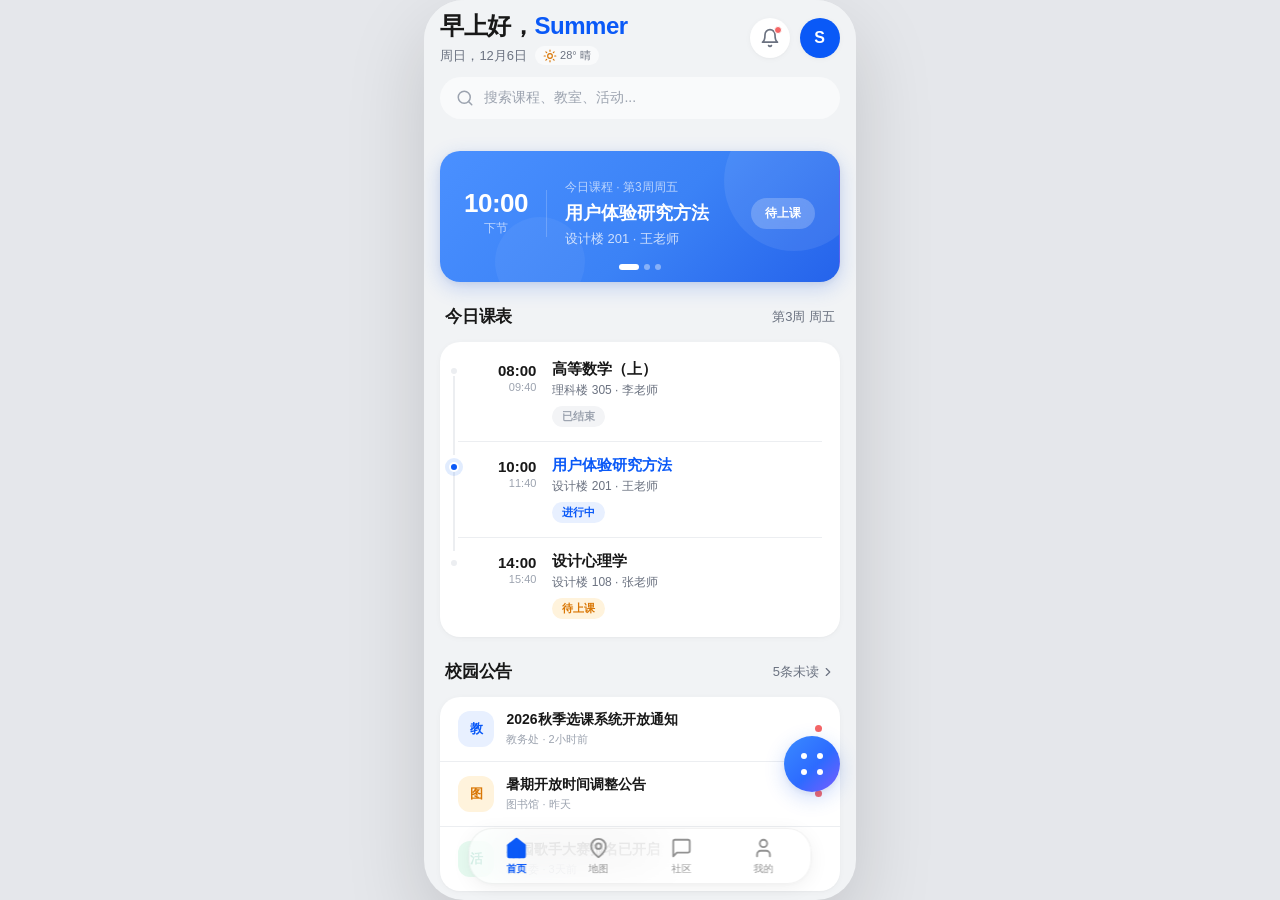
==== commit eb4b5241: "Add files via upload" ====
--- a/index.html
+++ b/index.html
@@ -1279,24 +1279,6 @@
     .community-empty span { font-size:calc(13px); color:var(--text-light); }
   </style>
 
-<!-- ===== 跨页悬浮导航球（通道） ===== -->
-<style id="fnav-css">
-.fnav{position:fixed;z-index:9999;right:16px;bottom:22px;display:flex;flex-direction:column;align-items:flex-end;gap:12px;font-family:system-ui,-apple-system,'PingFang SC','Microsoft YaHei',sans-serif}
-.fnav-btn{width:54px;height:54px;border-radius:50%;border:.5px solid rgba(0,0,0,.06);background:rgba(255,255,255,.82);-webkit-backdrop-filter:blur(18px) saturate(180%);backdrop-filter:blur(18px) saturate(180%);box-shadow:0 10px 28px rgba(24,32,64,.18);display:flex;align-items:center;justify-content:center;cursor:pointer;color:#6c5ce7;transition:transform .25s cubic-bezier(.22,1,.36,1),box-shadow .25s;padding:0}
-.fnav-btn:active{transform:scale(.9)}
-.fnav-btn svg{width:24px;height:24px;stroke:#6c5ce7;fill:none}
-.fnav.open .fnav-btn{box-shadow:0 10px 28px rgba(108,92,231,.32)}
-.fnav-menu{display:flex;flex-direction:column;gap:8px;align-items:stretch;opacity:0;transform:translateY(10px) scale(.96);transform-origin:bottom right;pointer-events:none;transition:opacity .22s,transform .22s cubic-bezier(.22,1,.36,1)}
-.fnav.open .fnav-menu{opacity:1;transform:translateY(0) scale(1);pointer-events:auto}
-.fnav-item{display:flex;text-decoration:none;align-items:center;gap:10px;padding:9px 13px 9px 10px;border-radius:14px;background:rgba(255,255,255,.92);-webkit-backdrop-filter:blur(18px) saturate(180%);backdrop-filter:blur(18px) saturate(180%);box-shadow:0 8px 22px rgba(24,32,64,.14);border:.5px solid rgba(0,0,0,.05);cursor:pointer;white-space:nowrap;color:#2b2f3a;font-size:13.5px;font-weight:600;min-width:158px;transition:transform .15s,background .2s}
-.fnav-item:active{transform:scale(.97)}
-.fnav-ico{width:30px;height:30px;border-radius:9px;display:flex;align-items:center;justify-content:center;font-size:16px;background:rgba(108,92,231,.12);flex:none}
-.fnav-name{flex:1}
-.fnav-item.cur{color:#6c5ce7;background:rgba(108,92,231,.1)}
-.fnav-tag{font-size:9.5px;font-weight:700;color:#6c5ce7;background:rgba(108,92,231,.15);padding:1px 7px;border-radius:7px;margin-left:4px}
-.fnav-item.cur .fnav-tag{display:none}
-.fnav-item.cur::after{content:'当前';font-size:10px;color:#6c5ce7;opacity:.85;margin-left:2px}
-</style>
 </head>
 <body>
 
@@ -3888,38 +3870,5 @@
     showScreen('screen-home');
   </script>
 
-<div class="fnav" id="fnav">
-  <div class="fnav-menu" id="fnavMenu"></div>
-  <button class="fnav-btn" id="fnavBtn" type="button" aria-label="页面通道">
-    <svg viewBox="0 0 24 24"><circle cx="12" cy="5" r="1.6"/><circle cx="12" cy="12" r="1.6"/><circle cx="12" cy="19" r="1.6"/></svg>
-  </button>
-</div>
-
-<script id="fnav-js">
-(function(){
-  var PAGES=[
-    {key:'plaza', name:'星隅广场', ico:'🌟', path:'星隅广场/Star-Corner-Plaza.html', chan:true},
-    {key:'life',  name:'智慧生活', ico:'💡', path:'智慧生活/Smart-Living.html', chan:true},
-    {key:'home',  name:'校园主页', ico:'🏠', path:'index.html', chan:false}
-  ];
-  var here=location.pathname;
-  function curKey(){ if(here.indexOf('Star-Corner-Plaza')>=0) return 'plaza'; if(here.indexOf('Smart-Living')>=0) return 'life'; return 'home'; }
-  var cur=curKey();
-  function base(k){ return k==='home' ? '' : '../'; }
-  function abs(p){ try{ return new URL(base(cur)+p, location.href).href; }catch(e){ return base(cur)+p; } }
-  var menu=document.getElementById('fnavMenu');
-  PAGES.forEach(function(p){
-    var d=document.createElement(p.key===cur?'div':'a');
-    d.className='fnav-item'+(p.key===cur?' cur':'');
-    var tag = p.chan ? '<span class="fnav-tag">通道</span>' : '';
-    d.innerHTML='<span class="fnav-ico">'+p.ico+'</span><span class="fnav-name">'+p.name+'</span>'+tag;
-    if(p.key!==cur){ d.setAttribute('href', abs(p.path)); d.setAttribute('target','_self'); d.addEventListener('click',function(e){ e.stopPropagation(); }); }
-    menu.appendChild(d);
-  });
-  var fnav=document.getElementById('fnav'), btn=document.getElementById('fnavBtn');
-  btn.addEventListener('click',function(e){ e.stopPropagation(); fnav.classList.toggle('open'); });
-  document.addEventListener('click',function(e){ if(fnav.classList.contains('open')&&!fnav.contains(e.target)) fnav.classList.remove('open'); });
-})();
-</script>
 </body>
 </html>
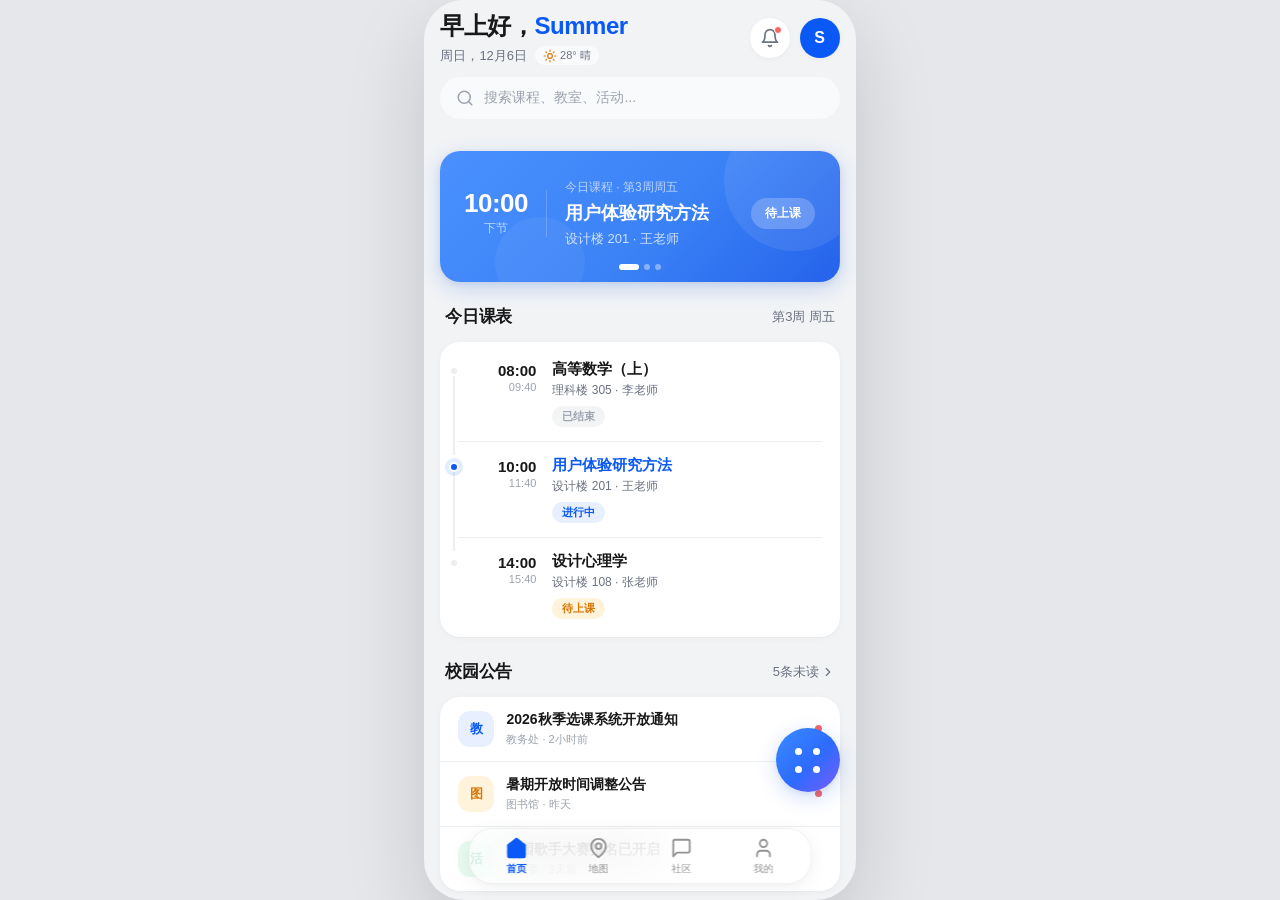
==== commit 14450700: "Add files via upload" ====
--- a/index.html
+++ b/index.html
@@ -1222,12 +1222,12 @@
     .func-panel {
       position:absolute; display:flex; align-items:center; justify-content:space-between; gap:calc(18px); background:var(--card);
       border-radius:calc(26px); padding:calc(14px) calc(18px); box-shadow:var(--shadow-md);
-      transform-origin:right center; transform:scaleX(0); opacity:0; width:calc(320px); overflow:hidden;
+      transform-origin:right center; transform:scaleX(0); opacity:0; width:calc(310px); overflow:hidden;
       transition:transform .35s cubic-bezier(.34,1.56,.64,1), opacity .25s;
-      right:calc(100% + 10px); top:50%; margin-top:calc(-24px);
+      right:calc(100% + 12px); top:50%; margin-top:calc(-24px);
     }
     .floating-ball.expanded .func-panel { transform:scaleX(1); opacity:1; }
-    .floating-ball.on-left .func-panel { transform-origin:left center; right:auto; left:calc(100% + 10px); }
+    .floating-ball.on-left .func-panel { transform-origin:left center; right:auto; left:calc(100% + 12px); }
     .func-item { display:flex; flex-direction:column; align-items:center; gap:calc(6px); width:calc(50px); opacity:0; transform:translateX(calc(10px)); transition:opacity .2s, transform .25s; }
     .floating-ball.expanded .func-item { opacity:1; transform:translateX(0); }
     .floating-ball.expanded .func-item:nth-child(1){transition-delay:.05s} .floating-ball.expanded .func-item:nth-child(2){transition-delay:.10s} .floating-ball.expanded .func-item:nth-child(3){transition-delay:.15s} .floating-ball.expanded .func-item:nth-child(4){transition-delay:.20s}
@@ -1235,13 +1235,13 @@
     .func-item:active .func-icon { transform:scale(.92); background:#DBEAFE; }
     .func-label { font-size:calc(11px); color:var(--text-gray); white-space:nowrap; font-weight:500; }
     .func-label.s4 { font-size:calc(10px); letter-spacing:.5px; }
-    .main-ball { width:calc(56px); height:calc(56px); border-radius:50%; background:var(--primary-grad); box-shadow:var(--shadow-hero); display:flex; align-items:center; justify-content:center; cursor:pointer; position:relative; transition:transform .2s; }
+    .main-ball { width:calc(64px); height:calc(64px); border-radius:50%; background:var(--primary-grad); box-shadow:var(--shadow-hero); display:flex; align-items:center; justify-content:center; cursor:pointer; position:relative; transition:transform .2s; }
     .main-ball:active { transform:scale(.94); }
-    .dots-icon { display:grid; grid-template-columns:repeat(2,calc(6px)); gap:calc(10px); transition:opacity .25s, transform .3s cubic-bezier(.34,1.56,.64,1); }
-    .dots-icon span { width:calc(6px); height:calc(6px); border-radius:calc(3px); background:#fff; transition:transform .3s cubic-bezier(.34,1.56,.64,1); }
+    .dots-icon { display:grid; grid-template-columns:repeat(2,calc(7px)); gap:calc(11px); transition:opacity .25s, transform .3s cubic-bezier(.34,1.56,.64,1); }
+    .dots-icon span { width:calc(7px); height:calc(7px); border-radius:calc(4px); background:#fff; transition:transform .3s cubic-bezier(.34,1.56,.64,1); }
     .floating-ball.expanded .dots-icon { opacity:0; transform:scale(.6); }
-    .floating-ball.expanded .dots-icon span:nth-child(1){transform:translate(calc(8px),calc(8px))} .floating-ball.expanded .dots-icon span:nth-child(2){transform:translate(calc(-8px),calc(8px))} .floating-ball.expanded .dots-icon span:nth-child(3){transform:translate(calc(8px),calc(-8px))} .floating-ball.expanded .dots-icon span:nth-child(4){transform:translate(calc(-8px),calc(-8px))}
-    .close-icon { position:absolute; width:calc(24px); height:calc(24px); color:#fff; opacity:0; transform:scale(.5) rotate(-45deg); transition:opacity .2s, transform .3s cubic-bezier(.34,1.56,.64,1); pointer-events:none; }
+    .floating-ball.expanded .dots-icon span:nth-child(1){transform:translate(calc(9px),calc(9px))} .floating-ball.expanded .dots-icon span:nth-child(2){transform:translate(calc(-9px),calc(9px))} .floating-ball.expanded .dots-icon span:nth-child(3){transform:translate(calc(9px),calc(-9px))} .floating-ball.expanded .dots-icon span:nth-child(4){transform:translate(calc(-9px),calc(-9px))}
+    .close-icon { position:absolute; width:calc(28px); height:calc(28px); color:#fff; opacity:0; transform:scale(.5) rotate(-45deg); transition:opacity .2s, transform .3s cubic-bezier(.34,1.56,.64,1); pointer-events:none; }
     .floating-ball.expanded .close-icon { opacity:1; transform:scale(1) rotate(0); }
 
     /* ============================================================ */
@@ -3005,15 +3005,21 @@
         });
         menu.appendChild(el);
       });
-      document.body.appendChild(menu);
+      // 挂到 #app 内并换算成缩放前坐标，保证任何屏宽下都贴合按住的位置、大小也等比
+      const appEl = document.getElementById('app');
+      appEl.appendChild(menu);
+      const s = window.__appScale || 1;
+      const appRect = appEl.getBoundingClientRect();
+      const appW = appRect.width / s, appH = appRect.height / s;
+      const px = (x - appRect.left) / s, py = (y - appRect.top) / s;
       const menuW = menu.offsetWidth;
       const menuH = menu.offsetHeight;
-      let left = x - menuW / 2;
-      let top = y - menuH - 8;
+      let left = px - menuW / 2;
+      let top = py - menuH - 8;
       if (left < 8) left = 8;
-      if (left + menuW > window.innerWidth - 8) left = window.innerWidth - menuW - 8;
-      if (top < 8) top = y + 24;
-      if (top + menuH > window.innerHeight - 8) top = window.innerHeight - menuH - 8;
+      if (left + menuW > appW - 8) left = appW - menuW - 8;
+      if (top < 8) top = py + 24;
+      if (top + menuH > appH - 8) top = appH - menuH - 8;
       if (top < 8) top = 8;
       menu.style.left = left + 'px';
       menu.style.top = top + 'px';
@@ -3265,6 +3271,38 @@
       communityComposeBtn.addEventListener('click', () => { if (window.__openCompose) window.__openCompose(); });
     }
 
+    // ============================
+    // 等比缩放适配：以 375 * 1.15 ≈ 431px 为设计稿宽度。
+    // 视口更窄的手机上整体 scale 缩小，保证任何机型看到的比例完全一致；
+    // 视口不窄于设计稿时还原为原始样式（桌面居中展示不受影响）。
+    // ============================
+    (function initAppScale() {
+      const app = document.getElementById('app');
+      const DESIGN_W = 375 * 1.15; // 与 #app 的 width 公式保持一致
+      window.__appScale = 1;
+      function fit() {
+        const vw = window.innerWidth;
+        const s = Math.min(1, vw / DESIGN_W);
+        window.__appScale = s;
+        if (Math.abs(s - 1) < 0.002) {
+          app.style.transform = '';
+          app.style.transformOrigin = '';
+          app.style.width = '';
+          app.style.maxWidth = '';
+          app.style.height = '';
+        } else {
+          app.style.maxWidth = 'none';
+          app.style.width = DESIGN_W + 'px';
+          app.style.transformOrigin = 'top left';
+          app.style.transform = 'scale(' + s + ')';
+          // 视觉高度铺满视口：布局高度 = 视口高度 / 缩放比
+          app.style.height = (window.innerHeight / s) + 'px';
+        }
+      }
+      fit();
+      window.addEventListener('resize', fit);
+    })();
+
     // Floating Ball
     const floatingBall = document.querySelector('.floating-ball');
     const mainBall = document.getElementById('main-ball');
@@ -3287,11 +3325,12 @@
       const app = document.getElementById('app');
       const appRect = app.getBoundingClientRect();
       const ballRect = mainBall.getBoundingClientRect();
+      const s = window.__appScale || 1; // getBoundingClientRect 是缩放后的视觉值，落回样式前要除以 s
       const pos = getPointerPos(e);
       isDragging = true; moved = false;
       dragStartX = pos.x; dragStartY = pos.y;
-      ballStartX = ballRect.left - appRect.left;
-      ballStartY = ballRect.top - appRect.top;
+      ballStartX = (ballRect.left - appRect.left) / s;
+      ballStartY = (ballRect.top - appRect.top) / s;
       floatingBall.classList.add('dragging');
       window.addEventListener('mousemove', onDragMove);
       window.addEventListener('touchmove', onDragMove, { passive: true });
@@ -3308,11 +3347,13 @@
       const app = document.getElementById('app');
       const appRect = app.getBoundingClientRect();
       const ballRect = mainBall.getBoundingClientRect();
-      let newLeft = ballStartX + dx, newTop = ballStartY + dy;
-      const maxLeft = appRect.width - ballRect.width - 8, minLeft = 8;
+      const s = window.__appScale || 1;
+      const appW = appRect.width / s, ballW = ballRect.width / s, ballH = ballRect.height / s;
+      let newLeft = ballStartX + dx / s, newTop = ballStartY + dy / s;
+      const maxLeft = appW - ballW - 8, minLeft = 8;
       const tabBar = document.getElementById('tab-bar');
       const tabBarRect = tabBar.getBoundingClientRect();
-      const maxTop = tabBarRect.top - appRect.top - ballRect.height - 12, minTop = 16;
+      const maxTop = (tabBarRect.top - appRect.top) / s - ballH - 12, minTop = 16;
       newLeft = Math.max(minLeft, Math.min(maxLeft, newLeft));
       newTop = Math.max(minTop, Math.min(maxTop, newTop));
       floatingBall.style.left = newLeft + 'px';
@@ -3334,10 +3375,11 @@
         const app = document.getElementById('app');
         const appRect = app.getBoundingClientRect();
         const ballRect = mainBall.getBoundingClientRect();
-        const currentLeft = ballRect.left - appRect.left;
-        const ballCenterX = currentLeft + ballRect.width / 2;
-        const isLeft = ballCenterX < appRect.width / 2;
-        const targetLeft = isLeft ? 8 : appRect.width - ballRect.width - 8;
+        const s = window.__appScale || 1;
+        const currentLeft = (ballRect.left - appRect.left) / s;
+        const ballCenterX = currentLeft + ballRect.width / (2 * s);
+        const isLeft = ballCenterX < appRect.width / (2 * s);
+        const targetLeft = isLeft ? 8 : appRect.width / s - ballRect.width / s - 8;
         floatingBall.style.left = targetLeft + 'px';
         updatePanelDirection();
       }
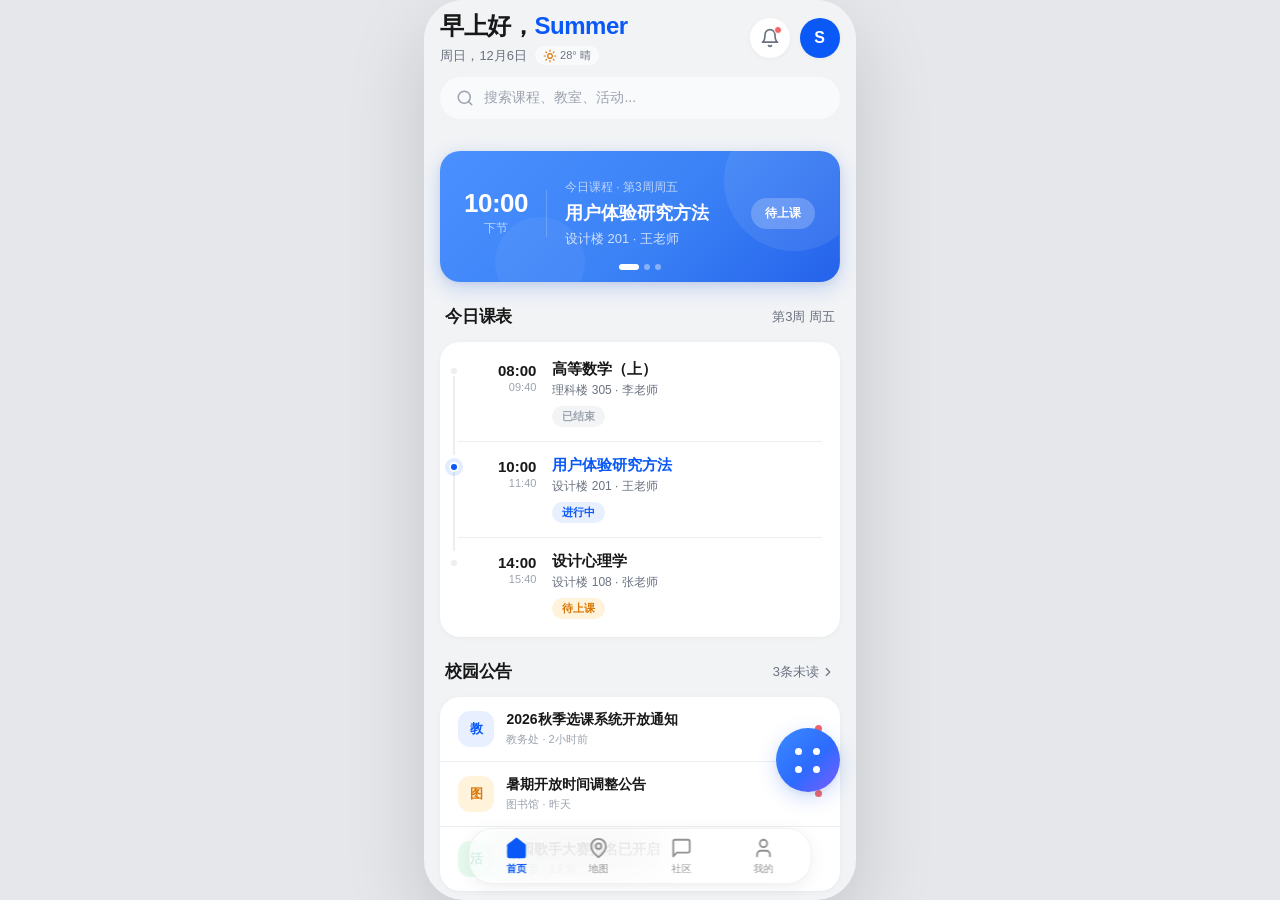
==== commit 4afd0c79: "Add files via upload" ====
--- a/index.html
+++ b/index.html
@@ -1278,6 +1278,9 @@
     .community-empty p { font-size:calc(15px); font-weight:600; color:var(--text-gray); }
     .community-empty span { font-size:calc(13px); color:var(--text-light); }
   </style>
+
+  <!-- 模块化增强：新增屏幕与通用组件样式 -->
+  <link rel="stylesheet" href="app/screens.css">
 
 </head>
 <body>
@@ -2845,8 +2848,10 @@
     // 初始化所有 feed-card 的持久化状态
     document.querySelectorAll('.community-page .feed-card').forEach(initCardStats);
 
+    // 返回：交给统一路由出栈，保证「从哪进、回哪去」
     document.getElementById('postBackBtn').addEventListener('click', () => {
-      showScreen('screen-community');
+      if (window.App && App.Router) App.Router.back();
+      else showScreen('screen-community');
     });
 
     const postMoreBtn = document.getElementById('postMoreBtn');
@@ -2862,13 +2867,8 @@
       if (item && postMoreMenu) {
         e.stopPropagation();
         const act = item.dataset.act;
-        if (act === 'block') {
-          alert('已屏蔽该帖子，将减少类似内容（功能开发中）');
-        } else if (act === 'report') {
-          alert('举报已提交，我们会尽快核实处理（功能开发中）');
-        } else if (act === 'share') {
-          alert('分享功能开发中...');
-        }
+        // 屏蔽 / 举报 / 分享：转交模块化实现，替换原有的 alert 占位
+        if (window.App && App.handlePostMore) App.handlePostMore(act);
         postMoreMenu.classList.remove('open');
         return;
       }
@@ -2883,15 +2883,15 @@
       if (msgBtn) {
         e.stopPropagation();
         const card = msgBtn.closest('.feed-card');
-        const name = card ? card.querySelector('.feed-author').textContent : 'TA';
-        alert('给「' + name + '」发私信（功能开发中）');
+        const name = card ? card.querySelector('.feed-author').textContent.replace('楼主', '').trim() : 'TA';
+        if (window.App && App.handlePm) App.handlePm(name);
         return;
       }
       const followBtn = e.target.closest('.pill-follow');
       if (followBtn) {
         e.stopPropagation();
-        const following = followBtn.classList.toggle('following');
-        followBtn.textContent = following ? '已关注' : '+ 关注';
+        // 关注状态交给 App.handleFollow 持久化，避免刷新后丢失
+        if (window.App && App.handleFollow) App.handleFollow(followBtn);
         return;
       }
     });
@@ -3397,10 +3397,21 @@
     document.querySelectorAll('.func-item').forEach(item => {
       item.addEventListener('click', (e) => {
         e.stopPropagation();
-        if (item.dataset.open === 'starplaza') {
-          window.location.href = new URL('星隅广场/Star-Corner-Plaza.html', location.href).href;
-        } else if (item.dataset.open === 'smartliving') {
-          window.location.href = new URL('智慧生活/Smart-Living.html', location.href).href;
+        const open = item.dataset.open;
+
+        // 点击后统一收起面板
+        if (floatingBall) floatingBall.classList.remove('expanded');
+        if (mainBall) mainBall.setAttribute('aria-label', '展开快捷功能');
+
+        if (open === 'starplaza') {
+          if (window.App && App.gotoSub) App.gotoSub('star-plaza/Star-Corner-Plaza.html', '星隅广场');
+          else window.location.href = new URL('star-plaza/Star-Corner-Plaza.html', location.href).href;
+        } else if (open === 'smartliving') {
+          if (window.App && App.gotoSub) App.gotoSub('smart-living/Smart-Living.html', '智慧生活');
+          else window.location.href = new URL('smart-living/Smart-Living.html', location.href).href;
+        } else if (window.App && App.handleFloatItem) {
+          // 「图书馆」「其他」：转交模块化实现
+          App.handleFloatItem((item.querySelector('.func-label') || {}).textContent || '');
         }
       });
     });
@@ -3449,23 +3460,34 @@
 
     // ===== 我的页面交互 =====
     (function () {
+      // 以下入口统一转交「我的」模块实现（见 app/screens-me.js）
       document.querySelectorAll('#screen-profile .pstat').forEach(el => {
-        el.addEventListener('click', () => showToast(el.querySelector('.pstat-label').textContent + ' · 共 ' + el.querySelector('.pstat-val').textContent));
+        el.addEventListener('click', () => {
+          const label = el.querySelector('.pstat-label').textContent.trim();
+          if (window.App && App.handleStat) App.handleStat(label);
+          else showToast(label + ' · 共 ' + el.querySelector('.pstat-val').textContent);
+        });
       });
       document.querySelectorAll('#screen-profile .profile-header-actions .p-icon').forEach(el => {
-        el.addEventListener('click', () => showToast(el.getAttribute('data-tip') || '操作'));
+        el.addEventListener('click', () => {
+          const tip = el.getAttribute('data-tip') || '操作';
+          if (window.App && App.handleHeaderIcon) App.handleHeaderIcon(tip);
+          else showToast(tip);
+        });
       });
       document.querySelectorAll('#screen-profile .menu-item').forEach(el => {
         el.addEventListener('click', () => {
-          if (el.dataset.action === '心理咨询') {
-            window.location.href = 'psy-workstation/psy-workstation.html';
-            return;
-          }
-          showToast(el.querySelector('.menu-label').textContent + ' · 功能开发中');
+          if (window.App && App.handleProfileMenu) App.handleProfileMenu(el.dataset.action);
+          else showToast(el.querySelector('.menu-label').textContent + ' · 功能开发中');
         });
       });
       const logoutBtn = document.querySelector('#screen-profile .logout-btn');
-      if (logoutBtn) logoutBtn.addEventListener('click', () => showToast('已退出登录'));
+      if (logoutBtn) {
+        logoutBtn.addEventListener('click', () => {
+          if (window.App && App.handleLogout) App.handleLogout();
+          else showToast('已退出登录');
+        });
+      }
     })();
 
     // ===== 社区发布 / 我的发布 =====
@@ -3576,8 +3598,9 @@
         renderComposeImages();
         $('composePublish').disabled = true;
         $('composeEmojiPanel').classList.remove('show');
-        $('screen-compose').classList.add('active');
-        var tb = $('tab-bar'); if (tb) tb.style.display = 'none';
+        // 走统一路由入栈，保证返回键可用
+        if (window.App && App.Router) App.Router.push('screen-compose');
+        else { $('screen-compose').classList.add('active'); var tb = $('tab-bar'); if (tb) tb.style.display = 'none'; }
       }
       window.__openCompose = openCompose;
 
@@ -3712,12 +3735,15 @@
         var arr = loadPosts(); arr.unshift(p); savePosts(arr);
         insertPostEverywhere(p);
         showToast('发布成功');
-        $('screen-compose').classList.remove('active');
-        showScreen('screen-community');
+        if (window.App && App.Router) App.Router.back();
+        else { $('screen-compose').classList.remove('active'); showScreen('screen-community'); }
       });
 
       var cb = $('composeBack');
-      if (cb) cb.addEventListener('click', function () { $('screen-compose').classList.remove('active'); showScreen('screen-community'); });
+      if (cb) cb.addEventListener('click', function () {
+        if (window.App && App.Router) App.Router.back();
+        else { $('screen-compose').classList.remove('active'); showScreen('screen-community'); }
+      });
 
       function openMyPosts() {
         var arr = loadPosts();
@@ -3734,12 +3760,16 @@
               + '</div>';
           }).join('');
         }
-        $('screen-myposts').classList.add('active');
-        var tb = $('tab-bar'); if (tb) tb.style.display = 'none';
-      }
+        if (window.App && App.Router) App.Router.push('screen-myposts');
+        else { $('screen-myposts').classList.add('active'); var tb = $('tab-bar'); if (tb) tb.style.display = 'none'; }
+      }
+      window.__openMyPosts = openMyPosts;
 
       var mpBack = $('myPostsBack');
-      if (mpBack) mpBack.addEventListener('click', function () { $('screen-myposts').classList.remove('active'); showScreen('screen-community'); });
+      if (mpBack) mpBack.addEventListener('click', function () {
+        if (window.App && App.Router) App.Router.back();
+        else { $('screen-myposts').classList.remove('active'); showScreen('screen-community'); }
+      });
 
       var mpList = $('myPostsList');
       if (mpList) mpList.addEventListener('click', function (e) {
@@ -3765,8 +3795,9 @@
       // 我的发布（profile quick-item）
       document.querySelectorAll('#screen-profile .quick-item').forEach(function (el) {
         el.addEventListener('click', function () {
-          if (el.dataset.action === '发布') { openMyPosts(); return; }
-          showToast(el.querySelector('span').textContent + ' · 功能开发中');
+          // 我的发布 / 收藏 / 历史：统一转交「我的」模块
+          if (window.App && App.handleQuickItem) App.handleQuickItem(el.dataset.action, el);
+          else if (el.dataset.action === '发布') openMyPosts();
         });
       });
 
@@ -3912,5 +3943,13 @@
     showScreen('screen-home');
   </script>
 
+  <!-- 模块化增强：基础层 → 路由 → 业务屏幕 → 总装配（加载顺序不可调整） -->
+  <script src="app/core.js"></script>
+  <script src="app/router.js"></script>
+  <script src="app/screens-home.js"></script>
+  <script src="app/screens-community.js"></script>
+  <script src="app/screens-me.js"></script>
+  <script src="app/boot.js"></script>
+
 </body>
 </html>
--- a/app/screens.css
+++ b/app/screens.css
@@ -0,0 +1,839 @@
+/* ==========================================================================
+ * campus-app · screens.css
+ * 新增屏幕与通用组件样式（依赖 index.html 中已定义的 Design Token）
+ * 覆盖：路由外壳 / Toast / 弹窗 / 面板 / 列表 / 开关 / 搜索 / 消息 /
+ *       课表 / 服务 / 社团 / 个人中心 / 设置 / 缓存 / 发布预览
+ * ========================================================================== */
+
+/* ==========================================================================
+ * 1. 路由外壳（二级页面通用）
+ * ========================================================================== */
+.screen-app {
+  padding-top: 0;
+  padding-bottom: calc(30 * var(--u));
+  background: var(--bg);
+}
+.screen-full { padding-bottom: 0; }
+
+.app-bar {
+  position: sticky; top: 0; z-index: 30;
+  display: flex; align-items: center; gap: calc(4px);
+  height: calc(50 * var(--u));
+  padding: 0 calc(8 * var(--u));
+  background: var(--card);
+  border-bottom: .5px solid var(--border);
+}
+.app-back {
+  width: calc(36 * var(--u)); height: calc(36 * var(--u));
+  display: flex; align-items: center; justify-content: center;
+  border: none; background: transparent; color: var(--text-dark);
+  border-radius: 50%; cursor: pointer; flex-shrink: 0;
+  transition: background .15s;
+}
+.app-back:active { background: var(--bg-soft); }
+.app-back svg { width: calc(20 * var(--u)); height: calc(20 * var(--u)); }
+.app-title {
+  flex: 1; min-width: 0;
+  font-size: calc(16px); font-weight: 600; color: var(--text-dark);
+  text-align: center;
+  white-space: nowrap; overflow: hidden; text-overflow: ellipsis;
+}
+.app-acts {
+  min-width: calc(36 * var(--u));
+  display: flex; align-items: center; justify-content: flex-end; gap: calc(2px);
+  flex-shrink: 0;
+}
+.app-act {
+  min-width: calc(36 * var(--u)); height: calc(32 * var(--u));
+  padding: 0 calc(8 * var(--u));
+  display: inline-flex; align-items: center; justify-content: center;
+  border: none; background: transparent; cursor: pointer;
+  font-size: calc(14px); font-weight: 600; color: var(--primary);
+  border-radius: var(--r-sm);
+  transition: background .15s, opacity .15s;
+}
+.app-act:active { background: var(--bg-soft); opacity: .7; }
+.app-act svg { width: calc(19 * var(--u)); height: calc(19 * var(--u)); }
+.app-body { padding: calc(14 * var(--u)) calc(16 * var(--u)); }
+
+/* ==========================================================================
+ * 2. Toast
+ * ========================================================================== */
+.ui-toast-layer {
+  position: absolute; left: 0; right: 0; bottom: calc(110 * var(--u));
+  display: flex; flex-direction: column; align-items: center; gap: calc(8px);
+  z-index: 900; pointer-events: none;
+}
+.ui-toast {
+  max-width: calc(300 * var(--u));
+  padding: calc(10 * var(--u)) calc(16 * var(--u));
+  background: rgba(24, 24, 27, .92);
+  color: #fff; font-size: calc(13.5px); line-height: 1.45;
+  border-radius: var(--r-sm);
+  box-shadow: 0 calc(6px) calc(20px) rgba(0, 0, 0, .2);
+  opacity: 0; transform: translateY(8px) scale(.96);
+  transition: opacity .2s ease, transform .2s cubic-bezier(.34, 1.56, .64, 1);
+  text-align: center;
+}
+.ui-toast.show { opacity: 1; transform: translateY(0) scale(1); }
+.ui-toast-success { background: rgba(15, 126, 83, .94); }
+.ui-toast-error { background: rgba(190, 40, 60, .94); }
+
+/* ==========================================================================
+ * 3. 弹窗 / 面板
+ * ========================================================================== */
+.ui-modal-layer { position: absolute; inset: 0; z-index: 950; pointer-events: none; }
+.ui-mask {
+  position: absolute; inset: 0;
+  display: flex; align-items: center; justify-content: center;
+  background: rgba(17, 24, 39, .42);
+  opacity: 0; transition: opacity .2s ease;
+  pointer-events: auto;
+}
+.ui-mask.show { opacity: 1; }
+.ui-mask-sheet { align-items: flex-end; }
+
+.ui-dialog {
+  width: calc(300 * var(--u)); max-width: 86%;
+  background: var(--card); border-radius: var(--r-lg);
+  overflow: hidden;
+  transform: scale(.92); opacity: 0;
+  transition: transform .24s cubic-bezier(.34, 1.56, .64, 1), opacity .2s;
+  box-shadow: 0 calc(20px) calc(50px) rgba(0, 0, 0, .22);
+}
+.ui-mask.show .ui-dialog { transform: scale(1); opacity: 1; }
+.ui-dlg-body { padding: calc(22 * var(--u)) calc(20 * var(--u)) calc(14 * var(--u)); }
+.ui-dlg-title { font-size: calc(16.5px); font-weight: 700; color: var(--text-dark); text-align: center; }
+.ui-dlg-msg {
+  margin-top: calc(9 * var(--u));
+  font-size: calc(13.5px); line-height: 1.6; color: var(--text-gray); text-align: center;
+}
+.ui-dlg-input {
+  width: 100%; margin-top: calc(14 * var(--u));
+  padding: calc(11 * var(--u)) calc(12 * var(--u));
+  border: 1px solid var(--border-strong); border-radius: var(--r-sm);
+  background: var(--bg-soft); color: var(--text-dark);
+  font-size: calc(14.5px); font-family: inherit; outline: none;
+  transition: border-color .18s, box-shadow .18s;
+}
+.ui-dlg-input:focus { border-color: var(--primary); box-shadow: 0 0 0 3px var(--primary-light); }
+.ui-dlg-err { margin-top: calc(7 * var(--u)); font-size: calc(12.5px); color: #DC2626; text-align: left; }
+.ui-dlg-actions { display: flex; border-top: .5px solid var(--border); }
+.ui-dlg-btn {
+  flex: 1; height: calc(46 * var(--u));
+  border: none; background: transparent; cursor: pointer;
+  font-size: calc(15.5px); font-weight: 600; font-family: inherit;
+  color: var(--text-gray);
+  transition: background .15s;
+}
+.ui-dlg-btn + .ui-dlg-btn { border-left: .5px solid var(--border); }
+.ui-dlg-btn:active { background: var(--bg-soft); }
+.ui-dlg-btn-primary { color: var(--primary); }
+.ui-dlg-btn-danger { color: #DC2626; }
+
+.ui-dlg-opts { margin-top: calc(10 * var(--u)); }
+.ui-dlg-opt {
+  display: flex; align-items: center; gap: calc(8px);
+  padding: calc(12 * var(--u)) calc(6 * var(--u));
+  border-radius: var(--r-sm); cursor: pointer;
+  font-size: calc(14.5px); color: var(--text-body);
+  transition: background .15s;
+}
+.ui-dlg-opt:active { background: var(--bg-soft); }
+.ui-dlg-opt.sel { color: var(--primary); font-weight: 600; }
+.ui-dlg-opt-desc { font-size: calc(12px); color: var(--text-light); }
+.ui-dlg-check { width: calc(17 * var(--u)); height: calc(17 * var(--u)); margin-left: auto; opacity: 0; color: var(--primary); flex-shrink: 0; }
+.ui-dlg-opt.sel .ui-dlg-check { opacity: 1; }
+
+/* ActionSheet */
+.ui-sheet {
+  width: 100%; padding: calc(8 * var(--u)) calc(10 * var(--u)) calc(10 * var(--u));
+  transform: translateY(100%);
+  transition: transform .28s cubic-bezier(.22, 1, .36, 1);
+}
+.ui-mask.show .ui-sheet { transform: translateY(0); }
+.ui-sheet-head {
+  padding: calc(10 * var(--u)) 0; text-align: center;
+  font-size: calc(13px); color: var(--text-light);
+}
+.ui-sheet-body {
+  background: var(--card); border-radius: var(--r-md); overflow: hidden;
+}
+.ui-sheet-item {
+  width: 100%; min-height: calc(50 * var(--u));
+  display: flex; align-items: center; gap: calc(10 * var(--u));
+  padding: calc(12 * var(--u)) calc(16 * var(--u));
+  border: none; background: transparent; cursor: pointer;
+  font-family: inherit; font-size: calc(15.5px); color: var(--text-dark);
+  border-bottom: .5px solid var(--border);
+  transition: background .15s;
+}
+.ui-sheet-item:last-child { border-bottom: none; }
+.ui-sheet-item:active { background: var(--bg-soft); }
+.ui-sheet-item.danger { color: #DC2626; }
+.ui-sheet-item:disabled { color: var(--text-light); cursor: not-allowed; }
+.ui-sheet-ico { display: flex; align-items: center; color: var(--text-gray); }
+.ui-sheet-ico svg { width: calc(20 * var(--u)); height: calc(20 * var(--u)); }
+.ui-sheet-text { flex: 1; text-align: left; }
+.ui-sheet-desc { font-size: calc(12px); color: var(--text-light); }
+.ui-sheet-cancel {
+  width: 100%; margin-top: calc(8 * var(--u)); min-height: calc(50 * var(--u));
+  border: none; background: var(--card); border-radius: var(--r-md);
+  font-family: inherit; font-size: calc(15.5px); font-weight: 600; color: var(--text-dark);
+  cursor: pointer; transition: background .15s;
+}
+.ui-sheet-cancel:active { background: var(--bg-soft); }
+
+/* ==========================================================================
+ * 4. 空状态 / 骨架屏 / 高亮
+ * ========================================================================== */
+.ui-empty {
+  display: flex; flex-direction: column; align-items: center;
+  padding: calc(70 * var(--u)) calc(24 * var(--u)); text-align: center;
+}
+.ui-empty-ico { color: var(--border-strong); margin-bottom: calc(12 * var(--u)); }
+.ui-empty-ico svg { width: calc(56 * var(--u)); height: calc(56 * var(--u)); }
+.ui-empty-title { font-size: calc(15px); font-weight: 600; color: var(--text-gray); }
+.ui-empty-desc { margin-top: calc(6 * var(--u)); font-size: calc(13px); color: var(--text-light); line-height: 1.6; }
+.ui-empty-btn {
+  margin-top: calc(16 * var(--u));
+  padding: calc(9 * var(--u)) calc(22 * var(--u));
+  border: none; border-radius: var(--r-full);
+  background: var(--primary); color: #fff;
+  font-size: calc(14px); font-weight: 600; font-family: inherit; cursor: pointer;
+  transition: transform .12s;
+}
+.ui-empty-btn:active { transform: scale(.96); }
+
+.ui-skel { display: flex; gap: calc(12 * var(--u)); padding: calc(14 * var(--u)) 0; }
+.ui-skel-ava {
+  width: calc(40 * var(--u)); height: calc(40 * var(--u));
+  border-radius: 50%; background: var(--border); flex-shrink: 0;
+}
+.ui-skel-lines { flex: 1; display: flex; flex-direction: column; gap: calc(8 * var(--u)); }
+.ui-skel-lines i { height: calc(12 * var(--u)); border-radius: calc(6 * var(--u)); background: var(--border); }
+.ui-skel-ava, .ui-skel-lines i {
+  animation: skelPulse 1.2s ease-in-out infinite;
+}
+@keyframes skelPulse { 0%, 100% { opacity: 1; } 50% { opacity: .45; } }
+
+em.hl { font-style: normal; color: var(--primary); font-weight: 600; }
+
+/* ==========================================================================
+ * 5. 通用列表 / 开关 / 卡片
+ * ========================================================================== */
+.blk { margin-bottom: calc(16 * var(--u)); }
+.blk:last-child { margin-bottom: 0; }
+.blk-title {
+  font-size: calc(12.5px); font-weight: 600; color: var(--text-light);
+  padding: 0 calc(4 * var(--u)) calc(8 * var(--u));
+}
+.blk-card {
+  background: var(--card); border-radius: var(--r-md);
+  box-shadow: var(--shadow-sm); overflow: hidden;
+}
+.blk-card .lst-item:last-child { border-bottom: none; }
+
+.lst-item {
+  display: flex; align-items: center; gap: calc(11 * var(--u));
+  min-height: calc(52 * var(--u));
+  padding: calc(12 * var(--u)) calc(14 * var(--u));
+  border-bottom: .5px solid var(--border);
+  background: transparent; cursor: pointer;
+  transition: background .15s;
+  font-size: calc(15px); color: var(--text-dark); text-align: left;
+}
+@media (hover: hover) { .lst-item:hover { background: var(--card-elev); } }
+.lst-item:active { background: var(--bg-soft); }
+.lst-item.static { cursor: default; }
+.lst-item.static:active { background: transparent; }
+.lst-ico {
+  width: calc(32 * var(--u)); height: calc(32 * var(--u));
+  border-radius: calc(9 * var(--u));
+  display: flex; align-items: center; justify-content: center;
+  flex-shrink: 0; color: #fff;
+  font-size: calc(14px); font-weight: 600;   /* 纯文字型图标（如黑名单首字） */
+}
+.lst-ico svg { width: calc(17 * var(--u)); height: calc(17 * var(--u)); }
+.lst-ico.c-blue { background: linear-gradient(135deg, #60A5FA, #2563EB); }
+.lst-ico.c-green { background: linear-gradient(135deg, #34D399, #059669); }
+.lst-ico.c-orange { background: linear-gradient(135deg, #FBBF24, #EA580C); }
+.lst-ico.c-purple { background: linear-gradient(135deg, #A78BFA, #7C3AED); }
+.lst-ico.c-pink { background: linear-gradient(135deg, #F472B6, #DB2777); }
+.lst-ico.c-teal { background: linear-gradient(135deg, #2DD4BF, #0D9488); }
+.lst-ico.c-gray { background: linear-gradient(135deg, #9CA3AF, #6B7280); }
+.lst-main { flex: 1; min-width: 0; }
+.lst-label { font-size: calc(15px); color: var(--text-dark); }
+.lst-sub { margin-top: calc(3 * var(--u)); font-size: calc(12px); color: var(--text-light); line-height: 1.5; }
+.lst-value { font-size: calc(13.5px); color: var(--text-light); flex-shrink: 0; max-width: 46%; text-align: right; }
+.lst-arrow {
+  width: calc(16 * var(--u)); height: calc(16 * var(--u)); flex-shrink: 0;
+  background: var(--text-muted);
+  -webkit-mask: url("data:image/svg+xml,%3Csvg xmlns='http://www.w3.org/2000/svg' viewBox='0 0 24 24' fill='none' stroke='%23000' stroke-width='2.4' stroke-linecap='round' stroke-linejoin='round'%3E%3Cpath d='m9 18 6-6-6-6'/%3E%3C/svg%3E") center / contain no-repeat;
+  mask: url("data:image/svg+xml,%3Csvg xmlns='http://www.w3.org/2000/svg' viewBox='0 0 24 24' fill='none' stroke='%23000' stroke-width='2.4' stroke-linecap='round' stroke-linejoin='round'%3E%3Cpath d='m9 18 6-6-6-6'/%3E%3C/svg%3E") center / contain no-repeat;
+}
+
+/* 开关 */
+.sw {
+  position: relative; flex-shrink: 0;
+  width: calc(48 * var(--u)); height: calc(29 * var(--u));
+  border: none; border-radius: var(--r-full);
+  background: var(--border-strong); cursor: pointer; padding: 0;
+  transition: background .25s;
+}
+.sw i {
+  position: absolute; top: calc(2.5 * var(--u)); left: calc(2.5 * var(--u));
+  width: calc(24 * var(--u)); height: calc(24 * var(--u));
+  border-radius: 50%; background: #fff;
+  box-shadow: 0 calc(1px) calc(4px) rgba(0, 0, 0, .22);
+  transition: transform .25s cubic-bezier(.34, 1.56, .64, 1);
+}
+.sw.on { background: var(--primary); }
+.sw.on i { transform: translateX(calc(19 * var(--u))); }
+.sw:disabled { opacity: .45; cursor: not-allowed; }
+
+/* ==========================================================================
+ * 6. 搜索
+ * ========================================================================== */
+.srch-bar {
+  display: flex; align-items: center; gap: calc(8 * var(--u));
+  padding-bottom: calc(12 * var(--u));
+}
+.srch-input-wrap {
+  flex: 1; display: flex; align-items: center; gap: calc(8 * var(--u));
+  height: calc(40 * var(--u)); padding: 0 calc(12 * var(--u));
+  background: var(--card); border-radius: var(--r-sm);
+  box-shadow: var(--shadow-sm);
+}
+.srch-input-wrap svg { width: calc(17 * var(--u)); height: calc(17 * var(--u)); color: var(--text-light); flex-shrink: 0; }
+.srch-input {
+  flex: 1; min-width: 0; border: none; outline: none; background: transparent;
+  font-size: calc(14.5px); font-family: inherit; color: var(--text-dark);
+}
+.srch-input::placeholder { color: var(--text-light); }
+.srch-clear {
+  width: calc(20 * var(--u)); height: calc(20 * var(--u));
+  border: none; background: var(--text-muted); border-radius: 50%;
+  color: #fff; font-size: calc(13px); line-height: 1; cursor: pointer;
+  display: none; flex-shrink: 0;
+}
+.srch-clear.show { display: flex; align-items: center; justify-content: center; }
+.srch-cancel {
+  border: none; background: transparent; color: var(--primary);
+  font-size: calc(14.5px); font-family: inherit; cursor: pointer; flex-shrink: 0;
+}
+
+.srch-block { margin-bottom: calc(18 * var(--u)); }
+.srch-block-head {
+  display: flex; align-items: center; justify-content: space-between;
+  padding: 0 calc(4 * var(--u)) calc(10 * var(--u));
+  font-size: calc(12.5px); font-weight: 600; color: var(--text-light);
+}
+.srch-block-head button {
+  border: none; background: transparent; color: var(--text-light);
+  font-size: calc(12.5px); font-family: inherit; cursor: pointer;
+  display: flex; align-items: center; gap: calc(3 * var(--u));
+}
+.chips { display: flex; flex-wrap: wrap; gap: calc(8 * var(--u)); }
+.chip {
+  max-width: 100%; padding: calc(7 * var(--u)) calc(13 * var(--u));
+  background: var(--card); border-radius: var(--r-full);
+  font-size: calc(13px); color: var(--text-body); cursor: pointer;
+  box-shadow: var(--shadow-sm);
+  transition: transform .12s;
+  white-space: nowrap; overflow: hidden; text-overflow: ellipsis;
+}
+.chip:active { transform: scale(.95); }
+.chip.hot { color: var(--primary); background: var(--primary-lighter); font-weight: 600; }
+
+.srch-tabs {
+  display: flex; gap: calc(6 * var(--u));
+  margin: 0 calc(-16 * var(--u)) calc(10 * var(--u));
+  padding: 0 calc(16 * var(--u));
+  overflow-x: auto; scrollbar-width: none;
+}
+.srch-tabs::-webkit-scrollbar { display: none; }
+.srch-tab {
+  flex-shrink: 0; padding: calc(6 * var(--u)) calc(14 * var(--u));
+  border: none; border-radius: var(--r-full);
+  background: var(--card); color: var(--text-gray);
+  font-size: calc(13.5px); font-family: inherit; cursor: pointer;
+  transition: background .18s, color .18s;
+}
+.srch-tab.active { background: var(--primary); color: #fff; font-weight: 600; }
+
+.srch-res-item { display: flex; flex-direction: column; gap: calc(5 * var(--u)); }
+.srch-res-title { font-size: calc(14.5px); font-weight: 600; color: var(--text-dark); line-height: 1.45; }
+.srch-res-meta { font-size: calc(12px); color: var(--text-light); }
+.srch-res-desc {
+  font-size: calc(13px); color: var(--text-gray); line-height: 1.55;
+  display: -webkit-box; -webkit-line-clamp: 2; -webkit-box-orient: vertical; overflow: hidden;
+}
+
+/* ==========================================================================
+ * 7. 消息中心
+ * ========================================================================== */
+.msg-tabs {
+  display: flex; gap: calc(18 * var(--u));
+  padding: 0 calc(4 * var(--u)) calc(10 * var(--u));
+  border-bottom: .5px solid var(--border);
+  margin-bottom: calc(4 * var(--u));
+}
+.msg-tab {
+  position: relative;
+  padding-bottom: calc(8 * var(--u));
+  border: none; background: transparent; cursor: pointer;
+  font-size: calc(14.5px); font-family: inherit; color: var(--text-light);
+  transition: color .18s;
+}
+.msg-tab.active { color: var(--primary); font-weight: 600; }
+.msg-tab.active::after {
+  content: ''; position: absolute; left: 50%; bottom: 0;
+  transform: translateX(-50%);
+  width: calc(20 * var(--u)); height: calc(3 * var(--u));
+  border-radius: calc(2px); background: var(--primary);
+}
+.msg-tab .dot {
+  display: inline-block; min-width: calc(16 * var(--u));
+  margin-left: calc(4 * var(--u)); padding: 0 calc(4 * var(--u));
+  background: #EF4444; color: #fff; border-radius: var(--r-full);
+  font-size: calc(10.5px); line-height: calc(16 * var(--u)); text-align: center;
+}
+.msg-item { position: relative; align-items: flex-start; }
+.msg-ava {
+  width: calc(42 * var(--u)); height: calc(42 * var(--u)); border-radius: 50%;
+  display: flex; align-items: center; justify-content: center;
+  color: #fff; font-size: calc(15px); font-weight: 600; flex-shrink: 0;
+}
+.msg-ava.m-blue { background: linear-gradient(135deg, #60A5FA, #2563EB); }
+.msg-ava.m-green { background: linear-gradient(135deg, #34D399, #059669); }
+.msg-ava.m-orange { background: linear-gradient(135deg, #FBBF24, #EA580C); }
+.msg-ava.m-purple { background: linear-gradient(135deg, #A78BFA, #7C3AED); }
+.msg-ava.m-pink { background: linear-gradient(135deg, #F472B6, #DB2777); }
+.msg-name { font-size: calc(14.5px); font-weight: 600; color: var(--text-dark); }
+.msg-text {
+  margin-top: calc(3 * var(--u));
+  font-size: calc(13px); color: var(--text-gray); line-height: 1.5;
+  display: -webkit-box; -webkit-line-clamp: 2; -webkit-box-orient: vertical; overflow: hidden;
+}
+.msg-time { margin-top: calc(5 * var(--u)); font-size: calc(11.5px); color: var(--text-light); }
+.msg-unread {
+  position: absolute; top: calc(14 * var(--u)); left: calc(6 * var(--u));
+  width: calc(8 * var(--u)); height: calc(8 * var(--u));
+  border-radius: 50%; background: #EF4444;
+}
+.msg-item.read .msg-ava { opacity: .55; }
+
+/* ==========================================================================
+ * 8. 课表（周视图）
+ * ========================================================================== */
+.wk-switch {
+  display: flex; align-items: center; justify-content: space-between;
+  padding: 0 calc(4 * var(--u)) calc(12 * var(--u));
+}
+.wk-switch-t { font-size: calc(15px); font-weight: 700; color: var(--text-dark); }
+.wk-switch-btns { display: flex; gap: calc(6 * var(--u)); }
+.wk-nav {
+  width: calc(30 * var(--u)); height: calc(30 * var(--u));
+  border: 1px solid var(--border-strong); border-radius: calc(9 * var(--u));
+  background: var(--card); color: var(--text-gray); cursor: pointer;
+  display: flex; align-items: center; justify-content: center;
+  transition: background .15s;
+}
+.wk-nav:active { background: var(--bg-soft); }
+.wk-nav svg { width: calc(15 * var(--u)); height: calc(15 * var(--u)); }
+
+.wk-grid {
+  display: grid; grid-template-columns: calc(30 * var(--u)) repeat(7, 1fr);
+  background: var(--card); border-radius: var(--r-md);
+  box-shadow: var(--shadow-sm); overflow: hidden;
+}
+.wk-hd {
+  padding: calc(8 * var(--u)) 0; text-align: center;
+  font-size: calc(11.5px); color: var(--text-light);
+  border-bottom: .5px solid var(--border);
+}
+.wk-hd.today { color: var(--primary); font-weight: 700; }
+.wk-hd small { display: block; font-size: calc(10.5px); margin-top: calc(2 * var(--u)); }
+.wk-slot {
+  min-height: calc(52 * var(--u)); padding: calc(3 * var(--u)) calc(2 * var(--u));
+  border-bottom: .5px solid var(--border); position: relative;
+}
+.wk-num {
+  font-size: calc(10.5px); color: var(--text-light);
+  padding: calc(6 * var(--u)) 0; text-align: center;
+  border-bottom: .5px solid var(--border);
+}
+.wk-cls {
+  width: 100%; border-radius: calc(6 * var(--u));
+  padding: calc(5 * var(--u)) calc(4 * var(--u));
+  font-size: calc(10.5px); line-height: 1.35; color: #fff;
+  cursor: pointer; border: none; text-align: left;
+  font-family: inherit; overflow: hidden;
+  transition: transform .12s;
+}
+.wk-cls:active { transform: scale(.96); }
+.wk-cls b { display: block; font-size: calc(11px); font-weight: 600; }
+.wk-cls span { display: block; opacity: .88; font-size: calc(9.5px); }
+.wk-cls.k1 { background: linear-gradient(135deg, #60A5FA, #2563EB); }
+.wk-cls.k2 { background: linear-gradient(135deg, #34D399, #059669); }
+.wk-cls.k3 { background: linear-gradient(135deg, #FBBF24, #EA580C); }
+.wk-cls.k4 { background: linear-gradient(135deg, #A78BFA, #7C3AED); }
+.wk-cls.k5 { background: linear-gradient(135deg, #F472B6, #DB2777); }
+
+/* ==========================================================================
+ * 9. 详情类（公告 / 课程 / 服务 / 社团）
+ * ========================================================================== */
+.dt-card { background: var(--card); border-radius: var(--r-md); box-shadow: var(--shadow-sm); padding: calc(18 * var(--u)); }
+.dt-title { font-size: calc(19px); font-weight: 700; color: var(--text-dark); line-height: 1.42; }
+.dt-meta {
+  display: flex; align-items: center; gap: calc(10 * var(--u));
+  margin-top: calc(12 * var(--u)); padding-bottom: calc(14 * var(--u));
+  border-bottom: .5px solid var(--border);
+  font-size: calc(12.5px); color: var(--text-light);
+}
+.dt-badge {
+  padding: calc(2 * var(--u)) calc(8 * var(--u)); border-radius: var(--r-full);
+  background: var(--primary-light); color: var(--primary);
+  font-size: calc(11.5px); font-weight: 600;
+}
+.dt-content {
+  margin-top: calc(14 * var(--u));
+  font-size: calc(14.5px); line-height: 1.85; color: var(--text-body);
+}
+.dt-content p { margin-bottom: calc(12 * var(--u)); }
+.dt-content p:last-child { margin-bottom: 0; }
+.dt-attach {
+  display: flex; align-items: center; gap: calc(10 * var(--u));
+  margin-top: calc(14 * var(--u)); padding: calc(11 * var(--u)) calc(13 * var(--u));
+  background: var(--bg-soft); border-radius: var(--r-sm); cursor: pointer;
+}
+.dt-attach svg { width: calc(20 * var(--u)); height: calc(20 * var(--u)); color: var(--primary); flex-shrink: 0; }
+.dt-attach-name { flex: 1; font-size: calc(13.5px); color: var(--text-body); }
+.dt-attach-size { font-size: calc(12px); color: var(--text-light); }
+
+.hero {
+  position: relative; padding: calc(24 * var(--u)) calc(18 * var(--u));
+  border-radius: var(--r-lg); color: #fff; overflow: hidden;
+  box-shadow: var(--shadow-md);
+}
+.hero h3 { font-size: calc(20px); font-weight: 700; }
+.hero p { margin-top: calc(7 * var(--u)); font-size: calc(13px); opacity: .9; line-height: 1.6; }
+.hero-tags { display: flex; flex-wrap: wrap; gap: calc(7 * var(--u)); margin-top: calc(14 * var(--u)); }
+.hero-tag {
+  padding: calc(4 * var(--u)) calc(11 * var(--u));
+  background: rgba(255, 255, 255, .22); border-radius: var(--r-full);
+  font-size: calc(12px);
+}
+.hero.h-blue { background: linear-gradient(135deg, #3B82F6, #1D4ED8); }
+.hero.h-green { background: linear-gradient(135deg, #10B981, #047857); }
+.hero.h-orange { background: linear-gradient(135deg, #F59E0B, #C2410C); }
+.hero.h-purple { background: linear-gradient(135deg, #8B5CF6, #6D28D9); }
+
+.stat-row { display: flex; gap: calc(10 * var(--u)); margin-top: calc(14 * var(--u)); }
+.stat-box {
+  flex: 1; padding: calc(14 * var(--u)) calc(10 * var(--u));
+  background: var(--card); border-radius: var(--r-md);
+  box-shadow: var(--shadow-sm); text-align: center;
+}
+.stat-val { font-size: calc(19px); font-weight: 700; color: var(--text-dark); }
+.stat-lab { margin-top: calc(3 * var(--u)); font-size: calc(11.5px); color: var(--text-light); }
+
+/* ==========================================================================
+ * 10. 个人中心 / 头像 / 表单
+ * ========================================================================== */
+.pf-hero {
+  display: flex; flex-direction: column; align-items: center;
+  padding: calc(26 * var(--u)) 0 calc(20 * var(--u));
+}
+.pf-ava-big {
+  position: relative;
+  width: calc(84 * var(--u)); height: calc(84 * var(--u)); border-radius: 50%;
+  background: linear-gradient(135deg, #3A8BFF, #7B5CFF);
+  color: #fff; font-size: calc(34px); font-weight: 700;
+  display: flex; align-items: center; justify-content: center;
+  box-shadow: var(--shadow-md); overflow: hidden; cursor: pointer;
+  transition: transform .15s;
+}
+.pf-ava-big:active { transform: scale(.96); }
+.pf-ava-big img { width: 100%; height: 100%; object-fit: cover; }
+.pf-ava-edit {
+  position: absolute; right: 0; bottom: 0;
+  width: calc(26 * var(--u)); height: calc(26 * var(--u)); border-radius: 50%;
+  background: var(--card); color: var(--primary);
+  display: flex; align-items: center; justify-content: center;
+  box-shadow: var(--shadow-sm);
+}
+.pf-ava-edit svg { width: calc(14 * var(--u)); height: calc(14 * var(--u)); }
+.pf-name { margin-top: calc(13 * var(--u)); font-size: calc(18px); font-weight: 700; color: var(--text-dark); }
+.pf-sub { margin-top: calc(5 * var(--u)); font-size: calc(13px); color: var(--text-light); }
+
+.ava-grid { display: grid; grid-template-columns: repeat(4, 1fr); gap: calc(12 * var(--u)); }
+.ava-cell {
+  aspect-ratio: 1; border-radius: 50%; border: calc(2.5 * var(--u)) solid transparent;
+  display: flex; align-items: center; justify-content: center;
+  color: #fff; font-size: calc(18px); font-weight: 700;
+  cursor: pointer; overflow: hidden; padding: 0;
+  transition: transform .12s;
+}
+.ava-cell:active { transform: scale(.94); }
+.ava-cell.sel { border-color: var(--primary); }
+.ava-cell img { width: 100%; height: 100%; object-fit: cover; }
+
+.frm-row {
+  display: flex; align-items: center; gap: calc(10 * var(--u));
+  min-height: calc(52 * var(--u));
+  padding: calc(10 * var(--u)) calc(14 * var(--u));
+  border-bottom: .5px solid var(--border);
+}
+.frm-row:last-child { border-bottom: none; }
+.frm-lab { width: calc(66 * var(--u)); flex-shrink: 0; font-size: calc(14.5px); color: var(--text-gray); }
+.frm-ctl { flex: 1; min-width: 0; display: flex; align-items: center; justify-content: flex-end; }
+.frm-input {
+  width: 100%; border: none; outline: none; background: transparent;
+  font-size: calc(14.5px); font-family: inherit; color: var(--text-dark); text-align: right;
+}
+.frm-input::placeholder { color: var(--text-light); }
+.frm-textarea {
+  width: 100%; min-height: calc(80 * var(--u)); resize: none;
+  border: none; outline: none; background: transparent;
+  font-size: calc(14.5px); font-family: inherit; color: var(--text-dark);
+  line-height: 1.6; text-align: left;
+}
+.frm-count { font-size: calc(12px); color: var(--text-light); flex-shrink: 0; }
+.frm-count.over { color: #DC2626; font-weight: 600; }
+
+/* ==========================================================================
+ * 11. 缓存 / 存储可视化
+ * ========================================================================== */
+.cache-total {
+  text-align: center; padding: calc(18 * var(--u)) 0 calc(14 * var(--u));
+}
+.cache-total-val { font-size: calc(28px); font-weight: 700; color: var(--text-dark); }
+.cache-total-lab { margin-top: calc(4 * var(--u)); font-size: calc(12.5px); color: var(--text-light); }
+.cache-bar {
+  display: flex; height: calc(14 * var(--u)); border-radius: var(--r-full);
+  overflow: hidden; background: var(--border); margin: calc(6 * var(--u)) 0 calc(18 * var(--u));
+}
+.cache-seg { height: 100%; transition: width .4s ease; }
+.cache-legend { display: flex; flex-wrap: wrap; gap: calc(10 * var(--u)) calc(16 * var(--u)); padding: calc(14 * var(--u)) calc(14 * var(--u)); }
+.cache-legend-item { display: flex; align-items: center; gap: calc(6 * var(--u)); font-size: calc(12px); color: var(--text-gray); }
+.cache-dot { width: calc(9 * var(--u)); height: calc(9 * var(--u)); border-radius: 50%; flex-shrink: 0; }
+
+/* ==========================================================================
+ * 12. 收藏 / 历史 / 列表条目
+ * ========================================================================== */
+.rec-item { display: flex; flex-direction: column; gap: calc(6 * var(--u)); }
+.rec-title { font-size: calc(14.5px); font-weight: 600; color: var(--text-dark); line-height: 1.45; }
+.rec-text {
+  font-size: calc(13px); color: var(--text-gray); line-height: 1.55;
+  display: -webkit-box; -webkit-line-clamp: 2; -webkit-box-orient: vertical; overflow: hidden;
+}
+.rec-meta { display: flex; align-items: center; gap: calc(8 * var(--u)); font-size: calc(11.5px); color: var(--text-light); }
+.rec-tag {
+  padding: calc(1 * var(--u)) calc(7 * var(--u)); border-radius: var(--r-full);
+  background: var(--primary-light); color: var(--primary); font-size: calc(11px);
+}
+.rec-del {
+  padding: calc(4 * var(--u)) calc(10 * var(--u));
+  border: 1px solid var(--border-strong); border-radius: var(--r-full);
+  background: transparent; color: var(--text-light);
+  font-size: calc(12px); font-family: inherit; cursor: pointer; flex-shrink: 0;
+}
+.rec-del:active { background: var(--bg-soft); }
+
+/* ==========================================================================
+ * 13. 发布预览
+ * ========================================================================== */
+.pv-tip {
+  display: flex; align-items: center; gap: calc(7 * var(--u));
+  padding: calc(10 * var(--u)) calc(13 * var(--u)); margin-bottom: calc(14 * var(--u));
+  background: var(--primary-lighter); border-radius: var(--r-sm);
+  font-size: calc(12.5px); color: var(--primary); line-height: 1.5;
+}
+.pv-tip svg { width: calc(15 * var(--u)); height: calc(15 * var(--u)); flex-shrink: 0; }
+.pv-card {
+  background: var(--card); border-radius: var(--r-md);
+  box-shadow: var(--shadow-sm); padding: calc(16 * var(--u));
+}
+.pv-foot {
+  position: sticky; bottom: 0;
+  display: flex; gap: calc(10 * var(--u));
+  padding: calc(12 * var(--u)) calc(16 * var(--u)) calc(16 * var(--u));
+  background: linear-gradient(to top, var(--bg) 62%, transparent);
+}
+.pv-btn {
+  flex: 1; height: calc(46 * var(--u)); border: none; border-radius: var(--r-md);
+  font-size: calc(15.5px); font-weight: 600; font-family: inherit; cursor: pointer;
+  transition: transform .12s;
+}
+.pv-btn:active { transform: scale(.98); }
+.pv-btn.ghost { background: var(--card); color: var(--text-body); box-shadow: var(--shadow-sm); }
+.pv-btn.primary { background: var(--primary); color: #fff; box-shadow: var(--shadow-hero); }
+
+/* ==========================================================================
+ * 14. 注销高危流程
+ * ========================================================================== */
+.danger-card {
+  background: var(--card); border-radius: var(--r-md);
+  box-shadow: var(--shadow-sm); padding: calc(18 * var(--u));
+  border-left: calc(3 * var(--u)) solid #DC2626;
+}
+.danger-title { font-size: calc(15.5px); font-weight: 700; color: #DC2626; }
+.danger-list { margin-top: calc(12 * var(--u)); padding-left: calc(18 * var(--u)); }
+.danger-list li { font-size: calc(13.5px); color: var(--text-body); line-height: 1.85; }
+.agree-row {
+  display: flex; align-items: flex-start; gap: calc(9 * var(--u));
+  margin-top: calc(16 * var(--u)); font-size: calc(13.5px); color: var(--text-body); line-height: 1.6;
+}
+.cbx {
+  width: calc(19 * var(--u)); height: calc(19 * var(--u)); flex-shrink: 0;
+  border: calc(1.5 * var(--u)) solid var(--border-strong); border-radius: calc(5 * var(--u));
+  background: transparent; cursor: pointer; padding: 0; margin-top: calc(1 * var(--u));
+  display: flex; align-items: center; justify-content: center;
+  transition: background .18s, border-color .18s;
+}
+.cbx.on { background: var(--primary); border-color: var(--primary); }
+.cbx svg { width: calc(12 * var(--u)); height: calc(12 * var(--u)); color: #fff; opacity: 0; }
+.cbx.on svg { opacity: 1; }
+.btn-danger {
+  width: 100%; height: calc(46 * var(--u)); margin-top: calc(16 * var(--u));
+  border: none; border-radius: var(--r-md); background: #DC2626; color: #fff;
+  font-size: calc(15.5px); font-weight: 600; font-family: inherit; cursor: pointer;
+  transition: opacity .18s, transform .12s;
+}
+.btn-danger:disabled { background: var(--border-strong); cursor: not-allowed; }
+.btn-danger:not(:disabled):active { transform: scale(.98); opacity: .9; }
+
+/* ==========================================================================
+ * 15. 帮助 FAQ
+ * ========================================================================== */
+.faq-item { border-bottom: .5px solid var(--border); }
+.faq-q {
+  width: 100%; display: flex; align-items: center; justify-content: space-between; gap: calc(10 * var(--u));
+  padding: calc(14 * var(--u)) calc(14 * var(--u));
+  border: none; background: transparent; cursor: pointer;
+  font-size: calc(14.5px); font-family: inherit; color: var(--text-dark); text-align: left;
+}
+.faq-q svg { width: calc(16 * var(--u)); height: calc(16 * var(--u)); color: var(--text-light); flex-shrink: 0; transition: transform .22s; }
+.faq-item.open .faq-q svg { transform: rotate(180deg); }
+.faq-a {
+  display: none; padding: 0 calc(14 * var(--u)) calc(14 * var(--u));
+  font-size: calc(13.5px); line-height: 1.8; color: var(--text-gray);
+}
+.faq-item.open .faq-a { display: block; }
+
+/* ==========================================================================
+ * 16. 阴影主题适配
+ * ========================================================================== */
+#app[data-theme="dark"] .app-bar { background: var(--card); border-color: rgba(255, 255, 255, .07); }
+#app[data-theme="dark"] .ui-toast { background: rgba(55, 60, 70, .96); }
+#app[data-theme="dark"] .wk-grid,
+#app[data-theme="dark"] .blk-card,
+#app[data-theme="dark"] .dt-card,
+#app[data-theme="dark"] .pv-card,
+#app[data-theme="dark"] .stat-box { box-shadow: none; border: .5px solid var(--border); }
+
+/* ==========================================================================
+ * 17. 新发布内容高亮
+ * ========================================================================== */
+.feed-card.flash { animation: cardFlash 1.6s ease; }
+@keyframes cardFlash {
+  0%, 100% { box-shadow: var(--shadow-sm); }
+  18%, 58% { box-shadow: 0 0 0 3px var(--primary-light), var(--shadow-md); }
+}
+
+/* ==========================================================================
+ * 18. 私信会话
+ * ========================================================================== */
+.chat-wrap {
+  display: flex; flex-direction: column; gap: calc(14 * var(--u));
+  min-height: calc(200 * var(--u)); padding-bottom: calc(10 * var(--u));
+}
+.chat-row { display: flex; flex-direction: column; align-items: flex-start; max-width: 80%; }
+.chat-row.me { align-self: flex-end; align-items: flex-end; }
+.chat-bubble {
+  padding: calc(10 * var(--u)) calc(14 * var(--u));
+  border-radius: calc(16 * var(--u)) calc(16 * var(--u)) calc(16 * var(--u)) calc(4 * var(--u));
+  background: var(--card); box-shadow: var(--shadow-sm);
+  font-size: calc(14px); line-height: 1.6; color: var(--text-body);
+  word-break: break-word;
+}
+.chat-row.me .chat-bubble {
+  background: var(--primary); color: #fff;
+  border-radius: calc(16 * var(--u)) calc(16 * var(--u)) calc(4 * var(--u)) calc(16 * var(--u));
+}
+.chat-time { margin-top: calc(4 * var(--u)); font-size: calc(11px); color: var(--text-light); }
+.chat-quick {
+  display: flex; gap: calc(8 * var(--u));
+  padding: calc(6 * var(--u)) 0 calc(10 * var(--u));
+  overflow-x: auto; scrollbar-width: none;
+}
+.chat-quick::-webkit-scrollbar { display: none; }
+.chat-quick .chip { flex-shrink: 0; box-shadow: none; background: var(--card); }
+.chat-bar {
+  position: sticky; bottom: 0;
+  display: flex; gap: calc(8 * var(--u)); padding-top: calc(10 * var(--u));
+  background: linear-gradient(to top, var(--bg) 60%, transparent);
+}
+.chat-input {
+  flex: 1; height: calc(42 * var(--u)); padding: 0 calc(14 * var(--u));
+  border: none; border-radius: var(--r-full); background: var(--card);
+  box-shadow: var(--shadow-sm); font-size: calc(14px); font-family: inherit;
+  color: var(--text-dark); outline: none;
+}
+.chat-send {
+  height: calc(42 * var(--u)); padding: 0 calc(18 * var(--u));
+  border: none; border-radius: var(--r-full); background: var(--primary); color: #fff;
+  font-size: calc(14.5px); font-weight: 600; font-family: inherit; cursor: pointer;
+  transition: transform .12s, opacity .15s;
+}
+.chat-send:active { transform: scale(.97); opacity: .88; }
+
+/* ==========================================================================
+ * 19. 表单分段选择
+ * ========================================================================== */
+.frm-seg { display: flex; gap: calc(6 * var(--u)); }
+.frm-seg-btn {
+  padding: calc(6 * var(--u)) calc(14 * var(--u));
+  border: 1px solid var(--border-strong); border-radius: var(--r-full);
+  background: transparent; color: var(--text-gray);
+  font-size: calc(13.5px); font-family: inherit; cursor: pointer;
+  transition: background .18s, color .18s, border-color .18s;
+}
+.frm-seg-btn.on { background: var(--primary); border-color: var(--primary); color: #fff; font-weight: 600; }
+
+/* ==========================================================================
+ * 20. 九宫格入口（全部服务大厅）
+ * ========================================================================== */
+.quick-entry { display: grid; grid-template-columns: repeat(4, 1fr); gap: calc(10 * var(--u)); }
+.qe-item {
+  display: flex; flex-direction: column; align-items: center; gap: calc(6 * var(--u));
+  cursor: pointer; background: transparent; border: none; padding: 0; font-family: inherit;
+}
+.qe-ico {
+  width: calc(46 * var(--u)); height: calc(46 * var(--u));
+  border-radius: calc(14 * var(--u));
+  display: flex; align-items: center; justify-content: center;
+  color: #fff; box-shadow: var(--shadow-sm);
+  transition: transform .15s;
+}
+.qe-item:active .qe-ico { transform: scale(.92); }
+.qe-ico svg { width: calc(22 * var(--u)); height: calc(22 * var(--u)); }
+.qe-label { font-size: calc(11.5px); color: var(--text-gray); }
+.qe-ico.q-blue { background: linear-gradient(135deg, #60A5FA, #2563EB); }
+.qe-ico.q-purple { background: linear-gradient(135deg, #A78BFA, #7C3AED); }
+.qe-ico.q-orange { background: linear-gradient(135deg, #FBBF24, #EA580C); }
+.qe-ico.q-green { background: linear-gradient(135deg, #34D399, #059669); }
+
+/* ==========================================================================
+ * 21. 补充：按钮内联图标对齐 / 危险行
+ * ========================================================================== */
+.pv-btn { display: flex; align-items: center; justify-content: center; gap: calc(6 * var(--u)); }
+.pv-btn svg { color: inherit; flex-shrink: 0; }
+.lst-item[data-act] { cursor: pointer; }
+.blk-card .lst-item[data-act="clearAll"] .lst-label,
+.blk-card .lst-item[data-act="clearHistory"] .lst-label,
+.blk-card .lst-item[data-act="clearSearch"] .lst-label { color: #DC2626; }
+#app[data-theme="dark"] .chat-bubble,
+#app[data-theme="dark"] .hero { box-shadow: none; }
